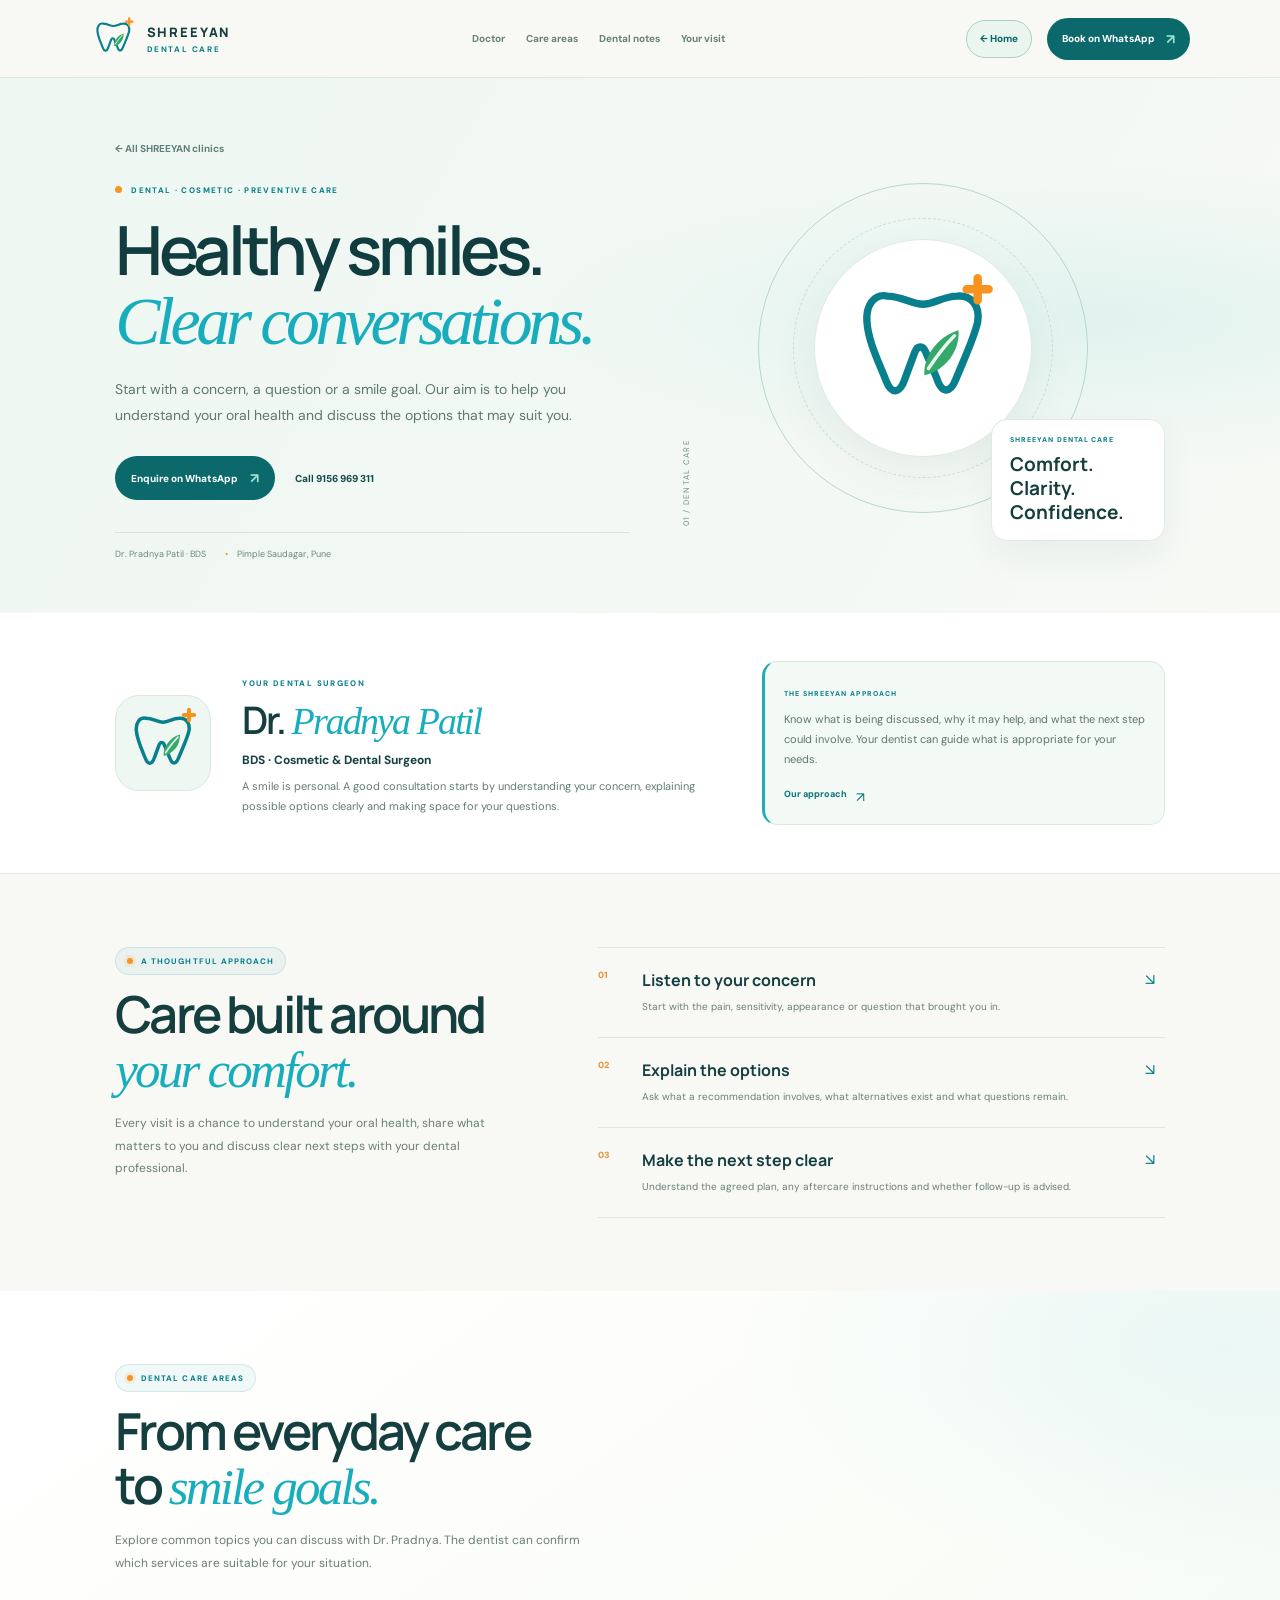
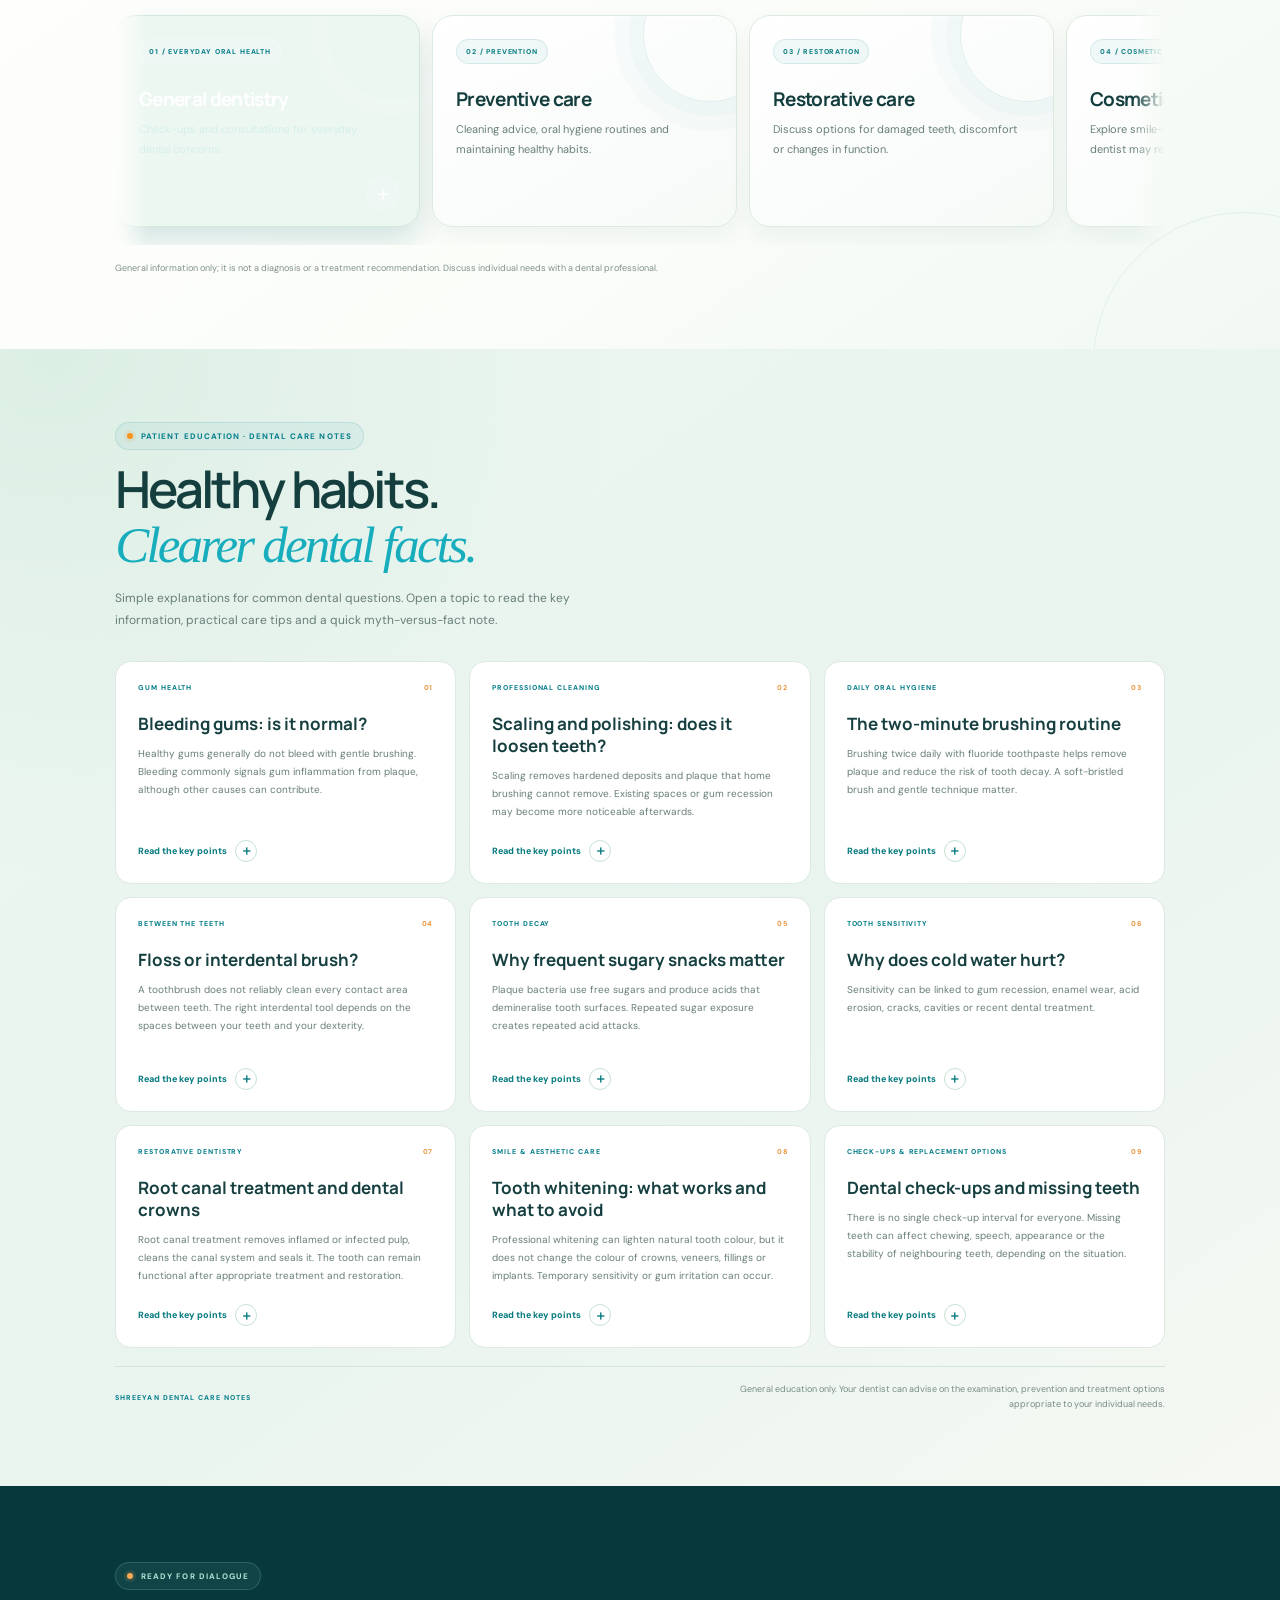
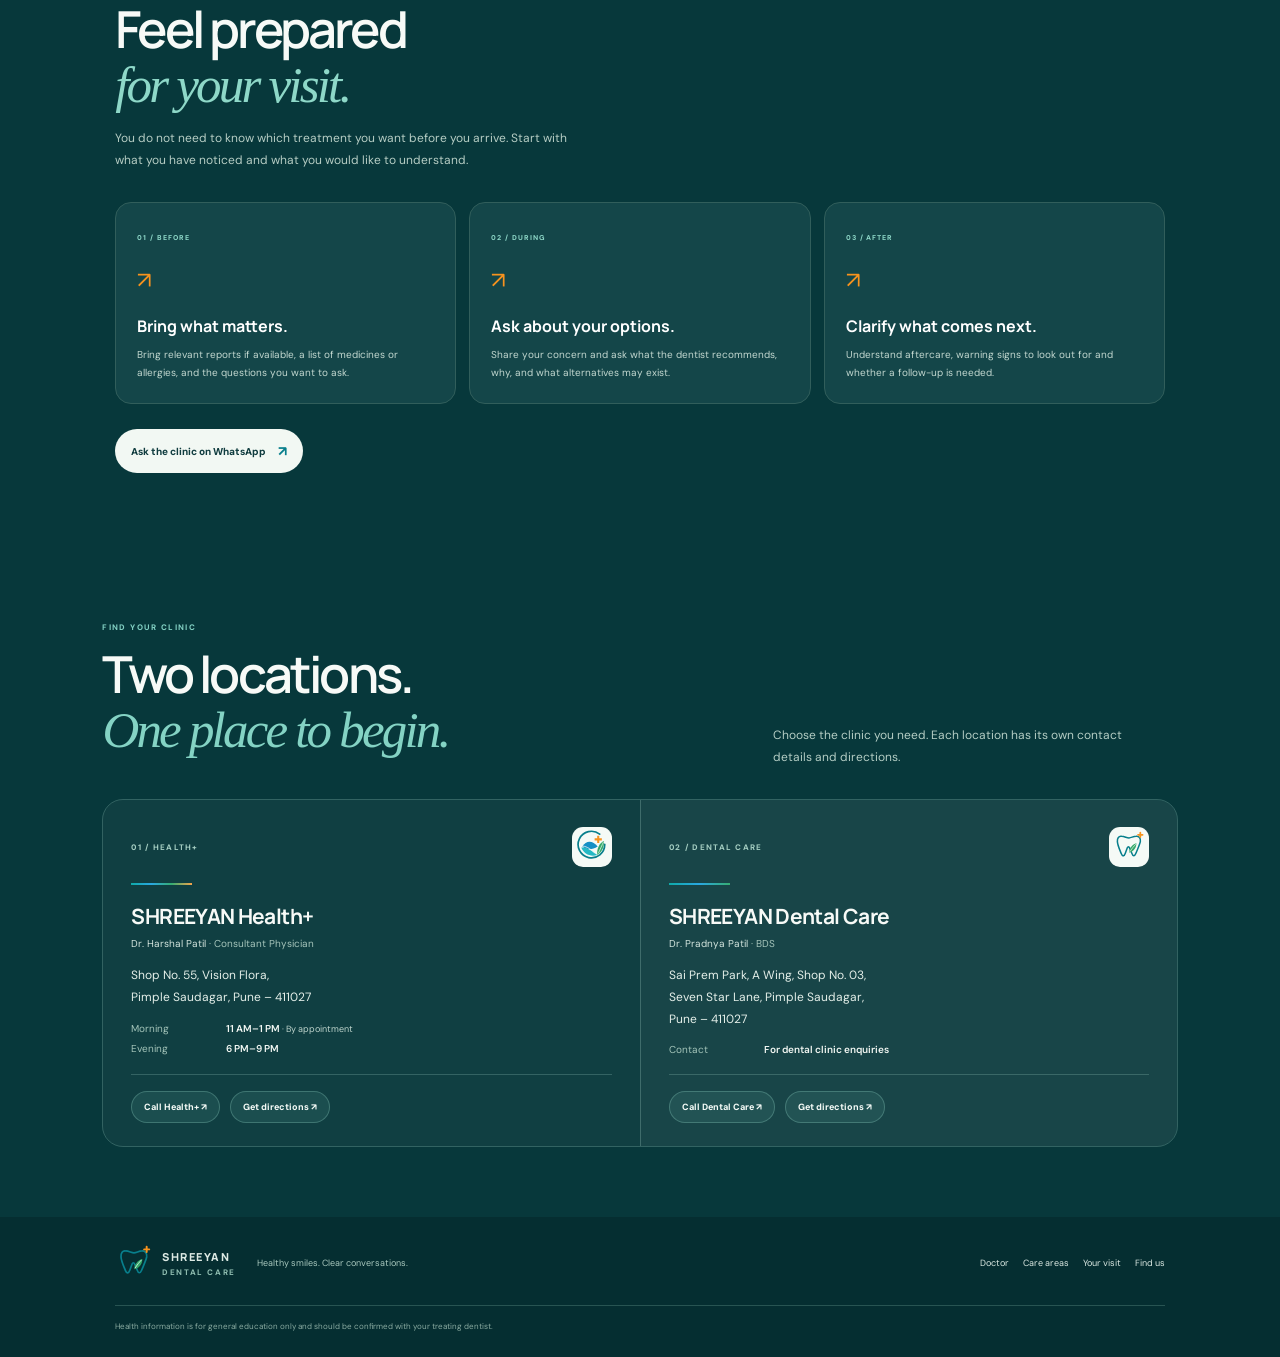
==== dental.html @ 93442d06 "Add concise on-page patient education to Health+ and Dental Care" ====
<!doctype html>
<html lang="en">
<head>
<meta charset="utf-8">
<meta name="viewport" content="width=device-width, initial-scale=1">
<meta name="theme-color" content="#07383b">
<title>SHREEYAN Dental Care | Dr. Pradnya Patil</title>
<meta name="description" content="SHREEYAN Dental Care with Dr. Pradnya Patil, BDS, Cosmetic & Dental Surgeon in Pimple Saudagar, Pune.">
<link rel="icon" type="image/svg+xml" href="assets/dental-mark-clean.svg?v=20261021-content-refresh">
<link rel="preconnect" href="https://fonts.googleapis.com">
<link rel="preconnect" href="https://fonts.gstatic.com" crossorigin>
<link href="https://fonts.googleapis.com/css2?family=DM+Sans:wght@400;500;600;700;800&family=Manrope:wght@400;500;600;700;800&display=swap" rel="stylesheet">
<link rel="stylesheet" href="dental.css?v=20261021-premium-cards">
</head>
<body class="dental-site">
<header class="d-header">
  <a class="d-brand" href="dental.html"><img src="assets/dental-mark-clean.svg?v=20261021-content-refresh" alt=""><span><b>SHREEYAN</b><small>DENTAL CARE</small></span></a>
  <nav aria-label="Main navigation"><a href="#doctor">Doctor</a><a href="#care">Care areas</a><a href="#notes">Dental notes</a><a href="#dialogue">Your visit</a></nav>
  <a class="d-home-cta" href="index.html" aria-label="Back to SHREEYAN home" style="display:inline-flex!important;visibility:visible!important;opacity:1!important;align-items:center;justify-content:center;min-height:38px;padding:10px 13px;border:1px solid #a9d1c2;border-radius:999px;color:#0b686b;background:#eaf5ef;font:800 10px 'DM Sans',Arial,sans-serif;white-space:nowrap;text-decoration:none;position:relative;z-index:5">← Home</a>
  <a class="d-head-cta" href="https://wa.me/919156969311?text=Hello%20SHREEYAN%20Dental%20Care%2C%20I%27d%20like%20to%20enquire%20about%20a%20visit." target="_blank" rel="noopener">Book on WhatsApp <span>↗</span></a>
</header>
<main>
  <section class="d-hero">
    <div class="d-hero-copy">
      <a class="d-back" href="index.html">← All SHREEYAN clinics</a>
      <div class="d-eyebrow"><span></span> DENTAL · COSMETIC · PREVENTIVE CARE</div>
      <h1>Healthy smiles.<br><em>Clear conversations.</em></h1>
      <p>Start with a concern, a question or a smile goal. Our aim is to help you understand your oral health and discuss the options that may suit you.</p>
      <div class="d-actions"><a class="d-button" href="https://wa.me/919156969311?text=Hello%20SHREEYAN%20Dental%20Care%2C%20I%27d%20like%20to%20enquire%20about%20a%20visit." target="_blank" rel="noopener">Enquire on WhatsApp <span>↗</span></a><a class="d-phone" href="tel:9156969311">Call 9156 969 311</a></div>
      <div class="d-hero-meta"><span>Dr. Pradnya Patil · BDS</span><span>Pimple Saudagar, Pune</span></div>
    </div>
    <div class="d-hero-art" aria-label="SHREEYAN Dental Care logo">
      <div class="d-orbit d-orbit-one"></div><div class="d-orbit d-orbit-two"></div>
      <div class="d-logo-disc"><img src="assets/dental-mark-clean.svg?v=20261021-content-refresh" alt="Tooth, leaf and plus symbol"></div>
      <div class="d-art-note"><small>SHREEYAN DENTAL CARE</small><b>Comfort.<br>Clarity.<br>Confidence.</b></div>
      <span class="d-art-index">01 / DENTAL CARE</span>
    </div>
  </section>

  <section class="d-doctor" id="doctor">
    <div class="d-doctor-mark"><img src="assets/dental-mark-clean.svg?v=20261021-content-refresh" alt=""></div>
    <div class="d-doctor-copy"><span class="d-kicker">YOUR DENTAL SURGEON</span><h2>Dr. <em>Pradnya Patil</em></h2><p class="d-role">BDS · Cosmetic &amp; Dental Surgeon</p><p>A smile is personal. A good consultation starts by understanding your concern, explaining possible options clearly and making space for your questions.</p></div>
    <aside class="d-doctor-note"><span>THE SHREEYAN APPROACH</span><p>Know what is being discussed, why it may help, and what the next step could involve. Your dentist can guide what is appropriate for your needs.</p><a href="#approach">Our approach <b>↗</b></a></aside>
  </section>

  <section class="d-section d-approach" id="approach">
    <div class="d-section-intro"><span class="d-kicker">A THOUGHTFUL APPROACH</span><h2>Care built around<br><em>your comfort.</em></h2><p>Every visit is a chance to understand your oral health, share what matters to you and discuss clear next steps with your dental professional.</p></div>
    <div class="d-approach-list">
      <article><span>01</span><div><h3>Listen to your concern</h3><p>Start with the pain, sensitivity, appearance or question that brought you in.</p></div><b>↘</b></article>
      <article><span>02</span><div><h3>Explain the options</h3><p>Ask what a recommendation involves, what alternatives exist and what questions remain.</p></div><b>↘</b></article>
      <article><span>03</span><div><h3>Make the next step clear</h3><p>Understand the agreed plan, any aftercare instructions and whether follow-up is advised.</p></div><b>↘</b></article>
    </div>
  </section>

  <section class="d-section d-care" id="care">
    <div class="d-section-intro"><span class="d-kicker">DENTAL CARE AREAS</span><h2>From everyday care<br>to <em>smile goals.</em></h2><p>Explore common topics you can discuss with Dr. Pradnya. The dentist can confirm which services are suitable for your situation.</p></div>
    <div class="d-care-marquee" role="region" aria-label="Dental care areas moving horizontally">
      <div class="d-care-track">
        <div class="d-care-group">
          <article class="d-care-feature"><span>01 / EVERYDAY ORAL HEALTH</span><h3>General dentistry</h3><p>Check-ups and consultations for everyday dental concerns.</p><i>＋</i></article>
          <article><span>02 / PREVENTION</span><h3>Preventive care</h3><p>Cleaning advice, oral hygiene routines and maintaining healthy habits.</p></article>
          <article><span>03 / RESTORATION</span><h3>Restorative care</h3><p>Discuss options for damaged teeth, discomfort or changes in function.</p></article>
          <article><span>04 / COSMETIC GOALS</span><h3>Cosmetic dentistry</h3><p>Explore smile-related concerns and options a dentist may recommend.</p></article>
        </div>
        <div class="d-care-group" aria-hidden="true" inert>
          <article class="d-care-feature"><span>01 / EVERYDAY ORAL HEALTH</span><h3>General dentistry</h3><p>Check-ups and consultations for everyday dental concerns.</p><i>＋</i></article>
          <article><span>02 / PREVENTION</span><h3>Preventive care</h3><p>Cleaning advice, oral hygiene routines and maintaining healthy habits.</p></article>
          <article><span>03 / RESTORATION</span><h3>Restorative care</h3><p>Discuss options for damaged teeth, discomfort or changes in function.</p></article>
          <article><span>04 / COSMETIC GOALS</span><h3>Cosmetic dentistry</h3><p>Explore smile-related concerns and options a dentist may recommend.</p></article>
        </div>
      </div>
    </div>
    <p class="d-disclaimer">General information only; it is not a diagnosis or a treatment recommendation. Discuss individual needs with a dental professional.</p>
  </section>

  <section class="d-section d-notes" id="notes">
    <div class="d-section-intro">
      <span class="d-kicker">PATIENT EDUCATION · DENTAL CARE NOTES</span>
      <h2>Healthy habits.<br><em>Clearer dental facts.</em></h2>
      <p>Simple explanations for common dental questions. Open a topic to read the key information, practical care tips and a quick myth-versus-fact note.</p>
    </div>
    <div class="d-note-grid d-education-grid">
      <article class="d-education-card">
        <div><span>GUM HEALTH</span><b>01</b></div>
        <h3>Bleeding gums: is it normal?</h3>
        <p>Healthy gums generally do not bleed with gentle brushing. Bleeding commonly signals gum inflammation from plaque, although other causes can contribute.</p>
        <details class="education-details"><summary>Read the key points</summary><div class="education-detail-body">
          <p>Gingivitis can often be improved with effective plaque control and professional care. Periodontitis can affect the tissues and bone supporting teeth.</p>
          <p><b>Practical:</b> Brush gently twice daily with fluoride toothpaste and clean between teeth. Arrange a dental examination if bleeding continues, gums swell or bad breath persists.</p>
          <p class="education-fact"><b>MYTH:</b> “Bleeding means I should avoid brushing there.” <b>FACT:</b> gentle, effective cleaning helps control plaque-related inflammation.</p>
        </div></details>
      </article>

      <article class="d-education-card">
        <div><span>PROFESSIONAL CLEANING</span><b>02</b></div>
        <h3>Scaling and polishing: does it loosen teeth?</h3>
        <p>Scaling removes hardened deposits and plaque that home brushing cannot remove. Existing spaces or gum recession may become more noticeable afterwards.</p>
        <details class="education-details"><summary>Read the key points</summary><div class="education-detail-body">
          <p>After deposits are removed, pre-existing spaces, recession or tooth mobility may be easier to notice. This can create the impression that cleaning caused the change.</p>
          <p><b>Practical:</b> Follow the cleaning interval advised after an examination and maintain daily brushing and interdental cleaning. Advanced gum disease may need more than routine polishing.</p>
          <p class="education-fact"><b>MYTH:</b> “Scaling creates gaps between teeth.” <b>FACT:</b> it removes deposits that may have been occupying spaces; gum disease may already have caused tissue changes.</p>
        </div></details>
      </article>

      <article class="d-education-card">
        <div><span>DAILY ORAL HYGIENE</span><b>03</b></div>
        <h3>The two-minute brushing routine</h3>
        <p>Brushing twice daily with fluoride toothpaste helps remove plaque and reduce the risk of tooth decay. A soft-bristled brush and gentle technique matter.</p>
        <details class="education-details"><summary>Read the key points</summary><div class="education-detail-body">
          <p>Clean the outer, inner and chewing surfaces, as well as the gumline. Brushing harder does not mean cleaning better and can contribute to abrasion or gum recession.</p>
          <p><b>Practical:</b> Brush for about two minutes twice a day, replace a frayed brush and avoid forceful scrubbing. Follow age-appropriate toothpaste advice for children.</p>
          <p class="education-fact"><b>MYTH:</b> “Hard brushing removes more stains.” <b>FACT:</b> technique and fluoride matter more than force.</p>
        </div></details>
      </article>

      <article class="d-education-card">
        <div><span>BETWEEN THE TEETH</span><b>04</b></div>
        <h3>Floss or interdental brush?</h3>
        <p>A toothbrush does not reliably clean every contact area between teeth. The right interdental tool depends on the spaces between your teeth and your dexterity.</p>
        <details class="education-details"><summary>Read the key points</summary><div class="education-detail-body">
          <p>Floss may suit tight contacts. Correctly sized interdental brushes may work better in open spaces, periodontal pockets or around some restorations.</p>
          <p><b>Practical:</b> Ask your dentist to demonstrate the correct size and technique. Clean between your teeth daily, but do not force a brush into a tight space or snap floss into the gums.</p>
          <p class="education-fact"><b>MYTH:</b> “Flossing is only for food stuck between teeth.” <b>FACT:</b> interdental cleaning removes plaque from areas a toothbrush may miss.</p>
        </div></details>
      </article>

      <article class="d-education-card">
        <div><span>TOOTH DECAY</span><b>05</b></div>
        <h3>Why frequent sugary snacks matter</h3>
        <p>Plaque bacteria use free sugars and produce acids that demineralise tooth surfaces. Repeated sugar exposure creates repeated acid attacks.</p>
        <details class="education-details"><summary>Read the key points</summary><div class="education-detail-body">
          <p>Frequency matters as well as the total amount. Sweetened tea, juice, biscuits and frequent snacks can all contribute to repeated sugar exposure.</p>
          <p><b>Practical:</b> Keep sugary foods and drinks to mealtimes where possible, drink water between meals and use fluoride toothpaste. Attend dental reviews based on your individual risk.</p>
          <p class="education-fact"><b>MYTH:</b> “Only sweets cause cavities.” <b>FACT:</b> frequent exposure to free sugars in drinks and everyday snacks contributes too.</p>
        </div></details>
      </article>

      <article class="d-education-card">
        <div><span>TOOTH SENSITIVITY</span><b>06</b></div>
        <h3>Why does cold water hurt?</h3>
        <p>Sensitivity can be linked to gum recession, enamel wear, acid erosion, cracks, cavities or recent dental treatment.</p>
        <details class="education-details"><summary>Read the key points</summary><div class="education-detail-body">
          <p>A brief sharp response to cold is different from spontaneous, lingering or night-time pain, which may suggest a deeper problem and needs assessment.</p>
          <p><b>Practical:</b> Use a soft brush and ask your dentist about desensitising fluoride toothpaste. Reduce frequent acidic drinks and do not brush immediately after acidic exposure. Avoid applying aspirin, clove oil or undiluted chemicals directly to teeth.</p>
          <p class="education-fact"><b>MYTH:</b> “Sensitivity is always harmless.” <b>FACT:</b> it can sometimes be an early sign of decay, cracks or deeper dental disease.</p>
        </div></details>
      </article>

      <article class="d-education-card">
        <div><span>RESTORATIVE DENTISTRY</span><b>07</b></div>
        <h3>Root canal treatment and dental crowns</h3>
        <p>Root canal treatment removes inflamed or infected pulp, cleans the canal system and seals it. The tooth can remain functional after appropriate treatment and restoration.</p>
        <details class="education-details"><summary>Read the key points</summary><div class="education-detail-body">
          <p>A tooth may need a crown or other protective restoration depending on its type, remaining structure and fracture risk. Not every tooth needs the same restoration.</p>
          <p><b>Practical:</b> Complete the recommended permanent restoration and follow-up. Ask your dentist to explain the alternatives, expected maintenance and limitations. Antibiotics alone cannot cure an infected root canal.</p>
          <p class="education-fact"><b>MYTH:</b> “Root canal treatment makes a tooth useless.” <b>FACT:</b> it can preserve a natural tooth and its function when appropriately treated and restored.</p>
        </div></details>
      </article>

      <article class="d-education-card">
        <div><span>SMILE &amp; AESTHETIC CARE</span><b>08</b></div>
        <h3>Tooth whitening: what works and what to avoid</h3>
        <p>Professional whitening can lighten natural tooth colour, but it does not change the colour of crowns, veneers, fillings or implants. Temporary sensitivity or gum irritation can occur.</p>
        <details class="education-details"><summary>Read the key points</summary><div class="education-detail-body">
          <p>Suitability depends on gum health, cavities, existing restorations, pregnancy status and the cause of discolouration. Abrasive powders and acidic home remedies may wear enamel or increase sensitivity.</p>
          <p><b>Practical:</b> Have the cause of staining assessed and discuss dentist-supervised options. Avoid household bleach, lemon, charcoal powders and unregulated whitening kits.</p>
          <p class="education-fact"><b>MYTH:</b> “Natural ingredients are always gentle.” <b>FACT:</b> acids and abrasives can damage teeth.</p>
        </div></details>
      </article>

      <article class="d-education-card">
        <div><span>CHECK-UPS &amp; REPLACEMENT OPTIONS</span><b>09</b></div>
        <h3>Dental check-ups and missing teeth</h3>
        <p>There is no single check-up interval for everyone. Missing teeth can affect chewing, speech, appearance or the stability of neighbouring teeth, depending on the situation.</p>
        <details class="education-details"><summary>Read the key points</summary><div class="education-detail-body">
          <p>Dental review frequency depends on cavity risk, gum health, tobacco use, medical conditions and previous dental problems. A comprehensive examination may assess teeth, gums, bite and oral tissues; X-rays are selected when clinically justified.</p>
          <p><b>Practical:</b> Ask for a personalised recall plan. Options for missing teeth may include bridges, implants, removable dentures or monitoring, depending on your needs. Implants also require ongoing maintenance.</p>
          <p class="education-fact"><b>MYTH:</b> “I only need a dentist when a tooth hurts.” <b>FACT:</b> early cavities and gum disease may be painless.</p>
        </div></details>
      </article>
    </div>
    <div class="d-note-foot"><span>SHREEYAN DENTAL CARE NOTES</span><p>General education only. Your dentist can advise on the examination, prevention and treatment options appropriate to your individual needs.</p></div>
  </section>

  <section class="d-dialogue" id="dialogue">
    <div class="d-section-intro"><span class="d-kicker">READY FOR DIALOGUE</span><h2>Feel prepared<br><em>for your visit.</em></h2><p>You do not need to know which treatment you want before you arrive. Start with what you have noticed and what you would like to understand.</p></div>
    <div class="d-dialogue-grid">
      <article><span>01 / BEFORE</span><div class="d-dialogue-icon">↗</div><h3>Bring what matters.</h3><p>Bring relevant reports if available, a list of medicines or allergies, and the questions you want to ask.</p></article>
      <article><span>02 / DURING</span><div class="d-dialogue-icon">↗</div><h3>Ask about your options.</h3><p>Share your concern and ask what the dentist recommends, why, and what alternatives may exist.</p></article>
      <article><span>03 / AFTER</span><div class="d-dialogue-icon">↗</div><h3>Clarify what comes next.</h3><p>Understand aftercare, warning signs to look out for and whether a follow-up is needed.</p></article>
    </div>
    <a class="d-button d-button-light" href="https://wa.me/919156969311?text=Hello%20SHREEYAN%20Dental%20Care%2C%20I%20have%20a%20question%20about%20a%20visit." target="_blank" rel="noopener">Ask the clinic on WhatsApp <span>↗</span></a>
  </section>

  <section class="d-locations" id="clinic-locations">
    <div class="d-locations-head"><div><span class="d-kicker">FIND YOUR CLINIC</span><h2>Two locations.<br><em>One place to begin.</em></h2></div><p>Choose the clinic you need. Each location has its own contact details and directions.</p></div>
    <div class="d-location-grid">
      <article class="d-location-card d-location-health"><div class="d-location-top"><span>01 / HEALTH+</span><img src="assets/healthplus-mark.svg?v=20261021-content-refresh" alt=""></div><div class="d-location-rule"></div><h3>SHREEYAN Health+</h3><p class="d-location-doctor">Dr. Harshal Patil <span>· Consultant Physician</span></p><address>Shop No. 55, Vision Flora,<br>Pimple Saudagar, Pune – 411027</address><div class="d-hours"><div><span>Morning</span><b>11 AM–1 PM <small>· By appointment</small></b></div><div><span>Evening</span><b>6 PM–9 PM</b></div></div><div class="d-location-actions"><a href="tel:9779665055">Call Health+ ↗</a><a href="https://www.google.com/maps/search/?api=1&amp;query=Shop%20No.%2055%20Vision%20Flora%20Pimple%20Saudagar%20Pune%20411027" target="_blank" rel="noopener">Get directions ↗</a></div></article>
      <article class="d-location-card d-location-dental"><div class="d-location-top"><span>02 / DENTAL CARE</span><img src="assets/dental-mark-clean.svg?v=20261021-content-refresh" alt=""></div><div class="d-location-rule"></div><h3>SHREEYAN Dental Care</h3><p class="d-location-doctor">Dr. Pradnya Patil <span>· BDS</span></p><address>Sai Prem Park, A Wing, Shop No. 03,<br>Seven Star Lane, Pimple Saudagar,<br>Pune – 411027</address><div class="d-hours"><div><span>Contact</span><b>For dental clinic enquiries</b></div></div><div class="d-location-actions"><a href="tel:9156969311">Call Dental Care ↗</a><a href="https://www.google.com/maps/search/?api=1&amp;query=Sai%20Prem%20Park%20A%20Wing%20Shop%2003%20Seven%20Star%20Lane%20Pimple%20Saudagar%20Pune%20411027" target="_blank" rel="noopener">Get directions ↗</a></div></article>
    </div>
  </section>
</main>
<footer class="d-footer"><a class="d-footer-brand" href="dental.html"><img src="assets/dental-mark-clean.svg?v=20261021-content-refresh" alt=""><span><b>SHREEYAN</b><small>DENTAL CARE</small></span></a><p>Healthy smiles. Clear conversations.</p><div><a href="#doctor">Doctor</a><a href="#care">Care areas</a><a href="#dialogue">Your visit</a><a href="#clinic-locations">Find us</a></div><small>Health information is for general education only and should be confirmed with your treating dentist.</small></footer>
</body>
</html>
---- dental.css ----
/* SHREEYAN Dental Care — focused, responsive standalone styles */
:root{--ink:#153e3e;--teal:#087f8c;--cyan:#18adbd;--green:#35a96a;--orange:#f7931e;--paper:#f8f9f5;--muted:#687f78;--line:#dce8e1;--deep:#07383b}
*{box-sizing:border-box}html{scroll-behavior:smooth;scroll-padding-top:86px}body.dental-site{margin:0;background:var(--paper);color:var(--ink);font-family:"DM Sans",Arial,sans-serif}a{color:inherit;text-decoration:none}img{display:block;max-width:100%;object-fit:contain}
.d-header{height:78px;padding:0 7vw;display:flex;align-items:center;justify-content:space-between;gap:24px;background:rgba(248,249,245,.96);border-bottom:1px solid var(--line);position:sticky;top:0;z-index:50;backdrop-filter:blur(14px)}.d-brand{display:flex;align-items:center;gap:10px;min-width:max-content}.d-brand img{width:47px;height:47px}.d-brand b,.d-footer-brand b{display:block;font:800 13px Manrope,Arial,sans-serif;letter-spacing:.14em}.d-brand small,.d-footer-brand small{display:block;margin-top:3px;color:var(--teal);font-size:8px;font-weight:800;letter-spacing:.2em}.d-header nav{display:flex;gap:21px;color:var(--muted);font-size:10px;font-weight:700}.d-header nav a:hover{color:var(--teal)}.d-head-cta{display:flex;align-items:center;gap:11px;padding:12px 15px;border-radius:999px;background:#0b686b;color:#fff;font-size:10px;font-weight:800;white-space:nowrap}.d-head-cta span{color:#93e0cf;font-size:14px}
.d-hero{min-height:535px;padding:56px 9vw 51px;display:grid;grid-template-columns:1.03fr .97fr;align-items:center;gap:4vw;background:radial-gradient(ellipse at 85% 45%,rgba(45,192,190,.1),transparent 37%),linear-gradient(120deg,#eef7f2,#f7f9f5);position:relative;overflow:hidden}.d-hero-copy{max-width:630px;position:relative;z-index:1}.d-back{display:inline-block;margin-bottom:30px;color:#5d8078;font-size:10px;font-weight:700}.d-eyebrow{display:flex;align-items:center;gap:9px;margin-bottom:20px;color:var(--teal);font-size:8px;font-weight:800;letter-spacing:.17em}.d-eyebrow span{width:7px;height:7px;background:var(--orange);border-radius:50%}.d-hero h1{margin:0 0 21px;color:#123d40;font:600 clamp(46px,5.3vw,69px)/1.02 Manrope,Arial,sans-serif;letter-spacing:-.065em}.d-hero h1 em,.d-section h2 em,.d-dialogue h2 em,.d-locations h2 em{font-family:Georgia,serif;font-weight:400;color:var(--cyan)}.d-hero-copy>p{max-width:510px;margin:0;color:#607872;font-size:14px;line-height:1.85}.d-actions{display:flex;align-items:center;gap:20px;flex-wrap:wrap;margin-top:27px}.d-button{display:inline-flex;align-items:center;gap:12px;padding:13px 16px;border-radius:999px;background:#0b686b;color:#fff;font-size:10px;font-weight:800}.d-button span{color:#9be0d1;font-size:14px}.d-phone{color:#164b4b;font-size:10px;font-weight:800}.d-hero-meta{display:flex;flex-wrap:wrap;gap:19px;margin-top:32px;padding-top:15px;border-top:1px solid #d5e5dd;color:#6c867d;font-size:9px}.d-hero-meta span+span:before{content:"•";color:var(--orange);margin-right:9px}.d-hero-art{height:385px;display:grid;place-items:center;position:relative;isolation:isolate}.d-orbit{position:absolute;border:1px solid #b8d7cc;border-radius:50%}.d-orbit-one{width:330px;height:330px}.d-orbit-two{width:260px;height:260px;border-style:dashed;opacity:.75}.d-logo-disc{position:relative;z-index:1;width:218px;height:218px;border-radius:50%;display:grid;place-items:center;background:#fff;border:1px solid #deebe4;box-shadow:0 20px 50px rgba(16,60,64,.06)}.d-logo-disc img{width:164px;height:164px}.d-art-note{position:absolute;right:0;bottom:0;z-index:2;background:#fff;border:1px solid #e0ebe4;border-radius:16px;padding:15px 18px;min-width:174px;box-shadow:0 15px 35px rgba(16,60,64,.06)}.d-art-note small{display:block;color:var(--teal);font-size:7px;letter-spacing:.14em;font-weight:800}.d-art-note b{display:block;margin-top:9px;color:var(--ink);font:700 19px/1.25 Manrope,Arial,sans-serif}.d-art-index{position:absolute;left:0;bottom:14px;writing-mode:vertical-rl;transform:rotate(180deg);font-size:8px;letter-spacing:.16em;color:#729188}
.d-doctor{display:grid;grid-template-columns:100px minmax(0,1.1fr) minmax(245px,.9fr);align-items:center;gap:27px;padding:48px 9vw;background:#fff;border-bottom:1px solid #e0eae4}.d-doctor-mark{display:grid;place-items:center;width:96px;height:96px;border-radius:24px;background:#eef7f2;border:1px solid #d8e9e0}.d-doctor-mark img{width:78px;height:78px}.d-kicker{color:var(--teal);font-size:8px;letter-spacing:.17em;font-weight:800}.d-doctor h2{margin:8px 0 10px;color:var(--ink);font:600 clamp(29px,3vw,38px)/1.07 Manrope,Arial,sans-serif;letter-spacing:-.05em}.d-doctor h2 em{font-family:Georgia,serif;font-weight:400;color:var(--cyan)}.d-role{margin:0 0 9px;color:#173f40;font-size:12px;font-weight:700}.d-doctor-copy>p:last-child{max-width:490px;margin:0;color:#637b75;font-size:11px;line-height:1.8}.d-doctor-note{padding:18px 19px;border:1px solid #d9e9e1;border-left:3px solid #20aeb4;border-radius:15px;background:#f3f9f5}.d-doctor-note>span{color:var(--teal);font-size:7px;letter-spacing:.15em;font-weight:800}.d-doctor-note p{margin:9px 0 12px;color:#5c766e;font-size:11px;line-height:1.8}.d-doctor-note a{display:inline-flex;gap:9px;color:#0b7778;font-size:9px;font-weight:800}.d-doctor-note a b{font-size:14px;font-weight:400}
.d-section{padding:73px 9vw}.d-section-intro{max-width:480px}.d-section h2,.d-dialogue h2,.d-locations h2{margin:12px 0 15px;color:var(--ink);font:600 clamp(35px,4vw,51px)/1.06 Manrope,Arial,sans-serif;letter-spacing:-.055em}.d-section-intro>p,.d-dialogue .d-section-intro>p{margin:0;max-width:470px;color:var(--muted);font-size:12px;line-height:1.85}.d-approach{display:grid;grid-template-columns:.82fr 1.18fr;gap:7vw;background:var(--paper)}.d-approach-list{border-top:1px solid var(--line)}.d-approach-list article{display:grid;grid-template-columns:30px minmax(0,1fr) 20px;gap:14px;align-items:start;padding:21px 0;border-bottom:1px solid var(--line)}.d-approach-list article>span{color:#e99035;font-size:9px;font-weight:800}.d-approach-list h3{margin:0 0 7px;color:#163f40;font:700 16px Manrope,Arial,sans-serif}.d-approach-list p{margin:0;color:var(--muted);font-size:10px;line-height:1.8}.d-approach-list article>b{color:var(--teal);font-weight:400}
.d-care{background:#fff}.d-care-grid{display:grid;grid-template-columns:repeat(2,minmax(0,1fr));gap:12px;margin-top:31px}.d-care-grid article{position:relative;min-height:153px;padding:22px;border:1px solid var(--line);border-radius:17px;background:#fbfcfa;transition:transform .18s ease,box-shadow .18s ease,border-color .18s ease}.d-care-grid article:hover{transform:translateY(-2px);box-shadow:0 13px 32px rgba(15,63,62,.06);border-color:#badbce}.d-care-grid article>span{color:#7a928a;font-size:7px;letter-spacing:.13em;font-weight:800}.d-care-grid h3{margin:27px 0 8px;color:var(--ink);font:700 18px/1.2 Manrope,Arial,sans-serif}.d-care-grid p{margin:0;color:var(--muted);font-size:10px;line-height:1.75;max-width:380px}.d-care-feature{background:#edf7f2!important;border-color:#d3e7dc!important}.d-care-feature>span{color:var(--teal)!important}.d-care-feature h3{font-size:20px}.d-care-feature i{position:absolute;right:18px;top:13px;color:var(--teal);font-style:normal;font-size:23px}.d-disclaimer{margin:16px 0 0;color:#81918a;font-size:9px;line-height:1.7}
.d-notes{background:#edf6f1}.d-notes>.d-section-intro{margin-bottom:29px}.d-note-grid{display:grid;grid-template-columns:repeat(3,minmax(0,1fr));gap:13px}.d-note-grid article{padding:21px;background:#fff;border:1px solid var(--line);border-radius:16px;min-height:215px}.d-note-grid article>div{display:flex;justify-content:space-between;gap:12px;color:var(--teal);font-size:7px;letter-spacing:.13em;font-weight:800}.d-note-grid article>div b{color:#e99035}.d-note-grid h3{margin:27px 0 10px;color:#163f40;font:700 16px/1.3 Manrope,Arial,sans-serif}.d-note-grid p{margin:0;color:var(--muted);font-size:10px;line-height:1.8}.d-note-foot{display:flex;align-items:center;justify-content:space-between;gap:20px;margin-top:18px;padding-top:15px;border-top:1px solid #d3e4da}.d-note-foot span{color:var(--teal);font-size:7px;letter-spacing:.15em;font-weight:800}.d-note-foot p{max-width:470px;margin:0;color:#788c84;font-size:9px;line-height:1.7;text-align:right}
.d-dialogue{padding:76px 9vw;background:var(--deep);color:#ecf5ef}.d-dialogue .d-kicker{color:#8ed8c8}.d-dialogue h2{color:#f7faf7}.d-dialogue h2 em{color:#8ed8c8}.d-dialogue .d-section-intro>p{color:#b6cdc4}.d-dialogue-grid{display:grid;grid-template-columns:repeat(3,minmax(0,1fr));gap:13px;margin-top:31px}.d-dialogue-grid article{padding:21px;border:1px solid #315e5b;border-radius:16px;background:#144649;transition:transform .18s ease,border-color .18s ease}.d-dialogue-grid article:hover{transform:translateY(-2px);border-color:#60948a}.d-dialogue-grid article>span{color:#8ed8c8;font-size:7px;letter-spacing:.14em;font-weight:800}.d-dialogue-icon{margin:20px 0;color:var(--orange);font-size:23px}.d-dialogue-grid h3{margin:0 0 9px;color:#fff;font:700 16px Manrope,Arial,sans-serif}.d-dialogue-grid p{margin:0;color:#c3d8d0;font-size:10px;line-height:1.8}.d-button-light{margin-top:25px;background:#f2f8f3;color:#103c3f}.d-button-light span{color:var(--teal)}
.d-locations{padding:65px 8vw 70px;background:var(--deep);color:#eaf4ef}.d-locations-head{display:grid;grid-template-columns:1.1fr .7fr;gap:35px;align-items:end;margin:0 auto 27px;max-width:1440px}.d-locations .d-kicker{color:#82d0c3}.d-locations h2{color:#f7faf7}.d-locations h2 em{color:#84d3c4}.d-locations-head>p{margin:0 0 4px;color:#b4cdc4;font-size:12px;line-height:1.8;max-width:390px}.d-location-grid{max-width:1440px;margin:0 auto;display:grid;grid-template-columns:minmax(0,1fr) minmax(0,1fr);border:1px solid rgba(172,221,207,.26);border-radius:21px;overflow:hidden}.d-location-card{display:flex;flex-direction:column;min-width:0;min-height:345px;padding:27px 28px 23px;background:rgba(255,255,255,.035)}.d-location-card+.d-location-card{border-left:1px solid rgba(172,221,207,.26);background:rgba(255,255,255,.065)}.d-location-top{display:flex;align-items:center;justify-content:space-between;gap:16px;color:#a5cec2;font-size:8px;letter-spacing:.16em;font-weight:800}.d-location-top img{width:40px;height:40px;padding:3px;background:#f5faf6;border-radius:11px}.d-location-rule{height:2px;width:61px;margin:16px 0 19px;background:linear-gradient(90deg,#0faaa9,#2aa8e2,#36ad72,#f5a34a)}.d-location-dental .d-location-rule{background:linear-gradient(90deg,#0faaa9,#2aa8e2,#36ad72)}.d-location-card h3{margin:0 0 7px;color:#f7faf7;font:700 21px/1.2 Manrope,Arial,sans-serif;letter-spacing:-.03em}.d-location-doctor{margin:0 0 13px;color:#d5e6df;font-size:10px;line-height:1.6}.d-location-doctor span{color:#a6c5bb}.d-location-card address{margin:0 0 13px;color:#e4efe9;font-style:normal;font-size:12px;line-height:1.8}.d-hours{display:grid;gap:7px;margin:0 0 18px}.d-hours>div{display:grid;grid-template-columns:85px minmax(0,1fr);gap:10px}.d-hours span{color:#a4c5ba;font-size:10px}.d-hours b{color:#f2f7f3;font-size:10px;font-weight:600}.d-hours small{color:#bed4cc;font-size:9px;font-weight:400}.d-location-actions{display:flex;flex-wrap:wrap;gap:10px;border-top:1px solid rgba(172,221,207,.23);padding-top:16px;margin-top:auto}.d-location-actions a{display:inline-flex;align-items:center;gap:8px;padding:9px 12px;border:1px solid rgba(155,220,205,.28);border-radius:999px;background:rgba(125,211,194,.1);color:#f5fbf7;font-size:9px;font-weight:800}.d-location-actions a:hover{background:rgba(125,211,194,.2)}
.d-footer{display:grid;grid-template-columns:auto auto 1fr;align-items:center;gap:21px;padding:27px 9vw 23px;background:#052e31;color:#dce9e3}.d-footer-brand{display:flex;align-items:center;gap:9px}.d-footer-brand img{width:38px;height:38px}.d-footer-brand b{font-size:11px}.d-footer-brand small{color:#8fbdb0}.d-footer>p{margin:0;color:#a9c8be;font-size:9px}.d-footer>div{display:flex;justify-content:flex-end;flex-wrap:wrap;gap:14px}.d-footer>div a{font-size:9px}.d-footer>small{grid-column:1/-1;margin-top:2px;border-top:1px solid #285452;padding-top:14px;color:#8aaba1;font-size:8px;line-height:1.7}
@media(max-width:1000px){.d-header{padding:0 5vw;gap:14px}.d-header nav{gap:13px}.d-hero{padding:49px 6vw;gap:2vw}.d-doctor{grid-template-columns:86px minmax(0,1fr);gap:20px;padding:41px 6vw}.d-doctor-mark{width:82px;height:82px}.d-doctor-mark img{width:68px;height:68px}.d-doctor-note{grid-column:2}.d-section,.d-dialogue{padding-left:6vw;padding-right:6vw}.d-approach{gap:4vw}.d-locations{padding-left:6vw;padding-right:6vw}.d-footer{padding-left:6vw;padding-right:6vw}}
@media(max-width:760px){.d-header{height:70px}.d-header nav{display:none}.d-hero{grid-template-columns:1fr;padding-top:39px}.d-hero h1{font-size:clamp(43px,10vw,60px)}.d-hero-art{height:320px;margin-top:7px}.d-orbit-one{width:275px;height:275px}.d-orbit-two{width:218px;height:218px}.d-logo-disc{width:184px;height:184px}.d-logo-disc img{width:142px;height:142px}.d-art-note{right:2%;bottom:0}.d-art-index{left:2px;bottom:11px}.d-approach{grid-template-columns:1fr;gap:27px}.d-note-grid{grid-template-columns:1fr}.d-note-grid article{min-height:0}.d-dialogue-grid{grid-template-columns:1fr}.d-footer{grid-template-columns:1fr 1fr;gap:17px}.d-footer>div{grid-column:1/-1;justify-content:flex-start}.d-footer>small{grid-column:1/-1}}
@media(max-width:650px){.d-locations-head{grid-template-columns:1fr;gap:12px}.d-location-grid{grid-template-columns:1fr}.d-location-card+.d-location-card{border-left:0;border-top:1px solid rgba(172,221,207,.26)}.d-location-card{min-height:0}}
@media(max-width:520px){.d-header{padding:0 5vw}.d-brand img{width:41px;height:41px}.d-brand b{font-size:11px}.d-head-cta{padding:10px 11px;font-size:9px}.d-hero{padding:38px 5vw 43px}.d-hero-copy>p{font-size:12px}.d-hero-meta{gap:8px;flex-direction:column}.d-hero-meta span+span:before{content:"";margin:0}.d-hero-art{height:278px}.d-orbit-one{width:235px;height:235px}.d-orbit-two{width:183px;height:183px}.d-logo-disc{width:156px;height:156px}.d-logo-disc img{width:122px;height:122px}.d-art-note{min-width:142px;padding:12px 13px}.d-art-note b{font-size:16px}.d-doctor{grid-template-columns:1fr;padding:32px 5vw;gap:14px}.d-doctor-mark{width:72px;height:72px;border-radius:19px}.d-doctor-mark img{width:59px;height:59px}.d-doctor h2{font-size:33px}.d-doctor-note{grid-column:auto}.d-section,.d-dialogue{padding:51px 5vw}.d-section h2,.d-dialogue h2,.d-locations h2{font-size:36px}.d-care-grid{grid-template-columns:1fr}.d-care-grid article{min-height:0}.d-care-grid h3{margin-top:20px}.d-note-foot{align-items:flex-start;flex-direction:column;gap:8px}.d-note-foot p{text-align:left}.d-locations{padding:48px 5vw 52px}.d-location-card{padding:23px 21px}.d-footer{padding:25px 5vw}}
@media(prefers-reduced-motion:reduce){.d-care-grid article,.d-dialogue-grid article{transition:none}}


/* Header return-to-home button */
.d-home-cta{
  display:inline-flex;align-items:center;justify-content:center;
  min-height:38px;padding:10px 13px;border:1px solid #c9dfd7;border-radius:999px;
  color:#0b7778;background:rgba(255,255,255,.65);font-size:10px;font-weight:800;
  white-space:nowrap;transition:background .18s ease,border-color .18s ease,transform .18s ease;
}
.d-home-cta:hover{background:#e8f5ef;border-color:#8cc6b4;transform:translateY(-1px)}
.d-home-cta:focus-visible{outline:2px solid #f7931e;outline-offset:3px}
@media(max-width:1000px){.d-header{gap:9px}.d-home-cta{padding:9px 11px}}
@media(max-width:520px){
 .d-header{padding-left:3.5vw;padding-right:3.5vw;gap:6px}
 .d-brand{gap:6px}
 .d-brand img{width:35px;height:35px}
 .d-brand b{font-size:10px;letter-spacing:.1em}
 .d-brand small{font-size:7px;letter-spacing:.13em}
 .d-home-cta{min-height:34px;padding:8px 8px;font-size:9px}
 .d-head-cta{padding:9px 9px;font-size:8px;gap:6px}
}


/* Strong, visible Home navigation on Dental Care */
.d-header{
  display:grid!important;
  grid-template-columns:minmax(128px,auto) minmax(0,1fr) auto auto!important;
  align-items:center;
  gap:15px!important;
}
.d-header nav{justify-self:center;min-width:0}
.d-home-cta{
  display:inline-flex!important;visibility:visible!important;opacity:1!important;
  align-items:center;justify-content:center;min-height:38px;padding:10px 13px;
  border:1px solid #a9d1c2;border-radius:999px;color:#0b686b;background:#eaf5ef;
  font-size:10px;font-weight:800;white-space:nowrap;position:relative;z-index:5;
}
.d-home-cta:hover{background:#d9efe5;border-color:#78bba6}
.d-head-cta{justify-self:end}
@media(max-width:1000px){
  .d-header{grid-template-columns:minmax(116px,auto) minmax(0,1fr) auto auto!important;gap:8px!important;padding-left:4vw;padding-right:4vw}
  .d-header nav{gap:9px;font-size:9px}
  .d-home-cta{padding:9px 10px;font-size:9px}
  .d-head-cta{padding:10px 11px;font-size:9px}
}
@media(max-width:760px){
  .d-header{grid-template-columns:minmax(0,1fr) auto auto!important;gap:8px!important}
  .d-header nav{display:none!important}
}
@media(max-width:520px){
  .d-header{padding-left:3.5vw!important;padding-right:3.5vw!important;gap:6px!important}
  .d-brand{min-width:0;gap:5px}
  .d-brand img{width:32px;height:32px}
  .d-brand b{font-size:9px;letter-spacing:.08em}
  .d-brand small{font-size:6px;letter-spacing:.1em}
  .d-home-cta{min-height:32px;padding:7px 8px;font-size:8px}
  .d-head-cta{min-height:32px;padding:7px 8px;font-size:8px;gap:5px}
}


/* Myth & fact cards: clearer labels, concise facts, small source links */
.new-health .myth-fact-card{display:flex;flex-direction:column;min-height:282px}
.new-health .myth-fact-card h3{margin:24px 0 12px}
.new-health .myth-fact-card p{font-size:11px;line-height:1.8;color:#617b73}
.new-health .myth-fact-card p b{display:inline-block;margin-right:5px;color:#0b858b;font-size:9px;letter-spacing:.08em}
.new-health .health-snippet-source{display:inline-flex;align-items:center;gap:5px;margin-top:auto;padding-top:16px;font-size:9px;line-height:1.5;font-weight:800;color:#0b7f83;text-decoration:underline;text-decoration-color:#a9d7ca;text-underline-offset:3px}
.new-health .health-snippet-source:hover{color:#07575d}
.d-myth-card{display:flex;flex-direction:column}
.d-myth-card h3{margin-top:24px!important}
.d-myth-card p{font-size:11px!important;line-height:1.8!important;color:#627a73!important}
.d-myth-card p b{display:inline-block;margin-right:5px;color:#0b858b;font-size:9px;letter-spacing:.08em}
.d-note-source{display:inline-flex;align-items:center;margin-top:auto;padding-top:14px;color:#0b7f83;font-size:9px;line-height:1.5;font-weight:800;text-decoration:underline;text-decoration-color:#addbcf;text-underline-offset:3px}
.d-note-source:hover{color:#07575d}
@media(max-width:760px){
 .new-health .myth-fact-card{min-height:0}
 .new-health .health-snippet-source{margin-top:12px}
 .d-note-source{margin-top:12px}
}


/* Continuous horizontal information marquees on the Dental Care page */
.d-care-marquee,
.d-notes-marquee{
  width:100%;
  overflow:hidden;
  position:relative;
  margin-top:31px;
  padding:3px 0 12px;
  -webkit-mask-image:linear-gradient(90deg,transparent 0,#000 3%,#000 97%,transparent 100%);
  mask-image:linear-gradient(90deg,transparent 0,#000 3%,#000 97%,transparent 100%);
}
.d-care-track,
.d-notes-track{
  display:flex;
  width:max-content;
  will-change:transform;
}
.d-care-track{animation:dental-care-scroll 38s linear infinite}
.d-notes-track{animation:dental-notes-scroll 43s linear infinite}
.d-care-group,
.d-notes-group{
  display:flex;
  align-items:stretch;
  flex:0 0 auto;
  gap:12px;
  padding-right:12px;
}
.d-care-marquee:hover .d-care-track,
.d-care-marquee:focus-within .d-care-track,
.d-notes-marquee:hover .d-notes-track,
.d-notes-marquee:focus-within .d-notes-track{
  animation-play-state:paused;
}
.d-care-marquee .d-care-group>article{
  flex:0 0 285px;
  width:285px;
  min-height:186px;
}
.d-notes-marquee .d-notes-group>article{
  flex:0 0 340px;
  width:340px;
  min-height:250px;
}
@keyframes dental-care-scroll{
  from{transform:translateX(0)}
  to{transform:translateX(-50%)}
}
@keyframes dental-notes-scroll{
  from{transform:translateX(0)}
  to{transform:translateX(-50%)}
}
@media(max-width:760px){
  .d-care-track{animation-duration:34s}
  .d-notes-track{animation-duration:39s}
  .d-care-marquee .d-care-group>article{flex-basis:78vw;width:78vw;min-height:180px}
  .d-notes-marquee .d-notes-group>article{flex-basis:82vw;width:82vw;min-height:245px}
}
@media(max-width:520px){
  .d-care-marquee,.d-notes-marquee{margin-top:23px}
  .d-care-track{animation-duration:32s}
  .d-notes-track{animation-duration:37s}
}
@media(prefers-reduced-motion:reduce){
  .d-care-track,.d-notes-track{animation:none;transform:none;will-change:auto}
  .d-care-marquee,.d-notes-marquee{
    overflow-x:auto;
    -webkit-mask-image:none;
    mask-image:none;
    scroll-snap-type:x proximity;
  }
  .d-care-marquee .d-care-group>article,
  .d-notes-marquee .d-notes-group>article{scroll-snap-align:start}
}


/* Premium pass — restore full card styling to the moving information tracks */
.d-section-intro .d-kicker{
  display:inline-flex;
  align-items:center;
  gap:8px;
  padding:8px 11px;
  border:1px solid rgba(8,127,140,.13);
  border-radius:999px;
  background:rgba(8,127,140,.055);
  letter-spacing:.13em;
}
.d-section-intro .d-kicker::before{
  content:"";
  width:6px;height:6px;flex:0 0 6px;
  border-radius:50%;
  background:var(--orange);
  box-shadow:0 0 0 3px rgba(247,147,30,.12);
}
.d-dialogue .d-section-intro .d-kicker{
  color:#a6e3d3;
  background:rgba(142,216,200,.08);
  border-color:rgba(142,216,200,.2);
}
.d-dialogue .d-section-intro .d-kicker::before{
  background:#f7aa51;
  box-shadow:0 0 0 3px rgba(247,170,81,.12);
}
.d-care{
  position:relative;
  overflow:hidden;
  background:
    radial-gradient(ellipse at 95% 8%,rgba(24,173,189,.075),transparent 28%),
    linear-gradient(145deg,#fff 0%,#fbfdf9 58%,#f1f8f3 100%);
}
.d-care::after{
  content:"";
  position:absolute;
  right:-115px;
  bottom:-165px;
  width:300px;height:300px;
  border:1px solid rgba(8,127,140,.08);
  border-radius:50%;
  pointer-events:none;
}
.d-care .d-section-intro,
.d-notes .d-section-intro{position:relative;z-index:1}
.d-care-marquee,.d-notes-marquee{
  margin-top:33px;
  padding:8px 0 18px;
}
.d-care-track{animation-duration:46s}
.d-notes-track{animation-duration:51s}
.d-care-marquee .d-care-group>article{
  display:flex;
  flex:0 0 305px;
  width:305px;
  min-height:212px;
  flex-direction:column;
  align-items:flex-start;
  position:relative;
  isolation:isolate;
  overflow:hidden;
  padding:23px 23px 25px;
  border:1px solid #dceae2;
  border-radius:21px;
  background:linear-gradient(150deg,#fff 0%,#f6faf7 100%);
  box-shadow:0 9px 25px rgba(18,69,61,.055),inset 0 1px 0 rgba(255,255,255,.9);
  transition:transform .25s ease,box-shadow .25s ease,border-color .25s ease;
}
.d-care-marquee .d-care-group>article::before{
  content:"";
  position:absolute;
  z-index:-1;
  top:-48px;right:-41px;
  width:132px;height:132px;
  border:1px solid rgba(8,127,140,.11);
  border-radius:50%;
  box-shadow:0 0 0 14px rgba(8,127,140,.025),0 0 0 29px rgba(8,127,140,.018);
  pointer-events:none;
}
.d-care-marquee .d-care-group>article>span{
  display:inline-flex;
  align-items:center;
  min-height:25px;
  max-width:100%;
  padding:6px 9px;
  border:1px solid rgba(8,127,140,.12);
  border-radius:999px;
  color:#0b7e82;
  background:rgba(8,127,140,.055);
  font-size:7px;
  line-height:1.4;
  letter-spacing:.12em;
  font-weight:800;
}
.d-care-marquee .d-care-group>article h3{
  position:relative;
  margin:24px 0 9px;
  color:#143e3e;
  font:700 19px/1.22 Manrope,Arial,sans-serif;
  letter-spacing:-.035em;
}
.d-care-marquee .d-care-group>article p{
  position:relative;
  max-width:245px;
  margin:0;
  color:#687f78;
  font-size:11px;
  line-height:1.8;
}
.d-care-marquee .d-care-group>article:hover{
  transform:translateY(-4px);
  border-color:#b7dacc;
  box-shadow:0 16px 35px rgba(18,69,61,.11),inset 0 1px 0 rgba(255,255,255,.9);
}
.d-care-marquee .d-care-group>.d-care-feature{
  border-color:#0b7778;
  background:linear-gradient(145deg,#0b686b 0%,#087f8c 62%,#1196a0 100%);
  box-shadow:0 14px 30px rgba(8,105,108,.17);
}
.d-care-marquee .d-care-group>.d-care-feature::before{
  border-color:rgba(255,255,255,.19);
  box-shadow:0 0 0 14px rgba(255,255,255,.035),0 0 0 29px rgba(255,255,255,.025);
}
.d-care-marquee .d-care-group>.d-care-feature>span{
  color:#e5fbf3;
  background:rgba(255,255,255,.09);
  border-color:rgba(255,255,255,.2);
}
.d-care-marquee .d-care-group>.d-care-feature h3{color:#fff}
.d-care-marquee .d-care-group>.d-care-feature p{color:#d4efea}
.d-care-marquee .d-care-group>.d-care-feature i{
  position:absolute;
  top:auto;right:20px;bottom:17px;
  width:32px;height:32px;
  display:grid;place-items:center;
  border:1px solid rgba(255,255,255,.28);
  border-radius:50%;
  color:#fff;
  background:rgba(255,255,255,.09);
  font-size:20px;
  font-style:normal;
}
.d-notes{
  position:relative;
  overflow:hidden;
  background:
    radial-gradient(ellipse at 4% 0%,rgba(53,169,106,.09),transparent 33%),
    linear-gradient(145deg,#edf6f1 0%,#e9f4ef 55%,#f5f8f3 100%);
}
.d-notes-marquee .d-notes-group>article{
  display:flex;
  flex:0 0 360px;
  width:360px;
  min-height:267px;
  flex-direction:column;
  position:relative;
  isolation:isolate;
  overflow:hidden;
  padding:23px 24px 22px;
  border:1px solid rgba(189,216,202,.88);
  border-radius:21px;
  background:linear-gradient(150deg,#fff 0%,#fbfdf9 100%);
  box-shadow:0 9px 26px rgba(18,69,61,.06),inset 0 1px 0 #fff;
  transition:transform .25s ease,box-shadow .25s ease,border-color .25s ease;
}
.d-notes-marquee .d-notes-group>article::before{
  content:"";
  position:absolute;
  z-index:-1;
  top:-59px;right:-44px;
  width:145px;height:145px;
  border-radius:50%;
  background:linear-gradient(140deg,rgba(24,173,189,.075),rgba(53,169,106,.045));
  pointer-events:none;
}
.d-notes-marquee .d-notes-group>article>div{
  display:flex;
  align-items:center;
  justify-content:space-between;
  gap:12px;
}
.d-notes-marquee .d-notes-group>article>div span{
  display:inline-flex;
  align-items:center;
  min-height:25px;
  padding:6px 9px;
  border:1px solid rgba(8,127,140,.13);
  border-radius:999px;
  background:#edf8f4;
  color:#0b7f83;
  font-size:7px;
  letter-spacing:.12em;
}
.d-notes-marquee .d-notes-group>article>div b{
  display:grid;
  place-items:center;
  width:31px;height:31px;
  border:1px solid #f7d6ad;
  border-radius:50%;
  color:#b96a15;
  background:#fff8ee;
  font-size:9px;
}
.d-notes-marquee .d-notes-group>article h3{
  position:relative;
  margin:22px 0 12px!important;
  max-width:295px;
  color:#143e3e;
  font:700 18px/1.35 Manrope,Arial,sans-serif;
  letter-spacing:-.025em;
}
.d-notes-marquee .d-notes-group>article p{
  position:relative;
  margin:0;
  color:#647d74;
  font-size:11px;
  line-height:1.85;
}
.d-notes-marquee .d-notes-group>article p b{
  display:inline-flex;
  align-items:center;
  margin-right:6px;
  color:#087f80;
  font-size:9px;
  letter-spacing:.08em;
}
.d-notes-marquee .d-notes-group>article .d-note-source{
  align-self:flex-start;
  width:auto;
  margin-top:auto;
  padding:14px 0 0;
  color:#087b7f;
  font-size:9px;
  line-height:1.5;
  font-weight:800;
  text-decoration:none;
}
.d-notes-marquee .d-notes-group>article .d-note-source::after{
  content:"";
  display:inline-block;
  width:18px;height:18px;
  margin-left:8px;
  vertical-align:middle;
  border:1px solid #c6e2d6;
  border-radius:50%;
  background:
    linear-gradient(45deg,transparent 46%,#087f80 47%,#087f80 54%,transparent 55%) 6px 5px/7px 7px no-repeat,
    linear-gradient(-45deg,transparent 46%,#087f80 47%,#087f80 54%,transparent 55%) 9px 5px/6px 7px no-repeat;
}
.d-notes-marquee .d-notes-group>article:hover{
  transform:translateY(-4px);
  border-color:#a9d2bf;
  box-shadow:0 16px 35px rgba(18,69,61,.105),inset 0 1px 0 #fff;
}
.d-care-marquee:hover .d-care-track,
.d-care-marquee:focus-within .d-care-track,
.d-notes-marquee:hover .d-notes-track,
.d-notes-marquee:focus-within .d-notes-track{animation-play-state:paused}
.d-care-marquee,.d-notes-marquee{scrollbar-width:none}
.d-care-marquee::-webkit-scrollbar,.d-notes-marquee::-webkit-scrollbar{display:none}
@media(max-width:760px){
  .d-care-marquee,.d-notes-marquee{margin-top:25px;padding-bottom:14px}
  .d-care-track{animation-duration:37s}
  .d-notes-track{animation-duration:43s}
  .d-care-marquee .d-care-group>article{flex-basis:78vw;width:78vw;min-height:205px;padding:21px}
  .d-notes-marquee .d-notes-group>article{flex-basis:82vw;width:82vw;min-height:263px;padding:21px}
}
@media(max-width:520px){
  .d-care-marquee,.d-notes-marquee{margin-top:22px}
  .d-care-track{animation-duration:34s}
  .d-notes-track{animation-duration:40s}
  .d-care-marquee .d-care-group>article{min-height:202px}
  .d-notes-marquee .d-notes-group>article{min-height:265px}
}
@media(prefers-reduced-motion:reduce){
  .d-care-track,.d-notes-track{animation:none;transform:none;will-change:auto}
  .d-care-marquee,.d-notes-marquee{
    overflow-x:auto;
    -webkit-mask-image:none;
    mask-image:none;
    scroll-snap-type:x proximity;
  }
  .d-care-marquee .d-care-group>article,
  .d-notes-marquee .d-notes-group>article{scroll-snap-align:start;transition:none}
}


/* SHREEYAN Dental Care education cards — all learning stays on this page */
.d-education-grid{align-items:stretch}
.d-education-card{display:flex;flex-direction:column;min-width:0;min-height:100%;padding:21px 22px!important}
.d-education-card>div:first-child{display:flex;align-items:center;justify-content:space-between;gap:10px;color:var(--teal);font-size:7px;letter-spacing:.13em;font-weight:800}
.d-education-card>div:first-child b{color:#e99035}
.d-education-card h3{margin:21px 0 10px!important;color:#163f40;font:700 17px/1.3 Manrope,Arial,sans-serif}
.d-education-card>p{margin:0 0 13px;color:var(--muted);font-size:10px;line-height:1.8}
.d-education-card .education-details{margin-top:auto;padding-top:4px}
.d-education-card .education-details summary{display:inline-flex;align-items:center;gap:8px;cursor:pointer;list-style:none;color:#087b7f;font-size:9px;font-weight:800}
.d-education-card .education-details summary::-webkit-details-marker{display:none}
.d-education-card .education-details summary::after{content:"＋";display:inline-grid;place-items:center;width:20px;height:20px;border:1px solid #c6e2d6;border-radius:50%;font-size:13px;line-height:1}
.d-education-card .education-details[open] summary::after{content:"−"}
.d-education-card .education-detail-body{padding-top:11px}
.d-education-card .education-detail-body p{margin:0 0 9px;color:#647b73;font-size:10px;line-height:1.8}
.d-education-card .education-detail-body p b{color:#087b7f}
.d-education-card .education-detail-body .education-fact{padding:10px 11px;border-radius:10px;background:#edf7f2;color:#526e64}
@media(max-width:900px){.d-education-grid{grid-template-columns:repeat(2,minmax(0,1fr))}}
@media(max-width:600px){.d-education-grid{grid-template-columns:1fr}.d-education-card{min-height:0!important}}
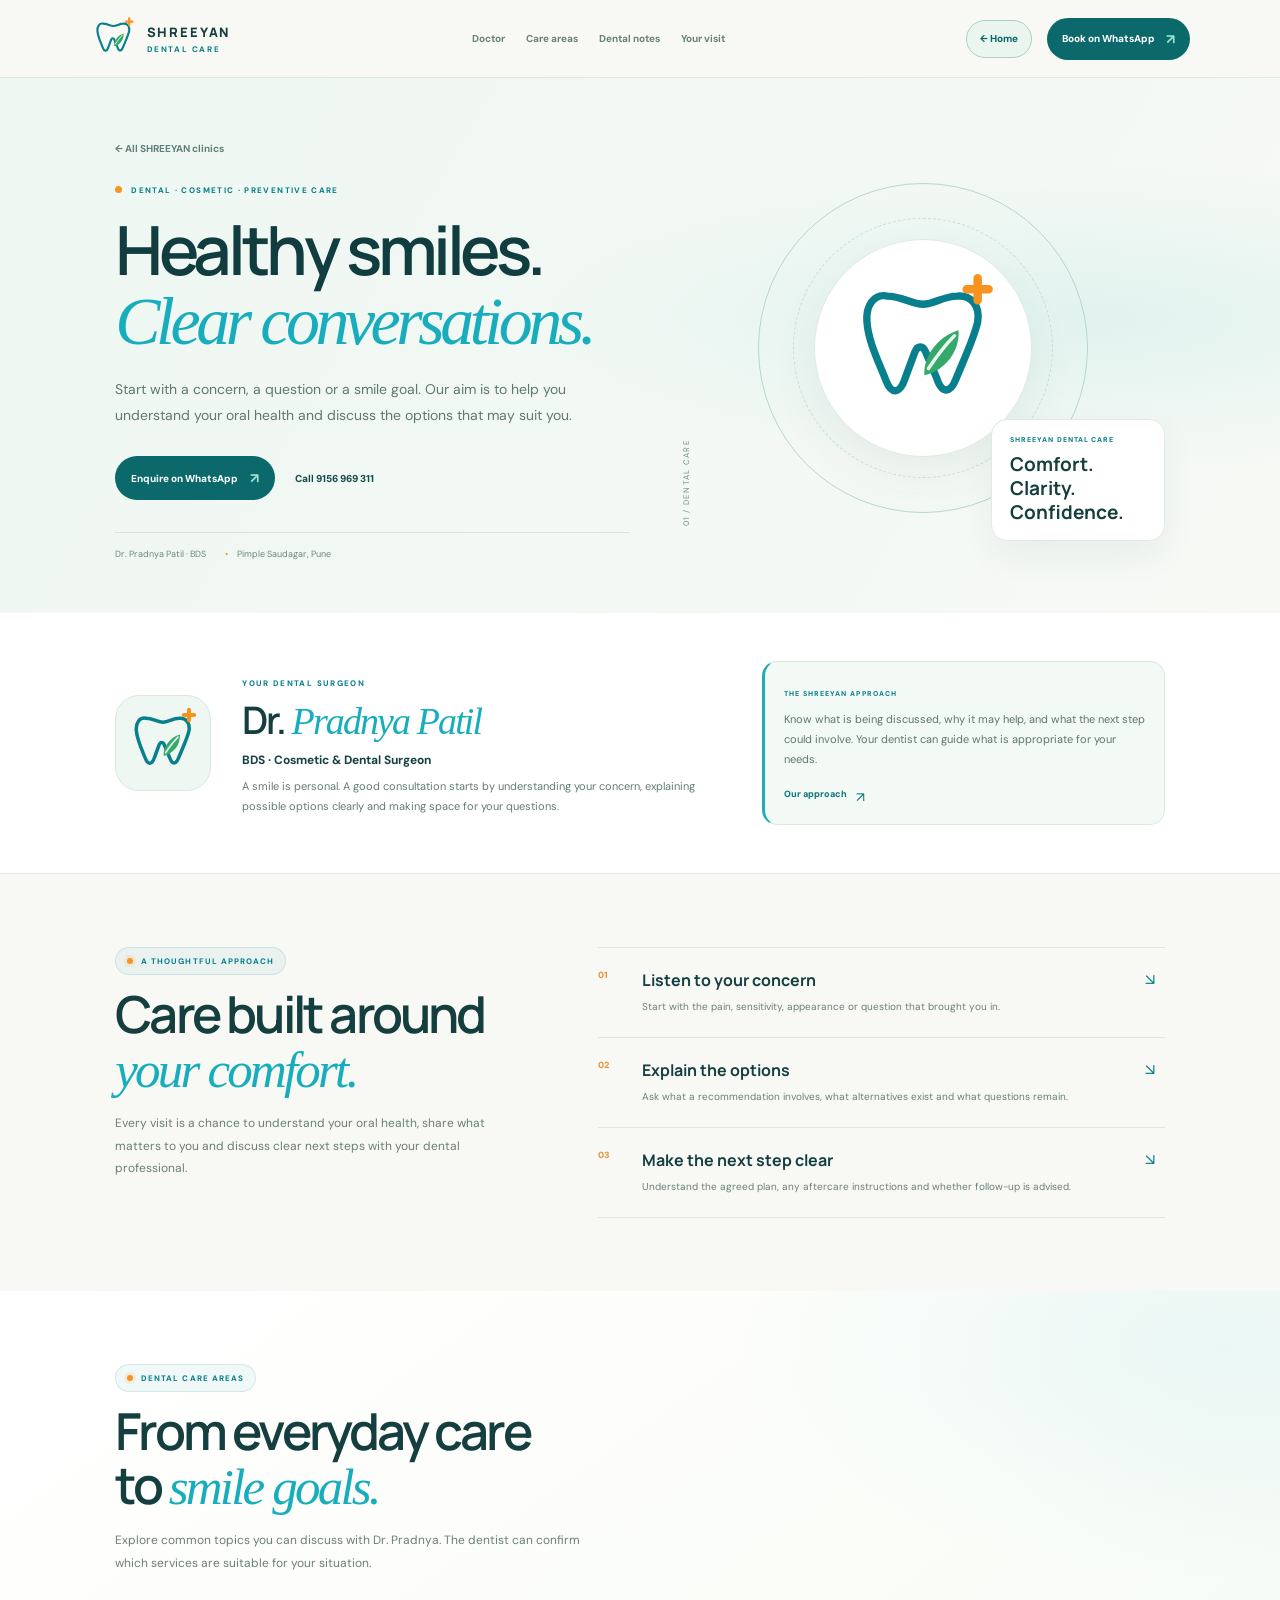
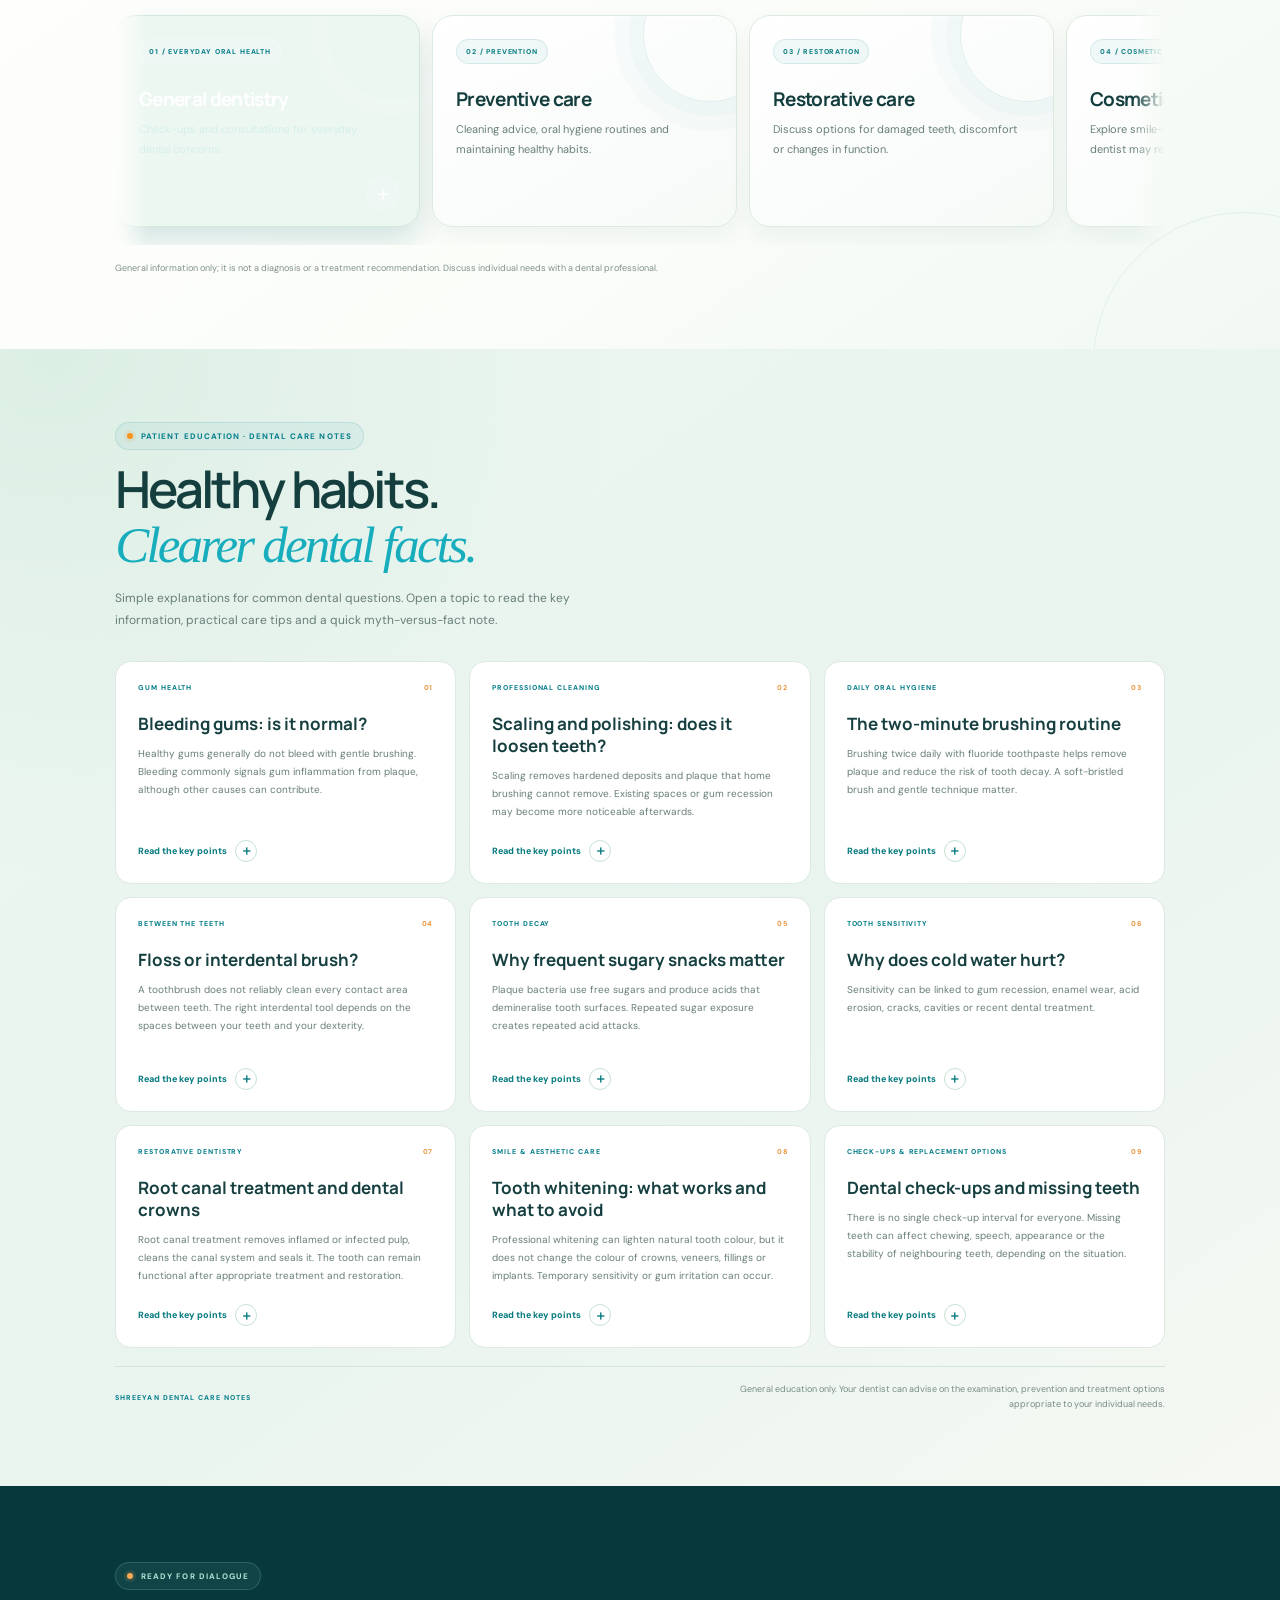
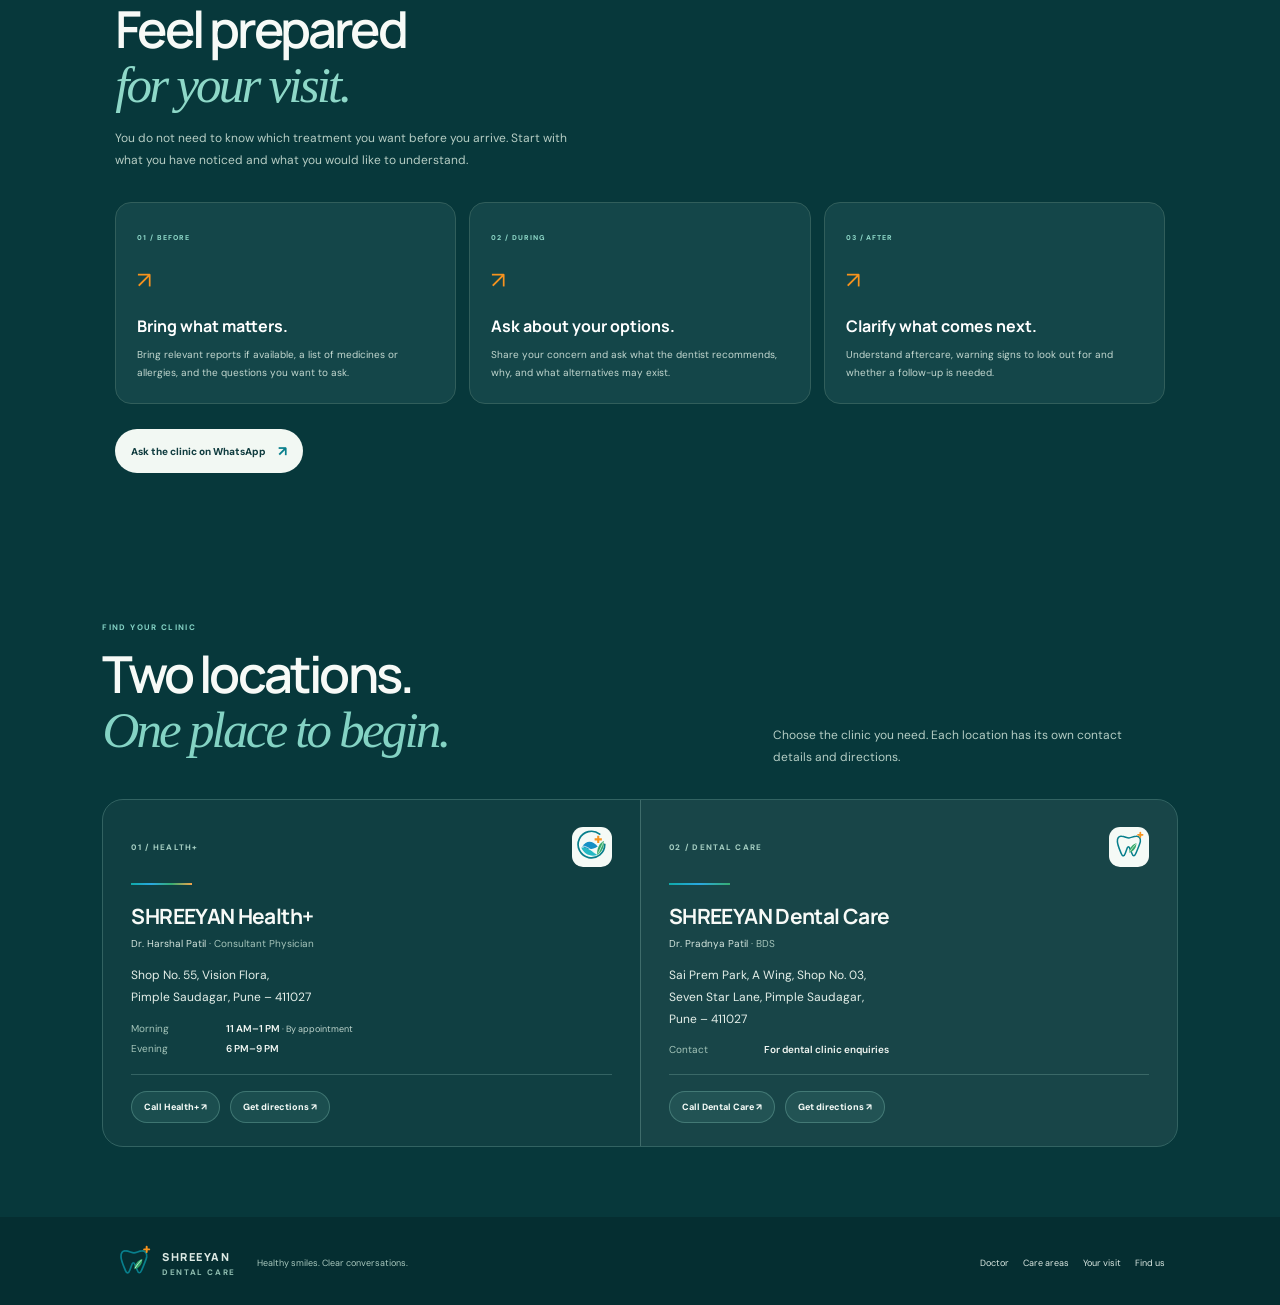
==== commit 742daf87: "Remove generic clinician-review notes from page footers" ====
--- a/dental.html
+++ b/dental.html
@@ -200,6 +200,6 @@
     </div>
   </section>
 </main>
-<footer class="d-footer"><a class="d-footer-brand" href="dental.html"><img src="assets/dental-mark-clean.svg?v=20261021-content-refresh" alt=""><span><b>SHREEYAN</b><small>DENTAL CARE</small></span></a><p>Healthy smiles. Clear conversations.</p><div><a href="#doctor">Doctor</a><a href="#care">Care areas</a><a href="#dialogue">Your visit</a><a href="#clinic-locations">Find us</a></div><small>Health information is for general education only and should be confirmed with your treating dentist.</small></footer>
+<footer class="d-footer"><a class="d-footer-brand" href="dental.html"><img src="assets/dental-mark-clean.svg?v=20261021-content-refresh" alt=""><span><b>SHREEYAN</b><small>DENTAL CARE</small></span></a><p>Healthy smiles. Clear conversations.</p><div><a href="#doctor">Doctor</a><a href="#care">Care areas</a><a href="#dialogue">Your visit</a><a href="#clinic-locations">Find us</a></div></footer>
 </body>
 </html>
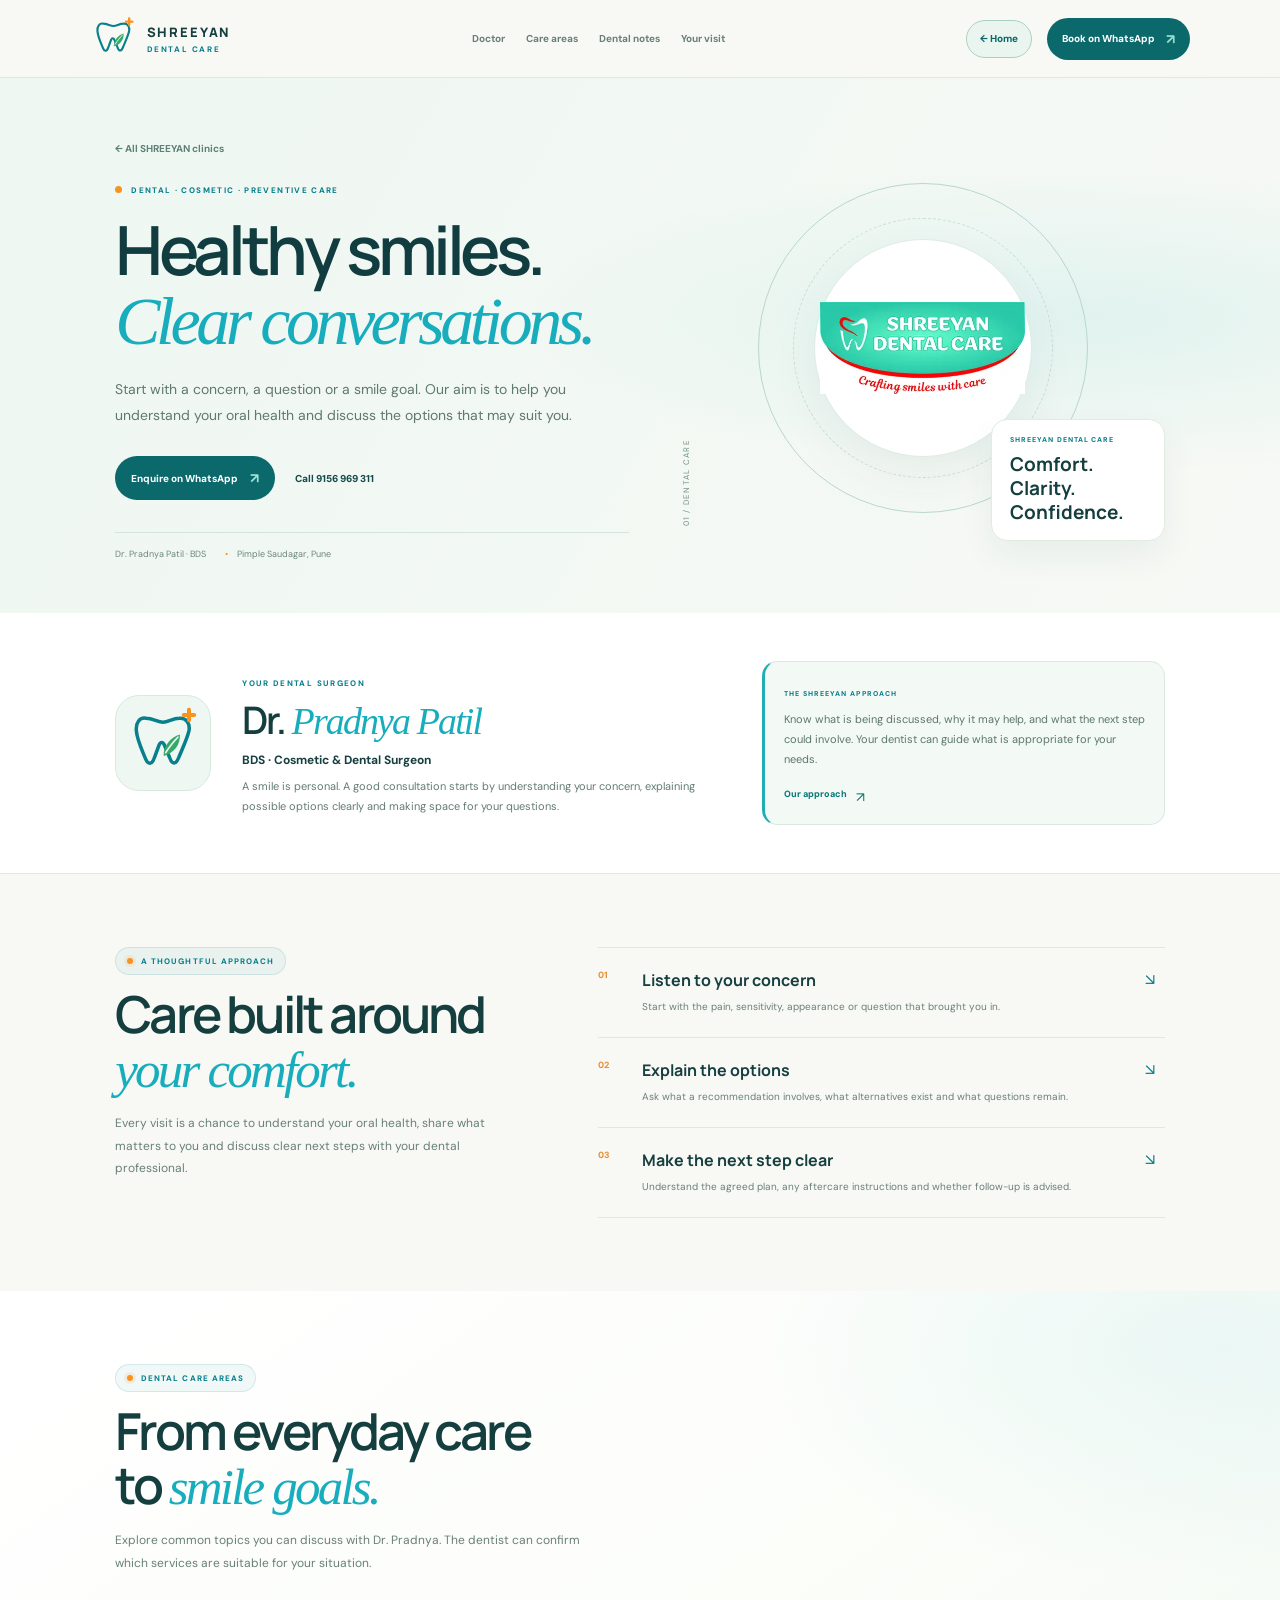
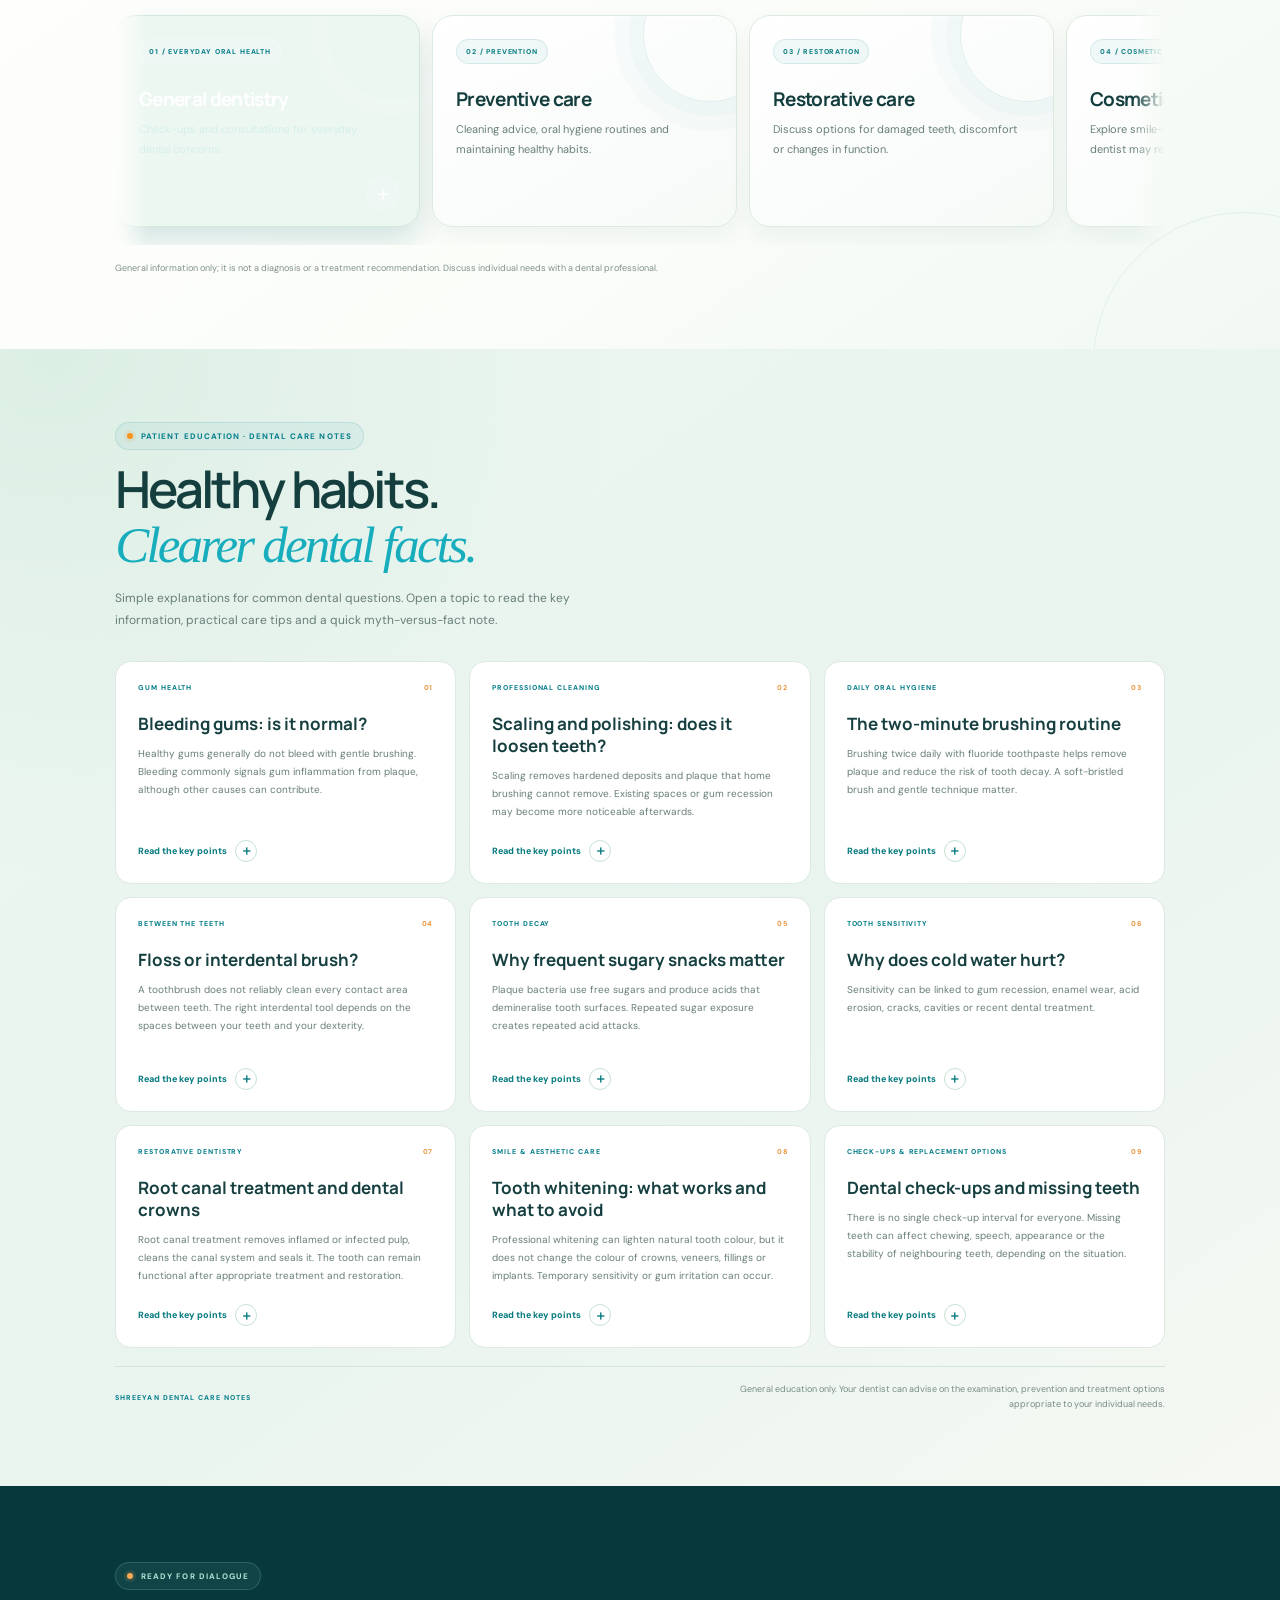
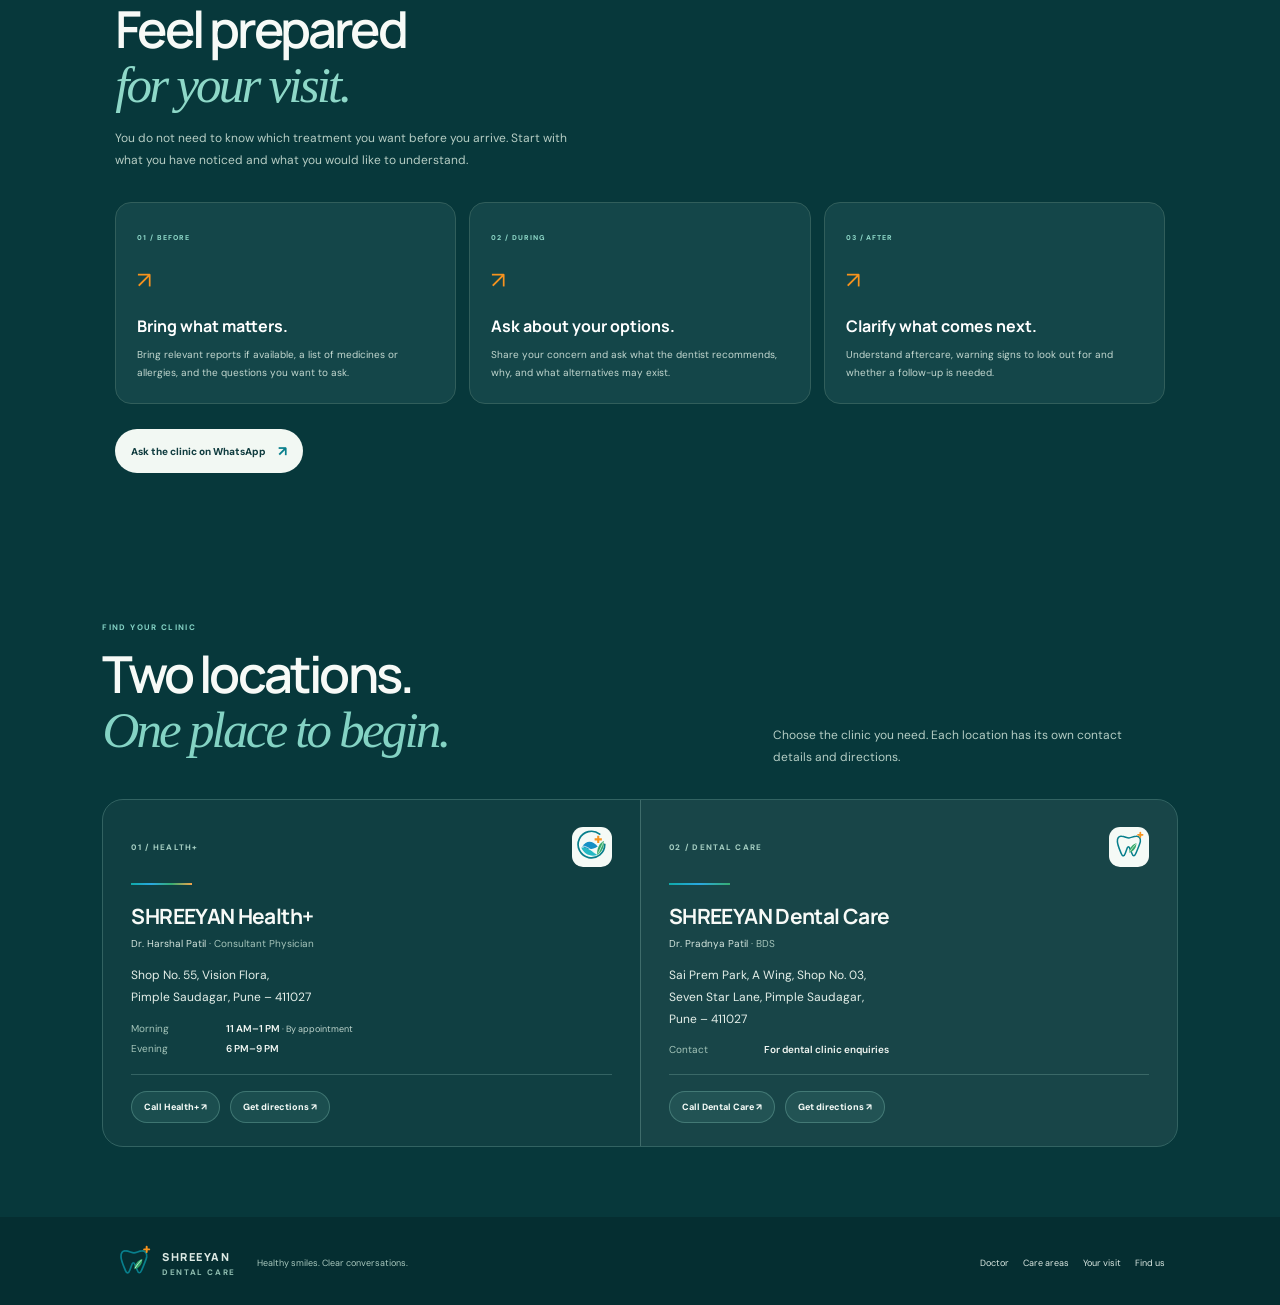
==== commit 20d6ccfb: "Add clinic logos to Health+ and Dental Care pages" ====
--- a/dental.html
+++ b/dental.html
@@ -11,6 +11,24 @@
 <link rel="preconnect" href="https://fonts.gstatic.com" crossorigin>
 <link href="https://fonts.googleapis.com/css2?family=DM+Sans:wght@400;500;600;700;800&family=Manrope:wght@400;500;600;700;800&display=swap" rel="stylesheet">
 <link rel="stylesheet" href="dental.css?v=20261021-premium-cards">
+  <!-- Google Analytics 4 -->
+  <script async src="https://www.googletagmanager.com/gtag/js?id=G-0MR8PKG0XS"></script>
+  <script>
+    window.dataLayer = window.dataLayer || [];
+    function gtag(){dataLayer.push(arguments);}
+    gtag('js', new Date());
+    gtag('config', 'G-0MR8PKG0XS');
+    document.addEventListener('click', function(event) {
+      var link = event.target.closest('a[href]');
+      if (!link) return;
+      var href = link.getAttribute('href') || '';
+      var eventName = '';
+      if (href.indexOf('wa.me/') !== -1 || href.indexOf('whatsapp.com/') !== -1) eventName = 'whatsapp_click';
+      else if (href.indexOf('tel:') === 0) eventName = 'phone_click';
+      else if (href.indexOf('google.com/maps') !== -1 || href.indexOf('maps.app.goo.gl') !== -1) eventName = 'directions_click';
+      if (eventName) gtag('event', eventName, {link_url: href});
+    });
+  </script>
 </head>
 <body class="dental-site">
 <header class="d-header">
@@ -31,7 +49,7 @@
     </div>
     <div class="d-hero-art" aria-label="SHREEYAN Dental Care logo">
       <div class="d-orbit d-orbit-one"></div><div class="d-orbit d-orbit-two"></div>
-      <div class="d-logo-disc"><img src="assets/dental-mark-clean.svg?v=20261021-content-refresh" alt="Tooth, leaf and plus symbol"></div>
+      <div class="d-logo-disc"><img src="assets/shreeyan-dental-logo.webp?v=20261122-logo" alt="SHREEYAN Dental Care — Crafting Smiles With Care"></div>
       <div class="d-art-note"><small>SHREEYAN DENTAL CARE</small><b>Comfort.<br>Clarity.<br>Confidence.</b></div>
       <span class="d-art-index">01 / DENTAL CARE</span>
     </div>
--- a/dental.css
+++ b/dental.css
@@ -2,7 +2,7 @@
 :root{--ink:#153e3e;--teal:#087f8c;--cyan:#18adbd;--green:#35a96a;--orange:#f7931e;--paper:#f8f9f5;--muted:#687f78;--line:#dce8e1;--deep:#07383b}
 *{box-sizing:border-box}html{scroll-behavior:smooth;scroll-padding-top:86px}body.dental-site{margin:0;background:var(--paper);color:var(--ink);font-family:"DM Sans",Arial,sans-serif}a{color:inherit;text-decoration:none}img{display:block;max-width:100%;object-fit:contain}
 .d-header{height:78px;padding:0 7vw;display:flex;align-items:center;justify-content:space-between;gap:24px;background:rgba(248,249,245,.96);border-bottom:1px solid var(--line);position:sticky;top:0;z-index:50;backdrop-filter:blur(14px)}.d-brand{display:flex;align-items:center;gap:10px;min-width:max-content}.d-brand img{width:47px;height:47px}.d-brand b,.d-footer-brand b{display:block;font:800 13px Manrope,Arial,sans-serif;letter-spacing:.14em}.d-brand small,.d-footer-brand small{display:block;margin-top:3px;color:var(--teal);font-size:8px;font-weight:800;letter-spacing:.2em}.d-header nav{display:flex;gap:21px;color:var(--muted);font-size:10px;font-weight:700}.d-header nav a:hover{color:var(--teal)}.d-head-cta{display:flex;align-items:center;gap:11px;padding:12px 15px;border-radius:999px;background:#0b686b;color:#fff;font-size:10px;font-weight:800;white-space:nowrap}.d-head-cta span{color:#93e0cf;font-size:14px}
-.d-hero{min-height:535px;padding:56px 9vw 51px;display:grid;grid-template-columns:1.03fr .97fr;align-items:center;gap:4vw;background:radial-gradient(ellipse at 85% 45%,rgba(45,192,190,.1),transparent 37%),linear-gradient(120deg,#eef7f2,#f7f9f5);position:relative;overflow:hidden}.d-hero-copy{max-width:630px;position:relative;z-index:1}.d-back{display:inline-block;margin-bottom:30px;color:#5d8078;font-size:10px;font-weight:700}.d-eyebrow{display:flex;align-items:center;gap:9px;margin-bottom:20px;color:var(--teal);font-size:8px;font-weight:800;letter-spacing:.17em}.d-eyebrow span{width:7px;height:7px;background:var(--orange);border-radius:50%}.d-hero h1{margin:0 0 21px;color:#123d40;font:600 clamp(46px,5.3vw,69px)/1.02 Manrope,Arial,sans-serif;letter-spacing:-.065em}.d-hero h1 em,.d-section h2 em,.d-dialogue h2 em,.d-locations h2 em{font-family:Georgia,serif;font-weight:400;color:var(--cyan)}.d-hero-copy>p{max-width:510px;margin:0;color:#607872;font-size:14px;line-height:1.85}.d-actions{display:flex;align-items:center;gap:20px;flex-wrap:wrap;margin-top:27px}.d-button{display:inline-flex;align-items:center;gap:12px;padding:13px 16px;border-radius:999px;background:#0b686b;color:#fff;font-size:10px;font-weight:800}.d-button span{color:#9be0d1;font-size:14px}.d-phone{color:#164b4b;font-size:10px;font-weight:800}.d-hero-meta{display:flex;flex-wrap:wrap;gap:19px;margin-top:32px;padding-top:15px;border-top:1px solid #d5e5dd;color:#6c867d;font-size:9px}.d-hero-meta span+span:before{content:"•";color:var(--orange);margin-right:9px}.d-hero-art{height:385px;display:grid;place-items:center;position:relative;isolation:isolate}.d-orbit{position:absolute;border:1px solid #b8d7cc;border-radius:50%}.d-orbit-one{width:330px;height:330px}.d-orbit-two{width:260px;height:260px;border-style:dashed;opacity:.75}.d-logo-disc{position:relative;z-index:1;width:218px;height:218px;border-radius:50%;display:grid;place-items:center;background:#fff;border:1px solid #deebe4;box-shadow:0 20px 50px rgba(16,60,64,.06)}.d-logo-disc img{width:164px;height:164px}.d-art-note{position:absolute;right:0;bottom:0;z-index:2;background:#fff;border:1px solid #e0ebe4;border-radius:16px;padding:15px 18px;min-width:174px;box-shadow:0 15px 35px rgba(16,60,64,.06)}.d-art-note small{display:block;color:var(--teal);font-size:7px;letter-spacing:.14em;font-weight:800}.d-art-note b{display:block;margin-top:9px;color:var(--ink);font:700 19px/1.25 Manrope,Arial,sans-serif}.d-art-index{position:absolute;left:0;bottom:14px;writing-mode:vertical-rl;transform:rotate(180deg);font-size:8px;letter-spacing:.16em;color:#729188}
+.d-hero{min-height:535px;padding:56px 9vw 51px;display:grid;grid-template-columns:1.03fr .97fr;align-items:center;gap:4vw;background:radial-gradient(ellipse at 85% 45%,rgba(45,192,190,.1),transparent 37%),linear-gradient(120deg,#eef7f2,#f7f9f5);position:relative;overflow:hidden}.d-hero-copy{max-width:630px;position:relative;z-index:1}.d-back{display:inline-block;margin-bottom:30px;color:#5d8078;font-size:10px;font-weight:700}.d-eyebrow{display:flex;align-items:center;gap:9px;margin-bottom:20px;color:var(--teal);font-size:8px;font-weight:800;letter-spacing:.17em}.d-eyebrow span{width:7px;height:7px;background:var(--orange);border-radius:50%}.d-hero h1{margin:0 0 21px;color:#123d40;font:600 clamp(46px,5.3vw,69px)/1.02 Manrope,Arial,sans-serif;letter-spacing:-.065em}.d-hero h1 em,.d-section h2 em,.d-dialogue h2 em,.d-locations h2 em{font-family:Georgia,serif;font-weight:400;color:var(--cyan)}.d-hero-copy>p{max-width:510px;margin:0;color:#607872;font-size:14px;line-height:1.85}.d-actions{display:flex;align-items:center;gap:20px;flex-wrap:wrap;margin-top:27px}.d-button{display:inline-flex;align-items:center;gap:12px;padding:13px 16px;border-radius:999px;background:#0b686b;color:#fff;font-size:10px;font-weight:800}.d-button span{color:#9be0d1;font-size:14px}.d-phone{color:#164b4b;font-size:10px;font-weight:800}.d-hero-meta{display:flex;flex-wrap:wrap;gap:19px;margin-top:32px;padding-top:15px;border-top:1px solid #d5e5dd;color:#6c867d;font-size:9px}.d-hero-meta span+span:before{content:"•";color:var(--orange);margin-right:9px}.d-hero-art{height:385px;display:grid;place-items:center;position:relative;isolation:isolate}.d-orbit{position:absolute;border:1px solid #b8d7cc;border-radius:50%}.d-orbit-one{width:330px;height:330px}.d-orbit-two{width:260px;height:260px;border-style:dashed;opacity:.75}.d-logo-disc{position:relative;z-index:1;width:218px;height:218px;border-radius:50%;display:grid;place-items:center;background:#fff;border:1px solid #deebe4;box-shadow:0 20px 50px rgba(16,60,64,.06)}.d-logo-disc img{width:205px;height:92px;max-width:100%;object-fit:contain}.d-art-note{position:absolute;right:0;bottom:0;z-index:2;background:#fff;border:1px solid #e0ebe4;border-radius:16px;padding:15px 18px;min-width:174px;box-shadow:0 15px 35px rgba(16,60,64,.06)}.d-art-note small{display:block;color:var(--teal);font-size:7px;letter-spacing:.14em;font-weight:800}.d-art-note b{display:block;margin-top:9px;color:var(--ink);font:700 19px/1.25 Manrope,Arial,sans-serif}.d-art-index{position:absolute;left:0;bottom:14px;writing-mode:vertical-rl;transform:rotate(180deg);font-size:8px;letter-spacing:.16em;color:#729188}
 .d-doctor{display:grid;grid-template-columns:100px minmax(0,1.1fr) minmax(245px,.9fr);align-items:center;gap:27px;padding:48px 9vw;background:#fff;border-bottom:1px solid #e0eae4}.d-doctor-mark{display:grid;place-items:center;width:96px;height:96px;border-radius:24px;background:#eef7f2;border:1px solid #d8e9e0}.d-doctor-mark img{width:78px;height:78px}.d-kicker{color:var(--teal);font-size:8px;letter-spacing:.17em;font-weight:800}.d-doctor h2{margin:8px 0 10px;color:var(--ink);font:600 clamp(29px,3vw,38px)/1.07 Manrope,Arial,sans-serif;letter-spacing:-.05em}.d-doctor h2 em{font-family:Georgia,serif;font-weight:400;color:var(--cyan)}.d-role{margin:0 0 9px;color:#173f40;font-size:12px;font-weight:700}.d-doctor-copy>p:last-child{max-width:490px;margin:0;color:#637b75;font-size:11px;line-height:1.8}.d-doctor-note{padding:18px 19px;border:1px solid #d9e9e1;border-left:3px solid #20aeb4;border-radius:15px;background:#f3f9f5}.d-doctor-note>span{color:var(--teal);font-size:7px;letter-spacing:.15em;font-weight:800}.d-doctor-note p{margin:9px 0 12px;color:#5c766e;font-size:11px;line-height:1.8}.d-doctor-note a{display:inline-flex;gap:9px;color:#0b7778;font-size:9px;font-weight:800}.d-doctor-note a b{font-size:14px;font-weight:400}
 .d-section{padding:73px 9vw}.d-section-intro{max-width:480px}.d-section h2,.d-dialogue h2,.d-locations h2{margin:12px 0 15px;color:var(--ink);font:600 clamp(35px,4vw,51px)/1.06 Manrope,Arial,sans-serif;letter-spacing:-.055em}.d-section-intro>p,.d-dialogue .d-section-intro>p{margin:0;max-width:470px;color:var(--muted);font-size:12px;line-height:1.85}.d-approach{display:grid;grid-template-columns:.82fr 1.18fr;gap:7vw;background:var(--paper)}.d-approach-list{border-top:1px solid var(--line)}.d-approach-list article{display:grid;grid-template-columns:30px minmax(0,1fr) 20px;gap:14px;align-items:start;padding:21px 0;border-bottom:1px solid var(--line)}.d-approach-list article>span{color:#e99035;font-size:9px;font-weight:800}.d-approach-list h3{margin:0 0 7px;color:#163f40;font:700 16px Manrope,Arial,sans-serif}.d-approach-list p{margin:0;color:var(--muted);font-size:10px;line-height:1.8}.d-approach-list article>b{color:var(--teal);font-weight:400}
 .d-care{background:#fff}.d-care-grid{display:grid;grid-template-columns:repeat(2,minmax(0,1fr));gap:12px;margin-top:31px}.d-care-grid article{position:relative;min-height:153px;padding:22px;border:1px solid var(--line);border-radius:17px;background:#fbfcfa;transition:transform .18s ease,box-shadow .18s ease,border-color .18s ease}.d-care-grid article:hover{transform:translateY(-2px);box-shadow:0 13px 32px rgba(15,63,62,.06);border-color:#badbce}.d-care-grid article>span{color:#7a928a;font-size:7px;letter-spacing:.13em;font-weight:800}.d-care-grid h3{margin:27px 0 8px;color:var(--ink);font:700 18px/1.2 Manrope,Arial,sans-serif}.d-care-grid p{margin:0;color:var(--muted);font-size:10px;line-height:1.75;max-width:380px}.d-care-feature{background:#edf7f2!important;border-color:#d3e7dc!important}.d-care-feature>span{color:var(--teal)!important}.d-care-feature h3{font-size:20px}.d-care-feature i{position:absolute;right:18px;top:13px;color:var(--teal);font-style:normal;font-size:23px}.d-disclaimer{margin:16px 0 0;color:#81918a;font-size:9px;line-height:1.7}
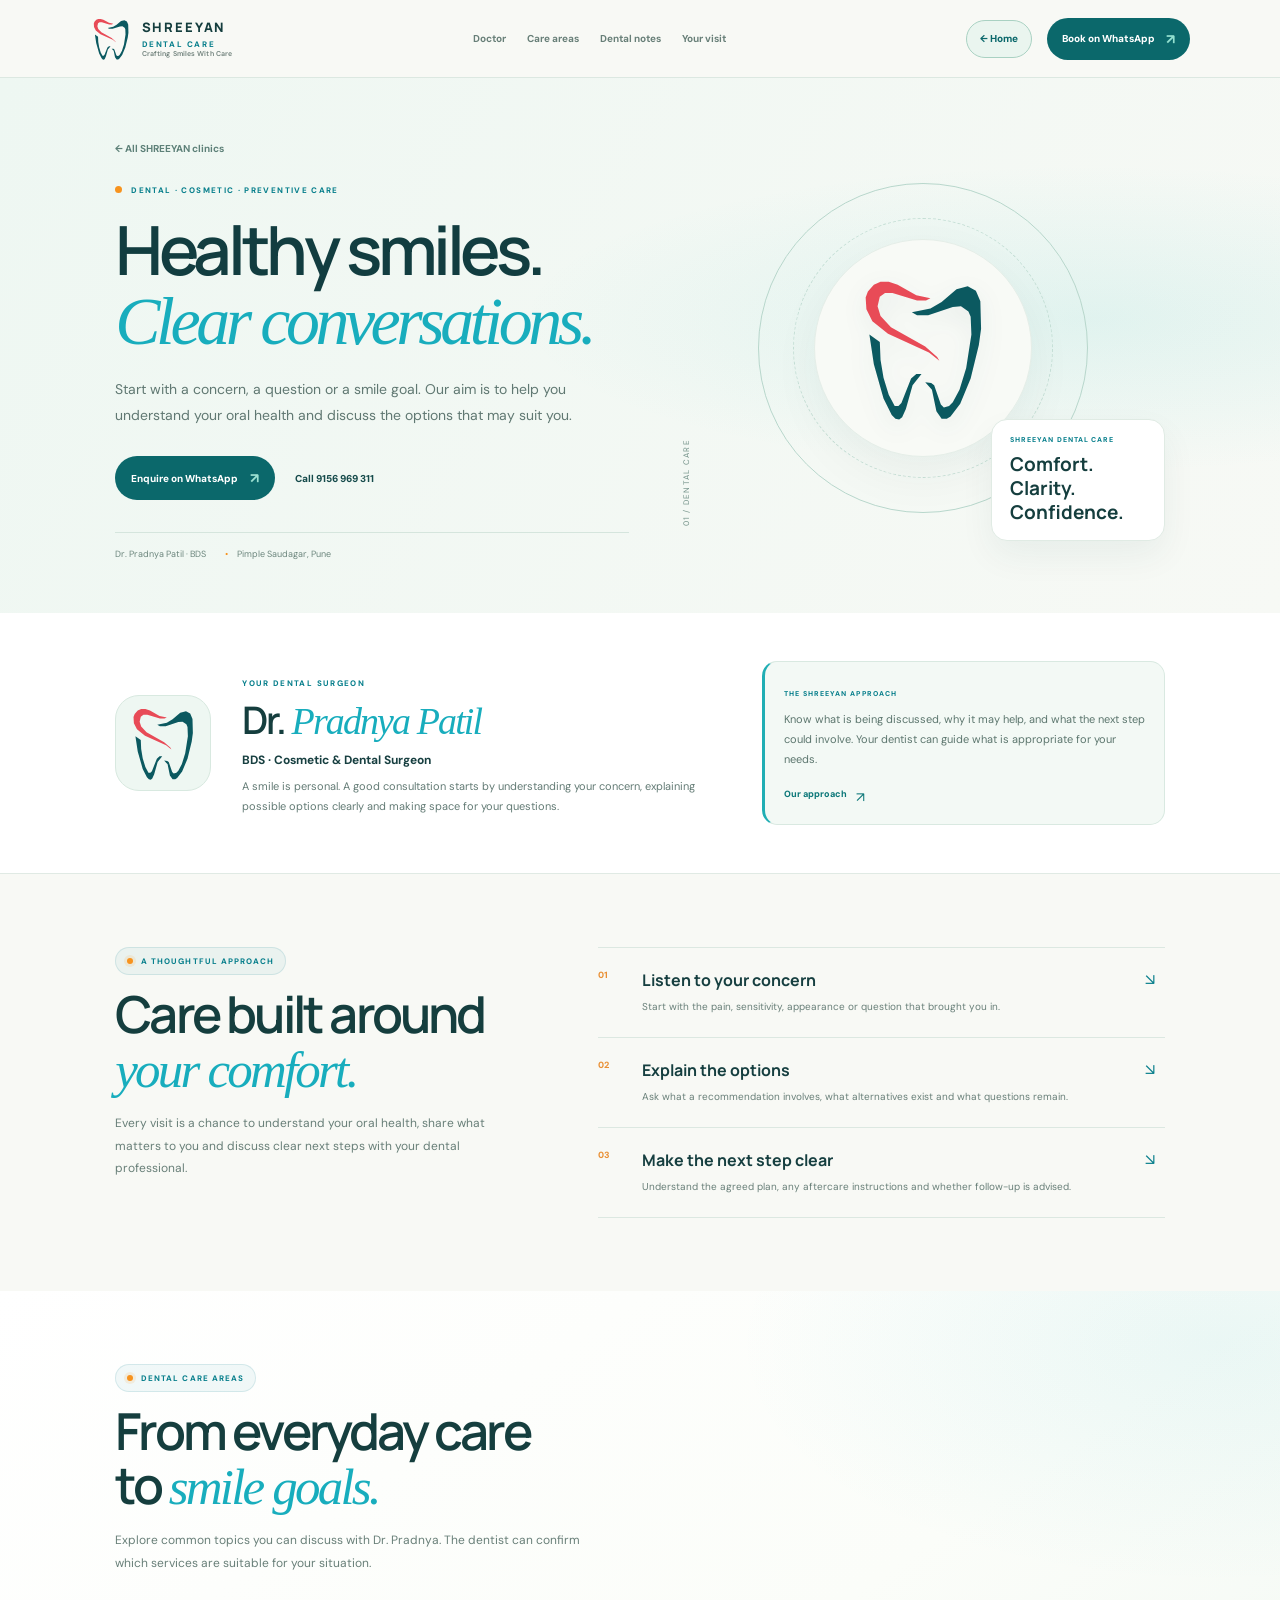
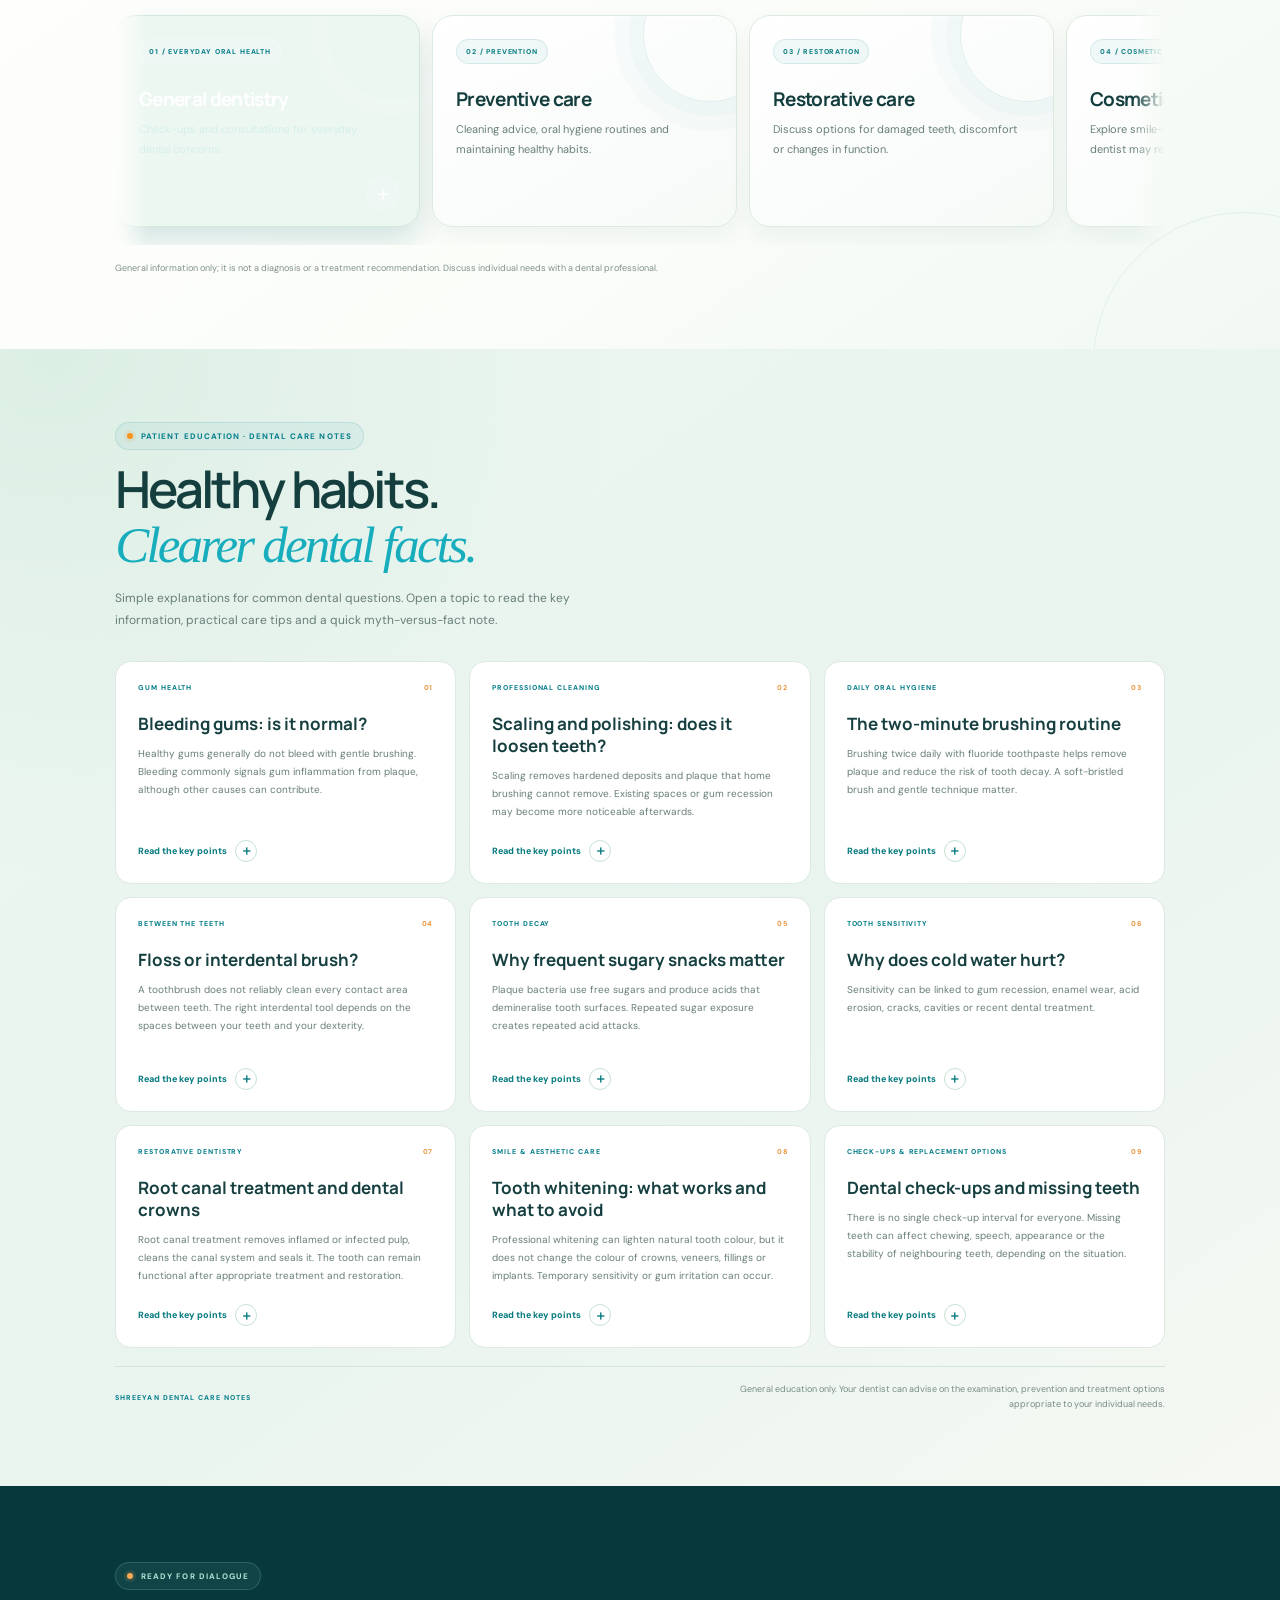
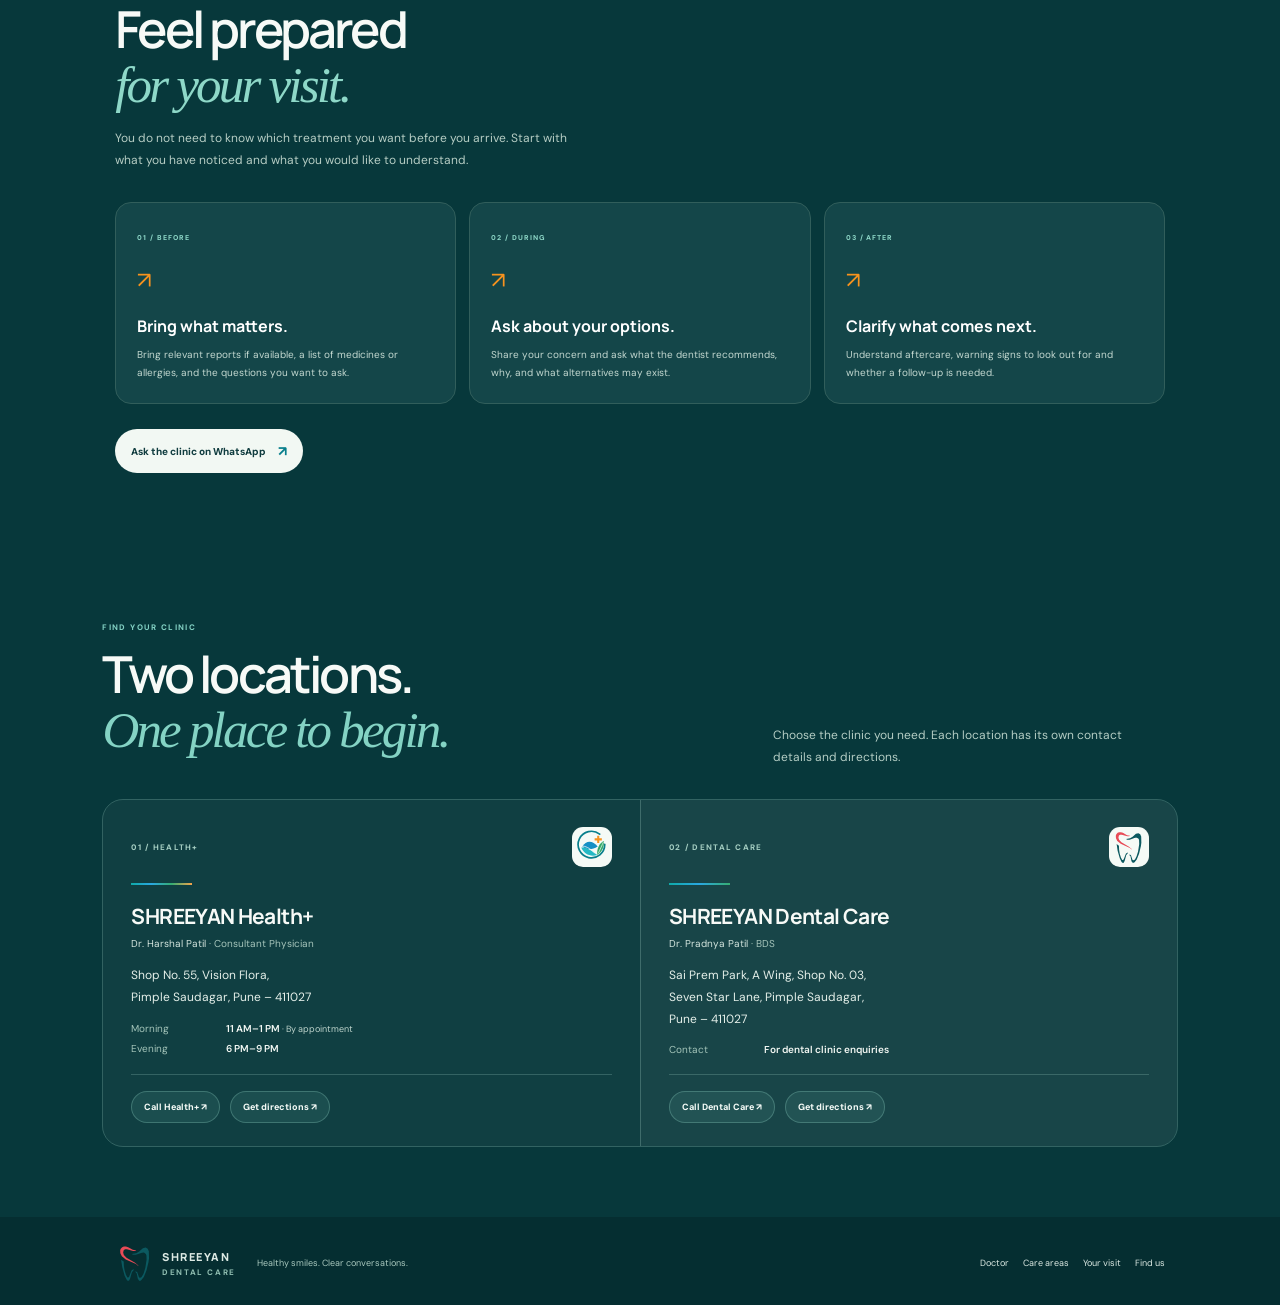
==== commit 1ed1ec14: "Refine transparent clinic logos and integrate homepage branding" ====
--- a/dental.html
+++ b/dental.html
@@ -6,7 +6,7 @@
 <meta name="theme-color" content="#07383b">
 <title>SHREEYAN Dental Care | Dr. Pradnya Patil</title>
 <meta name="description" content="SHREEYAN Dental Care with Dr. Pradnya Patil, BDS, Cosmetic & Dental Surgeon in Pimple Saudagar, Pune.">
-<link rel="icon" type="image/svg+xml" href="assets/dental-mark-clean.svg?v=20261021-content-refresh">
+<link rel="icon" type="image/svg+xml" href="assets/shreeyan-dental-mark.svg?v=20261122-transparent-brand">
 <link rel="preconnect" href="https://fonts.googleapis.com">
 <link rel="preconnect" href="https://fonts.gstatic.com" crossorigin>
 <link href="https://fonts.googleapis.com/css2?family=DM+Sans:wght@400;500;600;700;800&family=Manrope:wght@400;500;600;700;800&display=swap" rel="stylesheet">
@@ -32,7 +32,7 @@
 </head>
 <body class="dental-site">
 <header class="d-header">
-  <a class="d-brand" href="dental.html"><img src="assets/dental-mark-clean.svg?v=20261021-content-refresh" alt=""><span><b>SHREEYAN</b><small>DENTAL CARE</small></span></a>
+  <a class="d-brand" href="dental.html"><img src="assets/shreeyan-dental-mark.svg?v=20261122-transparent-brand" alt=""><span class="d-brand-copy"><b>SHREEYAN</b><small>DENTAL CARE</small><small class="d-brand-tagline">Crafting Smiles With Care</small></span></a>
   <nav aria-label="Main navigation"><a href="#doctor">Doctor</a><a href="#care">Care areas</a><a href="#notes">Dental notes</a><a href="#dialogue">Your visit</a></nav>
   <a class="d-home-cta" href="index.html" aria-label="Back to SHREEYAN home" style="display:inline-flex!important;visibility:visible!important;opacity:1!important;align-items:center;justify-content:center;min-height:38px;padding:10px 13px;border:1px solid #a9d1c2;border-radius:999px;color:#0b686b;background:#eaf5ef;font:800 10px 'DM Sans',Arial,sans-serif;white-space:nowrap;text-decoration:none;position:relative;z-index:5">← Home</a>
   <a class="d-head-cta" href="https://wa.me/919156969311?text=Hello%20SHREEYAN%20Dental%20Care%2C%20I%27d%20like%20to%20enquire%20about%20a%20visit." target="_blank" rel="noopener">Book on WhatsApp <span>↗</span></a>
@@ -49,14 +49,14 @@
     </div>
     <div class="d-hero-art" aria-label="SHREEYAN Dental Care logo">
       <div class="d-orbit d-orbit-one"></div><div class="d-orbit d-orbit-two"></div>
-      <div class="d-logo-disc"><img src="assets/shreeyan-dental-logo.webp?v=20261122-logo" alt="SHREEYAN Dental Care — Crafting Smiles With Care"></div>
+      <div class="d-logo-disc"><img src="assets/shreeyan-dental-mark.svg?v=20261122-transparent-brand" alt="SHREEYAN Dental Care tooth mark"></div>
       <div class="d-art-note"><small>SHREEYAN DENTAL CARE</small><b>Comfort.<br>Clarity.<br>Confidence.</b></div>
       <span class="d-art-index">01 / DENTAL CARE</span>
     </div>
   </section>
 
   <section class="d-doctor" id="doctor">
-    <div class="d-doctor-mark"><img src="assets/dental-mark-clean.svg?v=20261021-content-refresh" alt=""></div>
+    <div class="d-doctor-mark"><img src="assets/shreeyan-dental-mark.svg?v=20261122-transparent-brand" alt=""></div>
     <div class="d-doctor-copy"><span class="d-kicker">YOUR DENTAL SURGEON</span><h2>Dr. <em>Pradnya Patil</em></h2><p class="d-role">BDS · Cosmetic &amp; Dental Surgeon</p><p>A smile is personal. A good consultation starts by understanding your concern, explaining possible options clearly and making space for your questions.</p></div>
     <aside class="d-doctor-note"><span>THE SHREEYAN APPROACH</span><p>Know what is being discussed, why it may help, and what the next step could involve. Your dentist can guide what is appropriate for your needs.</p><a href="#approach">Our approach <b>↗</b></a></aside>
   </section>
@@ -214,10 +214,10 @@
     <div class="d-locations-head"><div><span class="d-kicker">FIND YOUR CLINIC</span><h2>Two locations.<br><em>One place to begin.</em></h2></div><p>Choose the clinic you need. Each location has its own contact details and directions.</p></div>
     <div class="d-location-grid">
       <article class="d-location-card d-location-health"><div class="d-location-top"><span>01 / HEALTH+</span><img src="assets/healthplus-mark.svg?v=20261021-content-refresh" alt=""></div><div class="d-location-rule"></div><h3>SHREEYAN Health+</h3><p class="d-location-doctor">Dr. Harshal Patil <span>· Consultant Physician</span></p><address>Shop No. 55, Vision Flora,<br>Pimple Saudagar, Pune – 411027</address><div class="d-hours"><div><span>Morning</span><b>11 AM–1 PM <small>· By appointment</small></b></div><div><span>Evening</span><b>6 PM–9 PM</b></div></div><div class="d-location-actions"><a href="tel:9779665055">Call Health+ ↗</a><a href="https://www.google.com/maps/search/?api=1&amp;query=Shop%20No.%2055%20Vision%20Flora%20Pimple%20Saudagar%20Pune%20411027" target="_blank" rel="noopener">Get directions ↗</a></div></article>
-      <article class="d-location-card d-location-dental"><div class="d-location-top"><span>02 / DENTAL CARE</span><img src="assets/dental-mark-clean.svg?v=20261021-content-refresh" alt=""></div><div class="d-location-rule"></div><h3>SHREEYAN Dental Care</h3><p class="d-location-doctor">Dr. Pradnya Patil <span>· BDS</span></p><address>Sai Prem Park, A Wing, Shop No. 03,<br>Seven Star Lane, Pimple Saudagar,<br>Pune – 411027</address><div class="d-hours"><div><span>Contact</span><b>For dental clinic enquiries</b></div></div><div class="d-location-actions"><a href="tel:9156969311">Call Dental Care ↗</a><a href="https://www.google.com/maps/search/?api=1&amp;query=Sai%20Prem%20Park%20A%20Wing%20Shop%2003%20Seven%20Star%20Lane%20Pimple%20Saudagar%20Pune%20411027" target="_blank" rel="noopener">Get directions ↗</a></div></article>
+      <article class="d-location-card d-location-dental"><div class="d-location-top"><span>02 / DENTAL CARE</span><img src="assets/shreeyan-dental-mark.svg?v=20261122-transparent-brand" alt=""></div><div class="d-location-rule"></div><h3>SHREEYAN Dental Care</h3><p class="d-location-doctor">Dr. Pradnya Patil <span>· BDS</span></p><address>Sai Prem Park, A Wing, Shop No. 03,<br>Seven Star Lane, Pimple Saudagar,<br>Pune – 411027</address><div class="d-hours"><div><span>Contact</span><b>For dental clinic enquiries</b></div></div><div class="d-location-actions"><a href="tel:9156969311">Call Dental Care ↗</a><a href="https://www.google.com/maps/search/?api=1&amp;query=Sai%20Prem%20Park%20A%20Wing%20Shop%2003%20Seven%20Star%20Lane%20Pimple%20Saudagar%20Pune%20411027" target="_blank" rel="noopener">Get directions ↗</a></div></article>
     </div>
   </section>
 </main>
-<footer class="d-footer"><a class="d-footer-brand" href="dental.html"><img src="assets/dental-mark-clean.svg?v=20261021-content-refresh" alt=""><span><b>SHREEYAN</b><small>DENTAL CARE</small></span></a><p>Healthy smiles. Clear conversations.</p><div><a href="#doctor">Doctor</a><a href="#care">Care areas</a><a href="#dialogue">Your visit</a><a href="#clinic-locations">Find us</a></div></footer>
+<footer class="d-footer"><a class="d-footer-brand" href="dental.html"><img src="assets/shreeyan-dental-mark.svg?v=20261122-transparent-brand" alt=""><span><b>SHREEYAN</b><small>DENTAL CARE</small></span></a><p>Healthy smiles. Clear conversations.</p><div><a href="#doctor">Doctor</a><a href="#care">Care areas</a><a href="#dialogue">Your visit</a><a href="#clinic-locations">Find us</a></div></footer>
 </body>
 </html>
--- a/dental.css
+++ b/dental.css
@@ -476,3 +476,12 @@
 .d-education-card .education-detail-body .education-fact{padding:10px 11px;border-radius:10px;background:#edf7f2;color:#526e64}
 @media(max-width:900px){.d-education-grid{grid-template-columns:repeat(2,minmax(0,1fr))}}
 @media(max-width:600px){.d-education-grid{grid-template-columns:1fr}.d-education-card{min-height:0!important}}
+
+
+/* Clean, transparent dental mark and real-text tagline */
+.d-brand img{width:42px;height:48px;object-fit:contain;background:transparent}
+.d-brand-copy{display:flex;flex-direction:column;justify-content:center;min-width:0}
+.d-brand .d-brand-tagline{margin-top:1px;color:#71827c;font-size:7px;font-weight:600;letter-spacing:.015em;line-height:1.2;text-transform:none}
+.d-logo-disc{background:#f8faf6;border-color:#e5eee8;box-shadow:0 18px 48px rgba(16,60,64,.05)}
+.d-logo-disc img{width:140px;height:152px;max-width:100%;object-fit:contain;filter:drop-shadow(0 8px 12px rgba(8,63,65,.07))}
+.d-doctor-mark img{object-fit:contain}
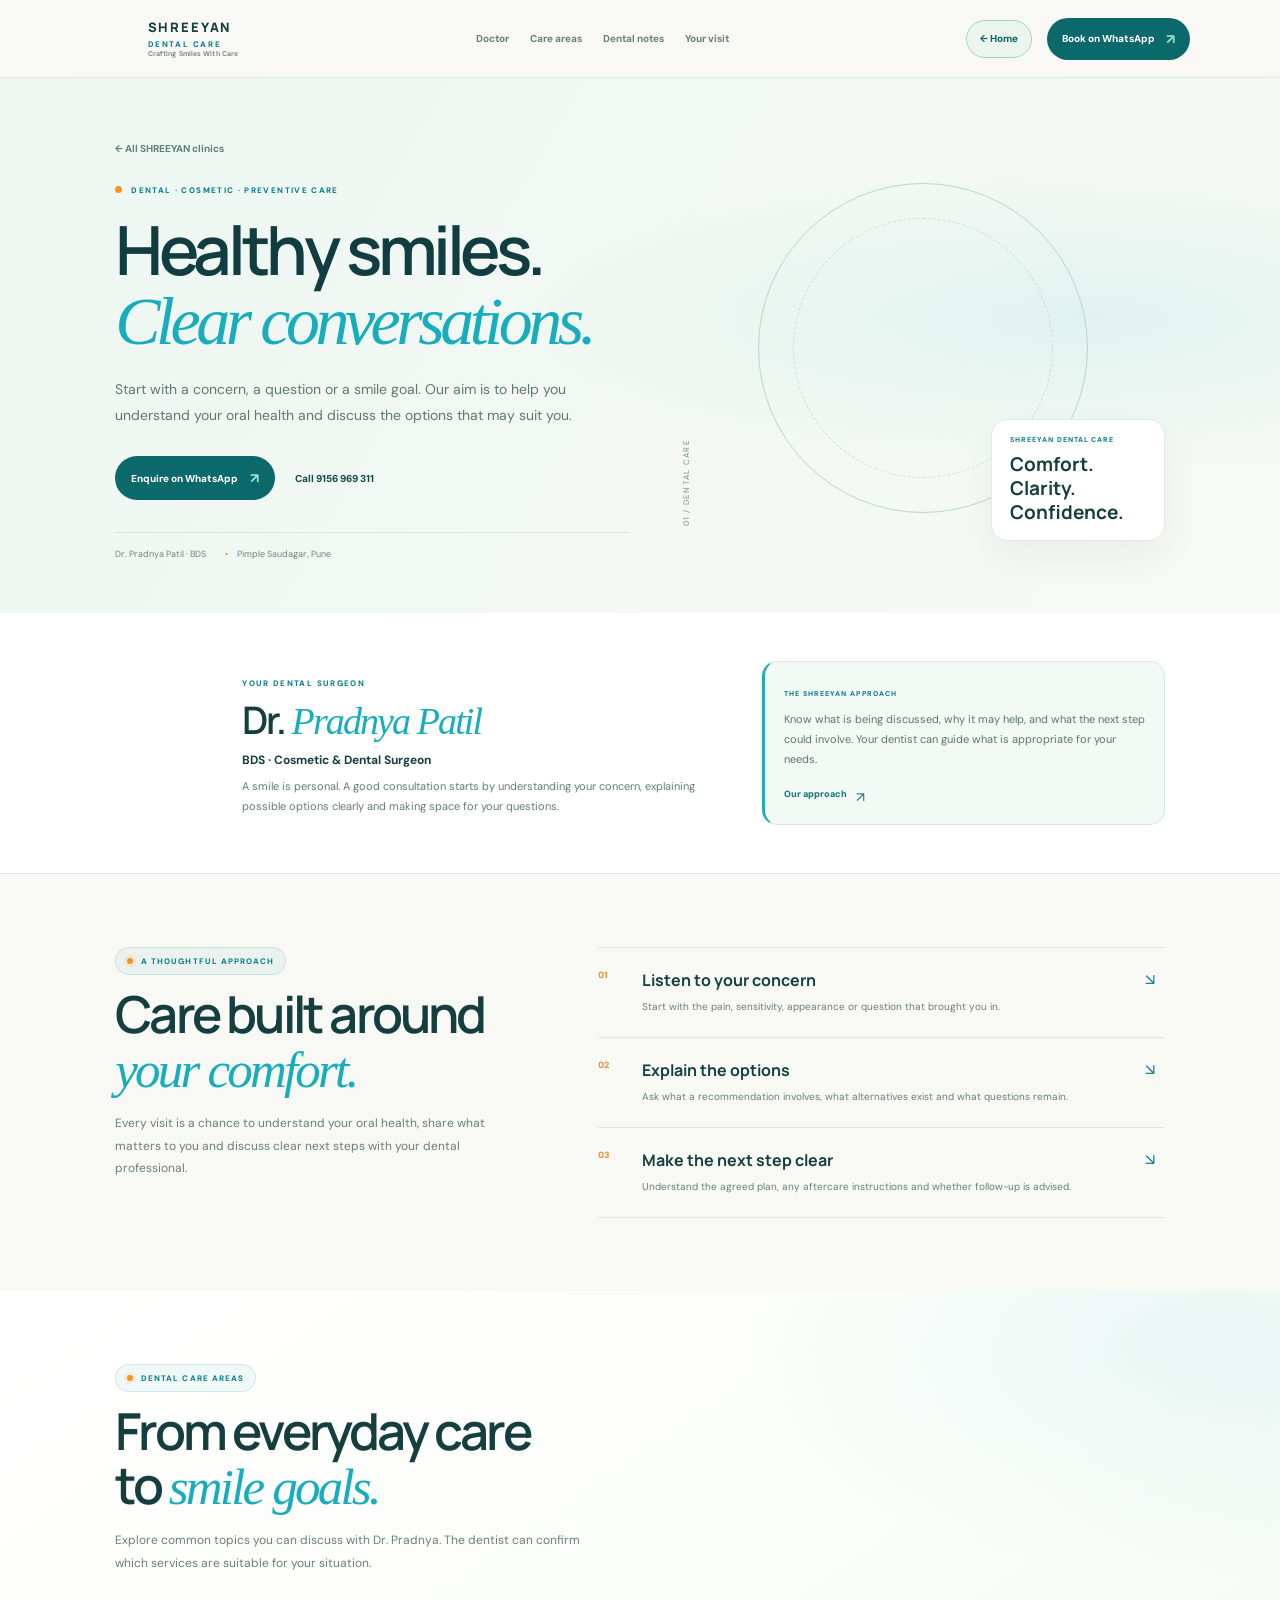
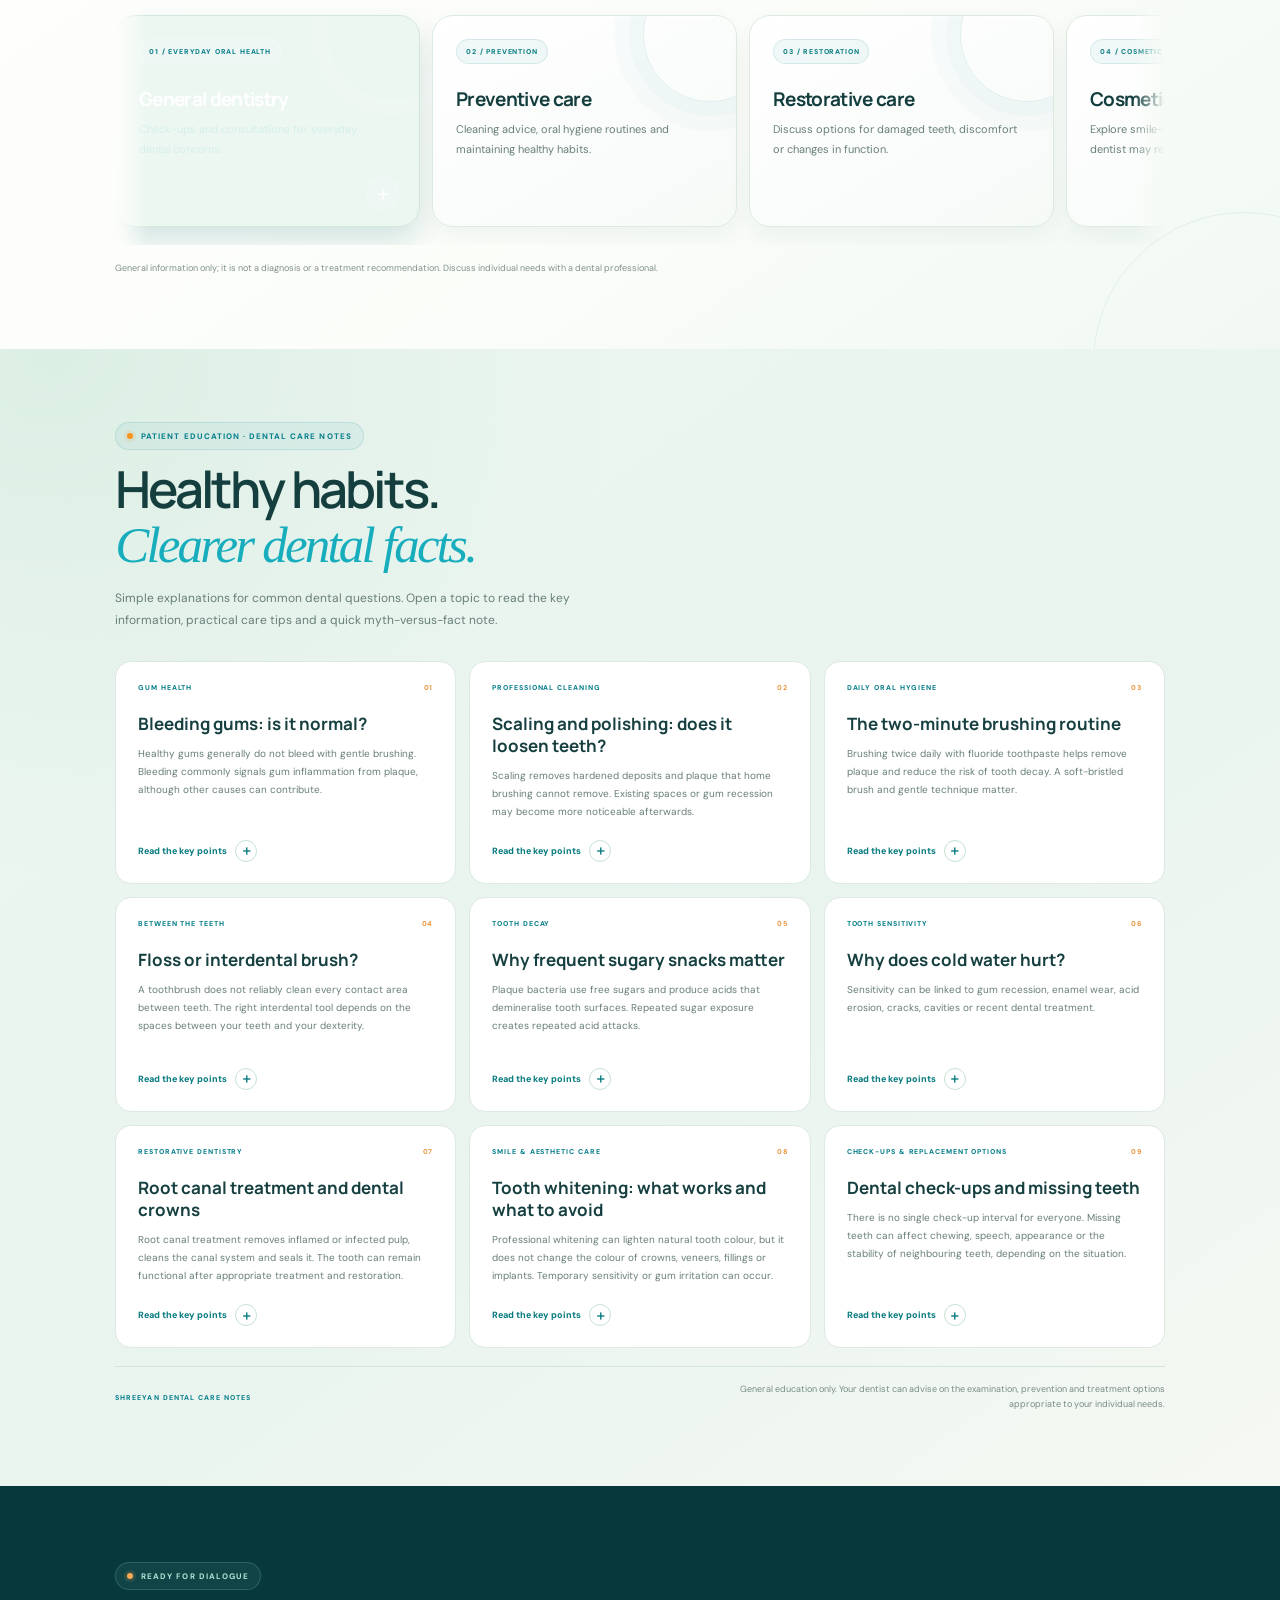
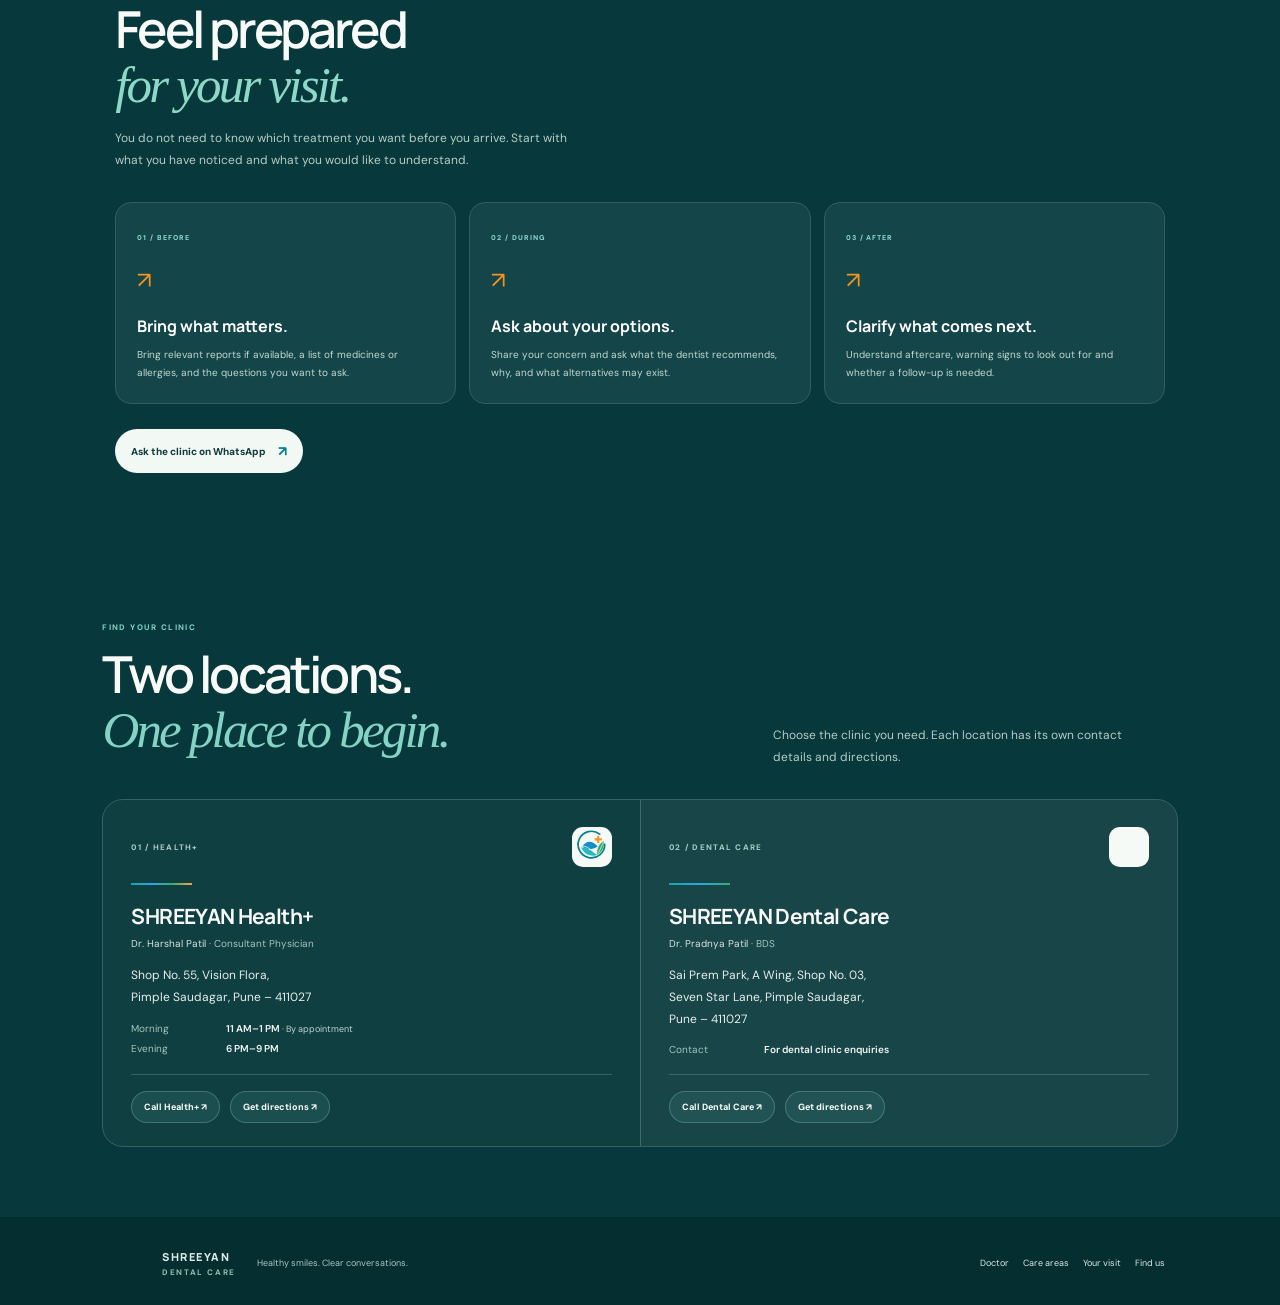
==== commit 155d546e: "Use original high-resolution Dental Care badge throughout the site" ====
--- a/dental.html
+++ b/dental.html
@@ -6,7 +6,7 @@
 <meta name="theme-color" content="#07383b">
 <title>SHREEYAN Dental Care | Dr. Pradnya Patil</title>
 <meta name="description" content="SHREEYAN Dental Care with Dr. Pradnya Patil, BDS, Cosmetic & Dental Surgeon in Pimple Saudagar, Pune.">
-<link rel="icon" type="image/svg+xml" href="assets/shreeyan-dental-mark.svg?v=20261122-transparent-brand">
+<link rel="icon" type="image/svg+xml" href="assets/shreeyan-dental-badge.webp?v=20261123-original-logo">
 <link rel="preconnect" href="https://fonts.googleapis.com">
 <link rel="preconnect" href="https://fonts.gstatic.com" crossorigin>
 <link href="https://fonts.googleapis.com/css2?family=DM+Sans:wght@400;500;600;700;800&family=Manrope:wght@400;500;600;700;800&display=swap" rel="stylesheet">
@@ -32,7 +32,7 @@
 </head>
 <body class="dental-site">
 <header class="d-header">
-  <a class="d-brand" href="dental.html"><img src="assets/shreeyan-dental-mark.svg?v=20261122-transparent-brand" alt=""><span class="d-brand-copy"><b>SHREEYAN</b><small>DENTAL CARE</small><small class="d-brand-tagline">Crafting Smiles With Care</small></span></a>
+  <a class="d-brand" href="dental.html"><img src="assets/shreeyan-dental-badge.webp?v=20261123-original-logo" alt=""><span class="d-brand-copy"><b>SHREEYAN</b><small>DENTAL CARE</small><small class="d-brand-tagline">Crafting Smiles With Care</small></span></a>
   <nav aria-label="Main navigation"><a href="#doctor">Doctor</a><a href="#care">Care areas</a><a href="#notes">Dental notes</a><a href="#dialogue">Your visit</a></nav>
   <a class="d-home-cta" href="index.html" aria-label="Back to SHREEYAN home" style="display:inline-flex!important;visibility:visible!important;opacity:1!important;align-items:center;justify-content:center;min-height:38px;padding:10px 13px;border:1px solid #a9d1c2;border-radius:999px;color:#0b686b;background:#eaf5ef;font:800 10px 'DM Sans',Arial,sans-serif;white-space:nowrap;text-decoration:none;position:relative;z-index:5">← Home</a>
   <a class="d-head-cta" href="https://wa.me/919156969311?text=Hello%20SHREEYAN%20Dental%20Care%2C%20I%27d%20like%20to%20enquire%20about%20a%20visit." target="_blank" rel="noopener">Book on WhatsApp <span>↗</span></a>
@@ -49,14 +49,14 @@
     </div>
     <div class="d-hero-art" aria-label="SHREEYAN Dental Care logo">
       <div class="d-orbit d-orbit-one"></div><div class="d-orbit d-orbit-two"></div>
-      <div class="d-logo-disc"><img src="assets/shreeyan-dental-mark.svg?v=20261122-transparent-brand" alt="SHREEYAN Dental Care tooth mark"></div>
+      <div class="d-logo-disc"><img src="assets/shreeyan-dental-badge.webp?v=20261123-original-logo" alt="SHREEYAN Dental Care tooth mark"></div>
       <div class="d-art-note"><small>SHREEYAN DENTAL CARE</small><b>Comfort.<br>Clarity.<br>Confidence.</b></div>
       <span class="d-art-index">01 / DENTAL CARE</span>
     </div>
   </section>
 
   <section class="d-doctor" id="doctor">
-    <div class="d-doctor-mark"><img src="assets/shreeyan-dental-mark.svg?v=20261122-transparent-brand" alt=""></div>
+    <div class="d-doctor-mark"><img src="assets/shreeyan-dental-badge.webp?v=20261123-original-logo" alt=""></div>
     <div class="d-doctor-copy"><span class="d-kicker">YOUR DENTAL SURGEON</span><h2>Dr. <em>Pradnya Patil</em></h2><p class="d-role">BDS · Cosmetic &amp; Dental Surgeon</p><p>A smile is personal. A good consultation starts by understanding your concern, explaining possible options clearly and making space for your questions.</p></div>
     <aside class="d-doctor-note"><span>THE SHREEYAN APPROACH</span><p>Know what is being discussed, why it may help, and what the next step could involve. Your dentist can guide what is appropriate for your needs.</p><a href="#approach">Our approach <b>↗</b></a></aside>
   </section>
@@ -214,10 +214,10 @@
     <div class="d-locations-head"><div><span class="d-kicker">FIND YOUR CLINIC</span><h2>Two locations.<br><em>One place to begin.</em></h2></div><p>Choose the clinic you need. Each location has its own contact details and directions.</p></div>
     <div class="d-location-grid">
       <article class="d-location-card d-location-health"><div class="d-location-top"><span>01 / HEALTH+</span><img src="assets/healthplus-mark.svg?v=20261021-content-refresh" alt=""></div><div class="d-location-rule"></div><h3>SHREEYAN Health+</h3><p class="d-location-doctor">Dr. Harshal Patil <span>· Consultant Physician</span></p><address>Shop No. 55, Vision Flora,<br>Pimple Saudagar, Pune – 411027</address><div class="d-hours"><div><span>Morning</span><b>11 AM–1 PM <small>· By appointment</small></b></div><div><span>Evening</span><b>6 PM–9 PM</b></div></div><div class="d-location-actions"><a href="tel:9779665055">Call Health+ ↗</a><a href="https://www.google.com/maps/search/?api=1&amp;query=Shop%20No.%2055%20Vision%20Flora%20Pimple%20Saudagar%20Pune%20411027" target="_blank" rel="noopener">Get directions ↗</a></div></article>
-      <article class="d-location-card d-location-dental"><div class="d-location-top"><span>02 / DENTAL CARE</span><img src="assets/shreeyan-dental-mark.svg?v=20261122-transparent-brand" alt=""></div><div class="d-location-rule"></div><h3>SHREEYAN Dental Care</h3><p class="d-location-doctor">Dr. Pradnya Patil <span>· BDS</span></p><address>Sai Prem Park, A Wing, Shop No. 03,<br>Seven Star Lane, Pimple Saudagar,<br>Pune – 411027</address><div class="d-hours"><div><span>Contact</span><b>For dental clinic enquiries</b></div></div><div class="d-location-actions"><a href="tel:9156969311">Call Dental Care ↗</a><a href="https://www.google.com/maps/search/?api=1&amp;query=Sai%20Prem%20Park%20A%20Wing%20Shop%2003%20Seven%20Star%20Lane%20Pimple%20Saudagar%20Pune%20411027" target="_blank" rel="noopener">Get directions ↗</a></div></article>
+      <article class="d-location-card d-location-dental"><div class="d-location-top"><span>02 / DENTAL CARE</span><img src="assets/shreeyan-dental-badge.webp?v=20261123-original-logo" alt=""></div><div class="d-location-rule"></div><h3>SHREEYAN Dental Care</h3><p class="d-location-doctor">Dr. Pradnya Patil <span>· BDS</span></p><address>Sai Prem Park, A Wing, Shop No. 03,<br>Seven Star Lane, Pimple Saudagar,<br>Pune – 411027</address><div class="d-hours"><div><span>Contact</span><b>For dental clinic enquiries</b></div></div><div class="d-location-actions"><a href="tel:9156969311">Call Dental Care ↗</a><a href="https://www.google.com/maps/search/?api=1&amp;query=Sai%20Prem%20Park%20A%20Wing%20Shop%2003%20Seven%20Star%20Lane%20Pimple%20Saudagar%20Pune%20411027" target="_blank" rel="noopener">Get directions ↗</a></div></article>
     </div>
   </section>
 </main>
-<footer class="d-footer"><a class="d-footer-brand" href="dental.html"><img src="assets/shreeyan-dental-mark.svg?v=20261122-transparent-brand" alt=""><span><b>SHREEYAN</b><small>DENTAL CARE</small></span></a><p>Healthy smiles. Clear conversations.</p><div><a href="#doctor">Doctor</a><a href="#care">Care areas</a><a href="#dialogue">Your visit</a><a href="#clinic-locations">Find us</a></div></footer>
+<footer class="d-footer"><a class="d-footer-brand" href="dental.html"><img src="assets/shreeyan-dental-badge.webp?v=20261123-original-logo" alt=""><span><b>SHREEYAN</b><small>DENTAL CARE</small></span></a><p>Healthy smiles. Clear conversations.</p><div><a href="#doctor">Doctor</a><a href="#care">Care areas</a><a href="#dialogue">Your visit</a><a href="#clinic-locations">Find us</a></div></footer>
 </body>
 </html>
--- a/dental.css
+++ b/dental.css
@@ -485,3 +485,11 @@
 .d-logo-disc{background:#f8faf6;border-color:#e5eee8;box-shadow:0 18px 48px rgba(16,60,64,.05)}
 .d-logo-disc img{width:140px;height:152px;max-width:100%;object-fit:contain;filter:drop-shadow(0 8px 12px rgba(8,63,65,.07))}
 .d-doctor-mark img{object-fit:contain}
+
+
+/* Original SHREEYAN Dental Care circular emblem — no pixelated redraw or duplicate disc */
+.d-brand img{width:48px;height:48px;object-fit:contain;background:transparent}
+.d-logo-disc{width:260px;height:260px;border:0;border-radius:0;background:transparent;box-shadow:none}
+.d-logo-disc img{width:260px;height:260px;max-width:100%;height:auto;object-fit:contain;filter:drop-shadow(0 10px 18px rgba(8,63,65,.08))}
+.d-doctor-mark{width:96px;height:96px;background:transparent;border:0;border-radius:0;box-shadow:none}
+.d-doctor-mark img{width:92px;height:92px;object-fit:contain;background:transparent}
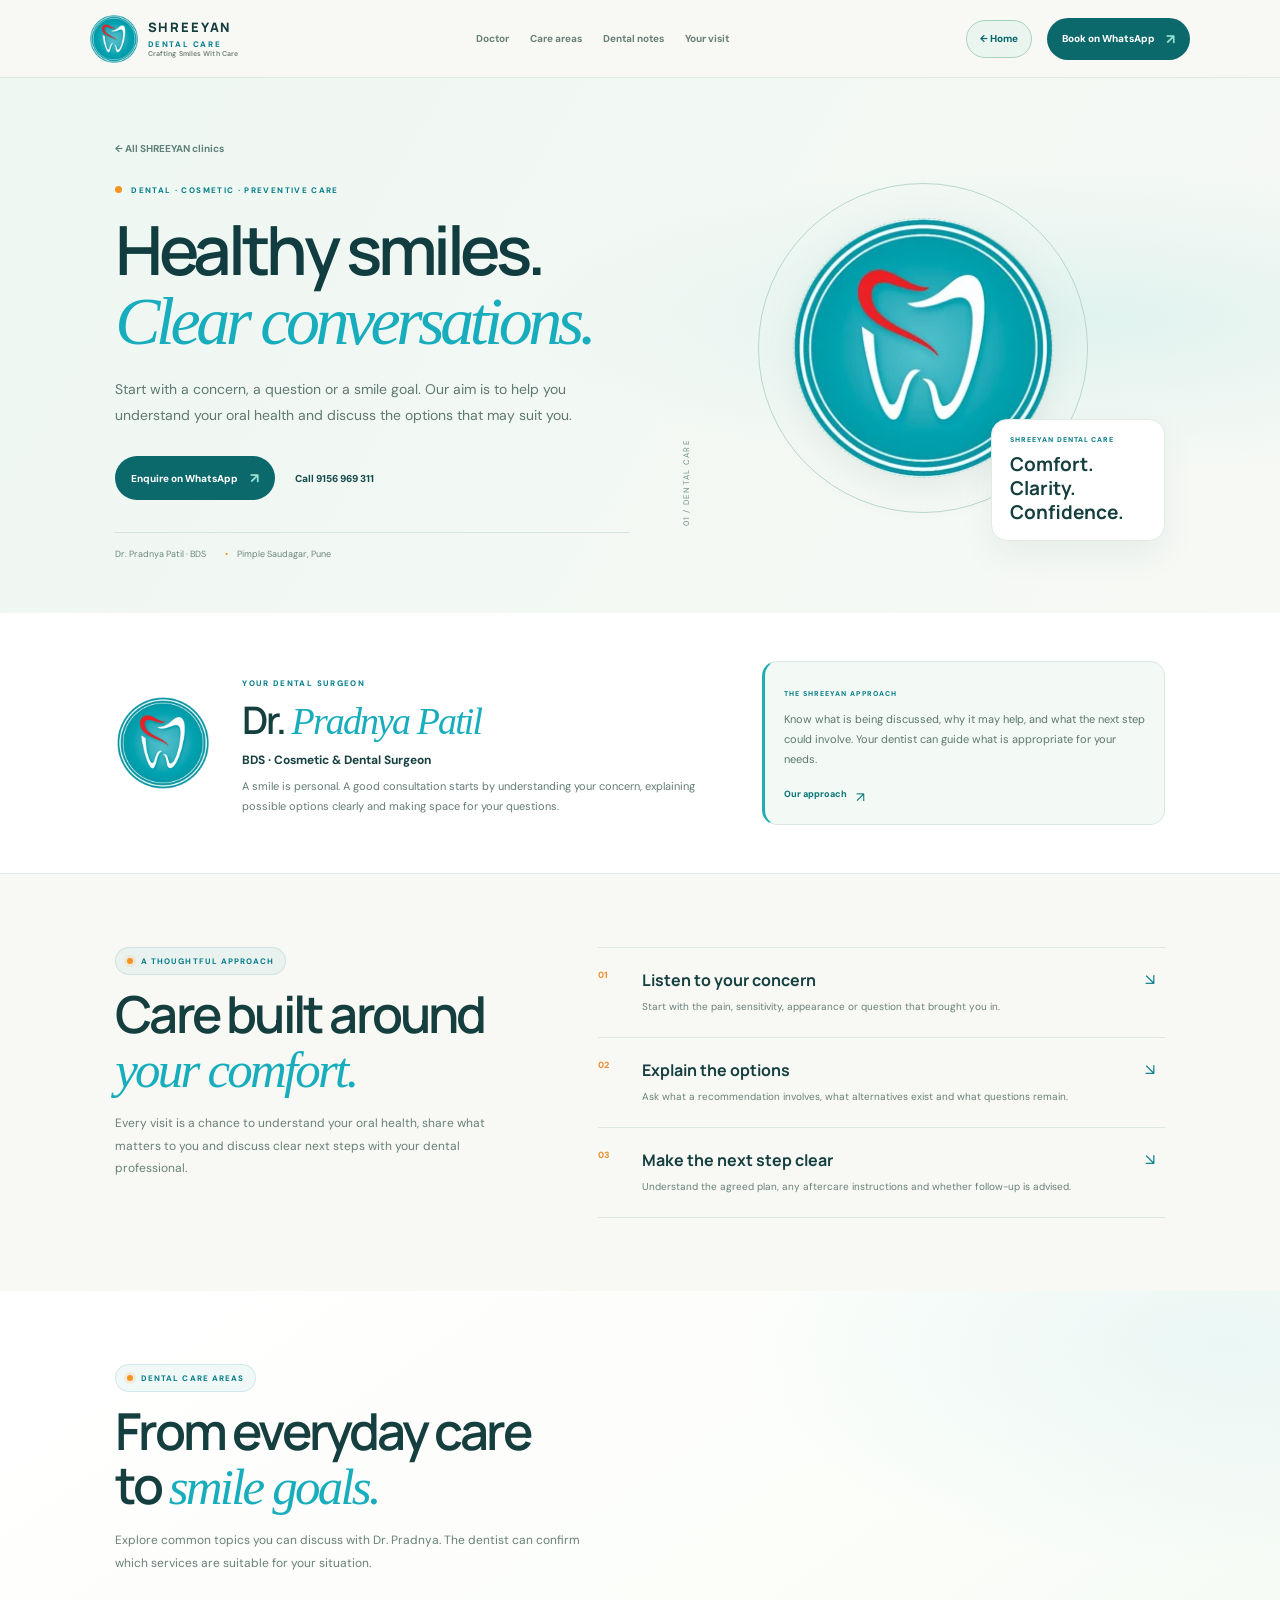
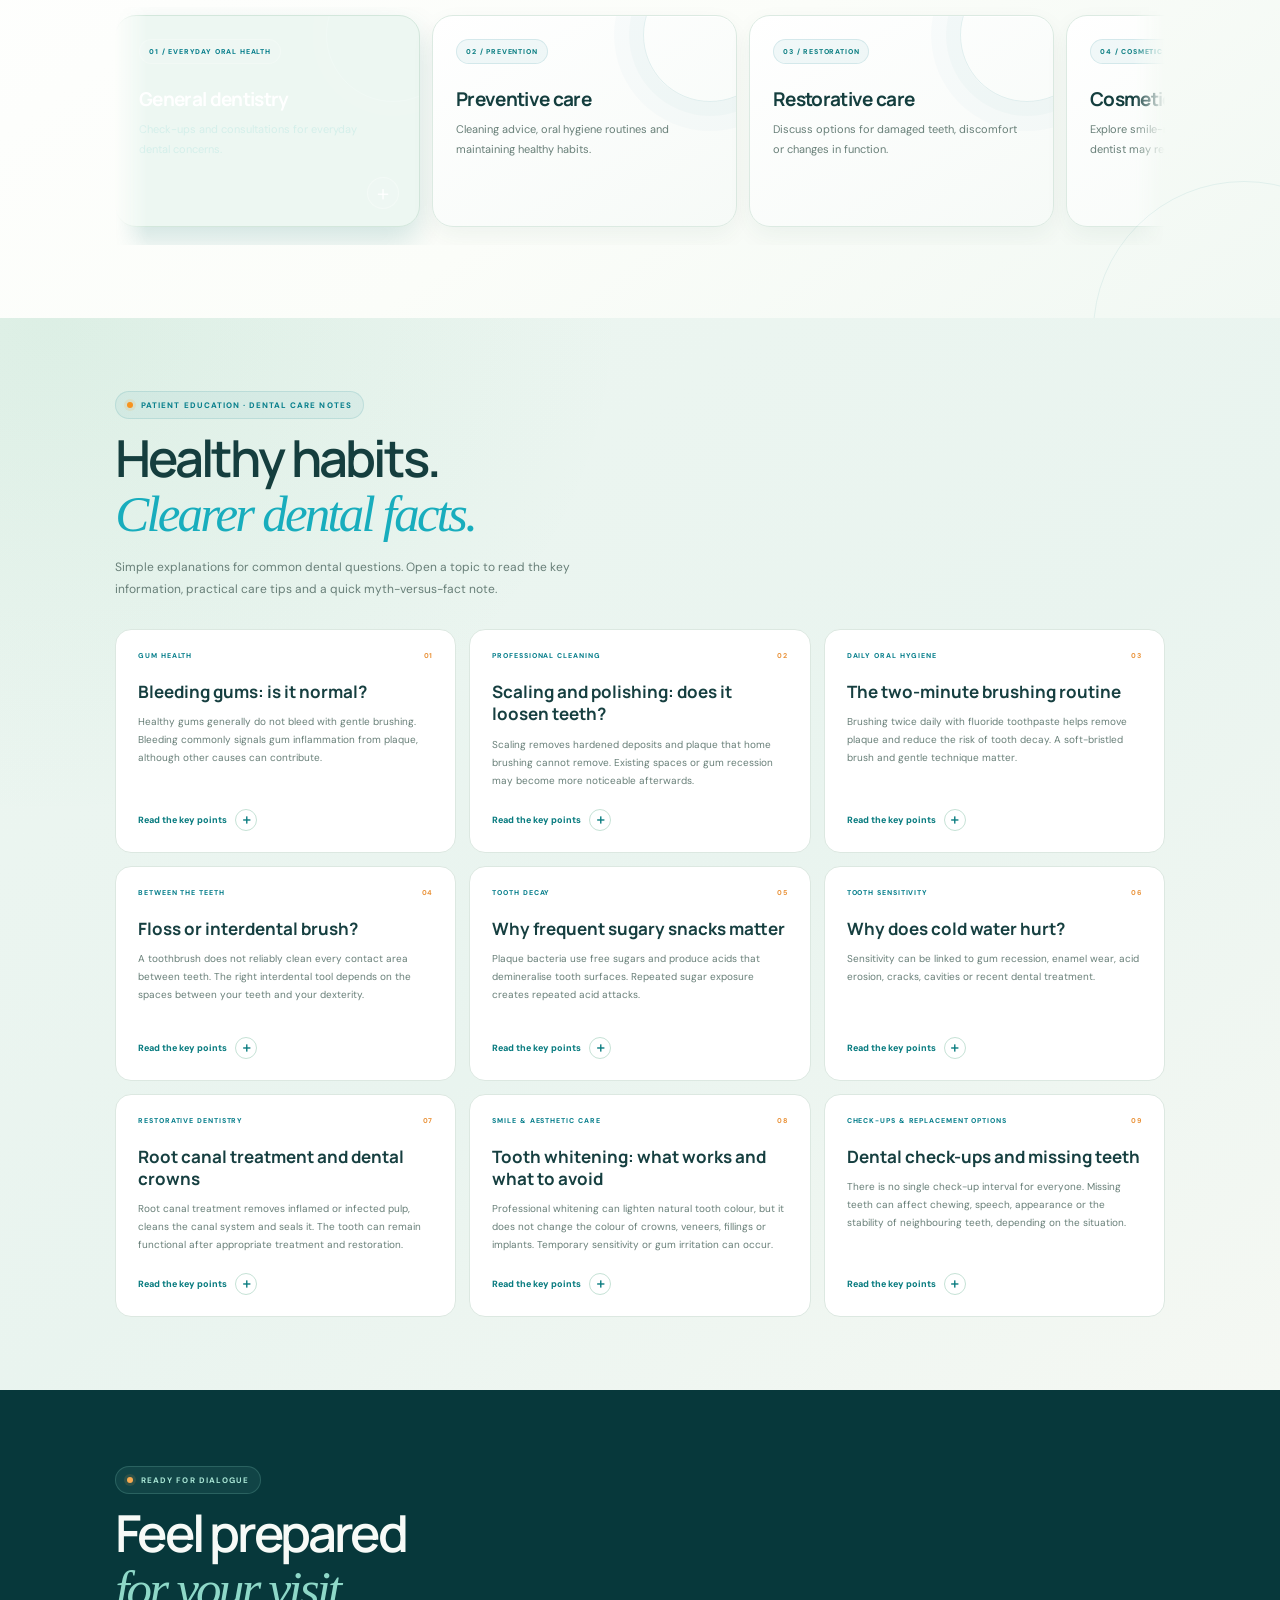
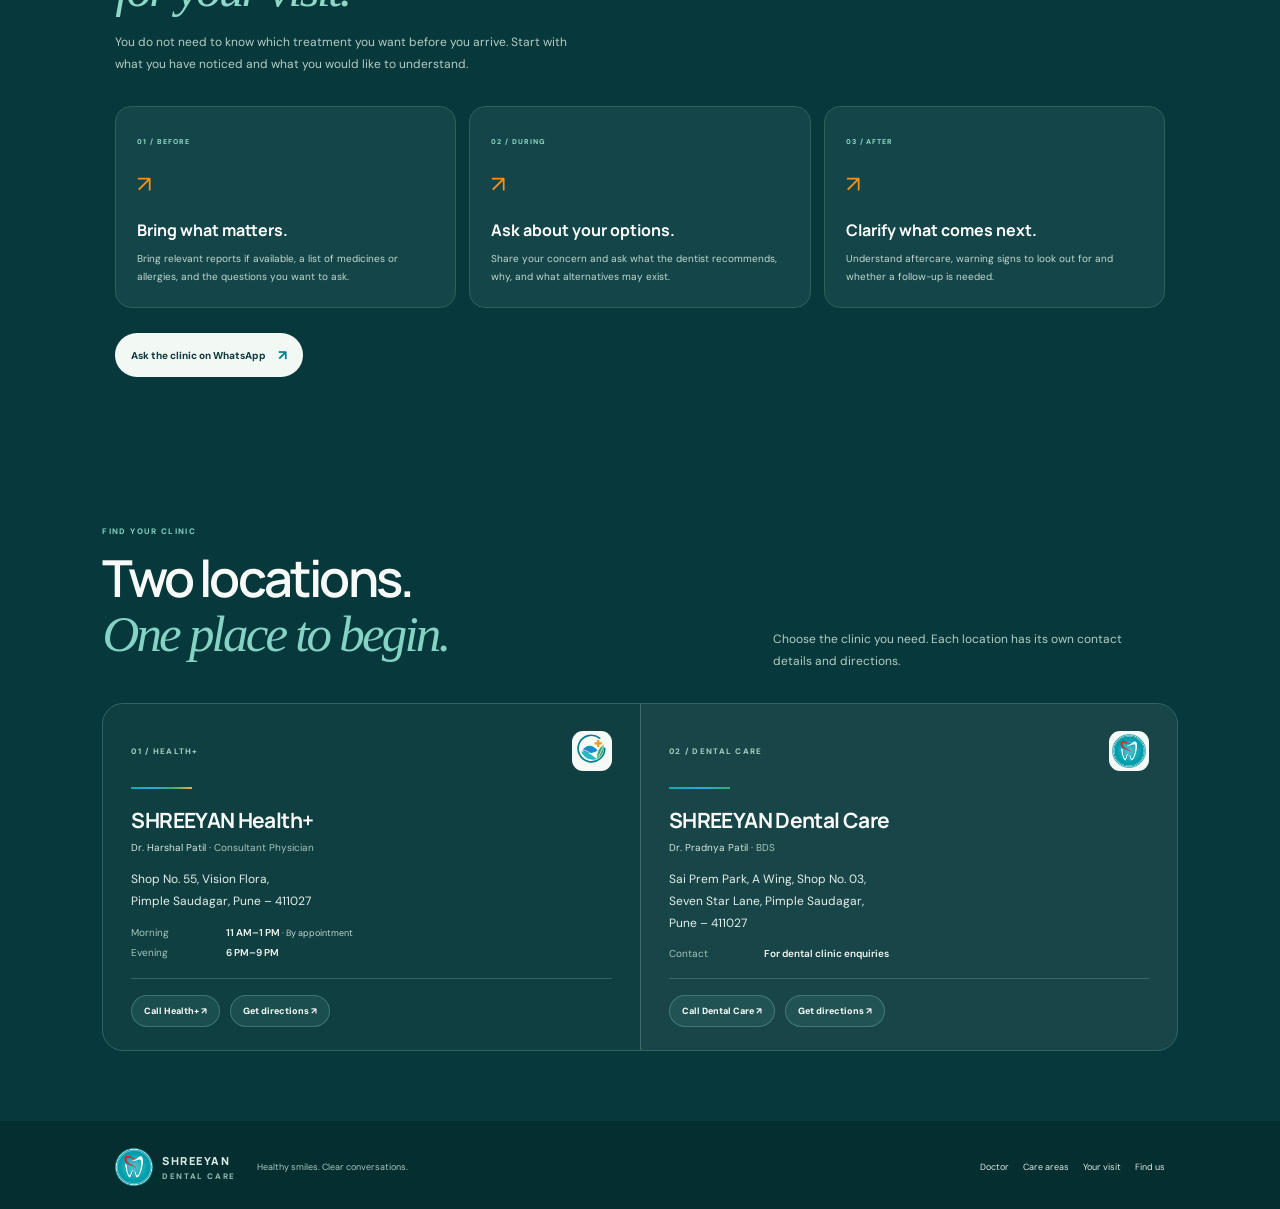
==== commit 86a556d6: "Remove clinic page disclaimers and refine physician tagline" ====
--- a/dental.html
+++ b/dental.html
@@ -88,7 +88,7 @@
         </div>
       </div>
     </div>
-    <p class="d-disclaimer">General information only; it is not a diagnosis or a treatment recommendation. Discuss individual needs with a dental professional.</p>
+    
   </section>
 
   <section class="d-section d-notes" id="notes">
@@ -197,7 +197,7 @@
         </div></details>
       </article>
     </div>
-    <div class="d-note-foot"><span>SHREEYAN DENTAL CARE NOTES</span><p>General education only. Your dentist can advise on the examination, prevention and treatment options appropriate to your individual needs.</p></div>
+    
   </section>
 
   <section class="d-dialogue" id="dialogue">
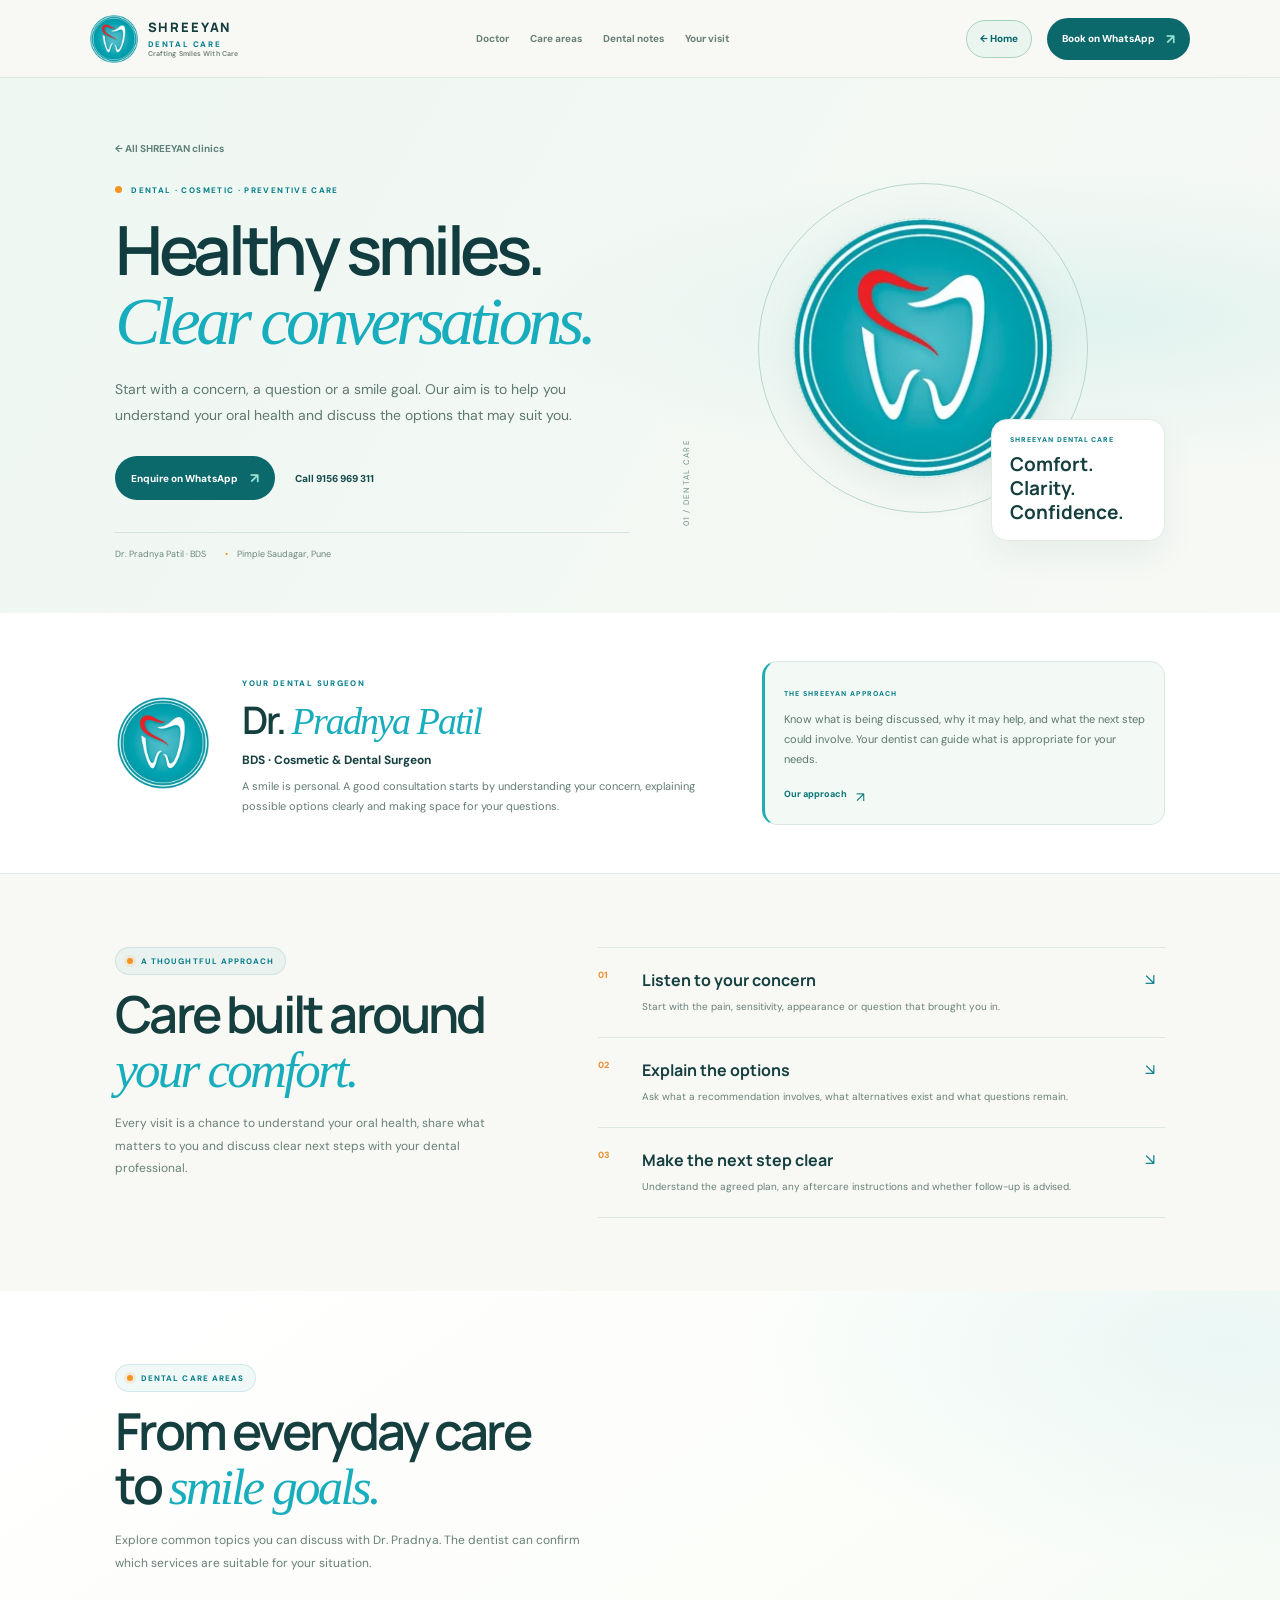
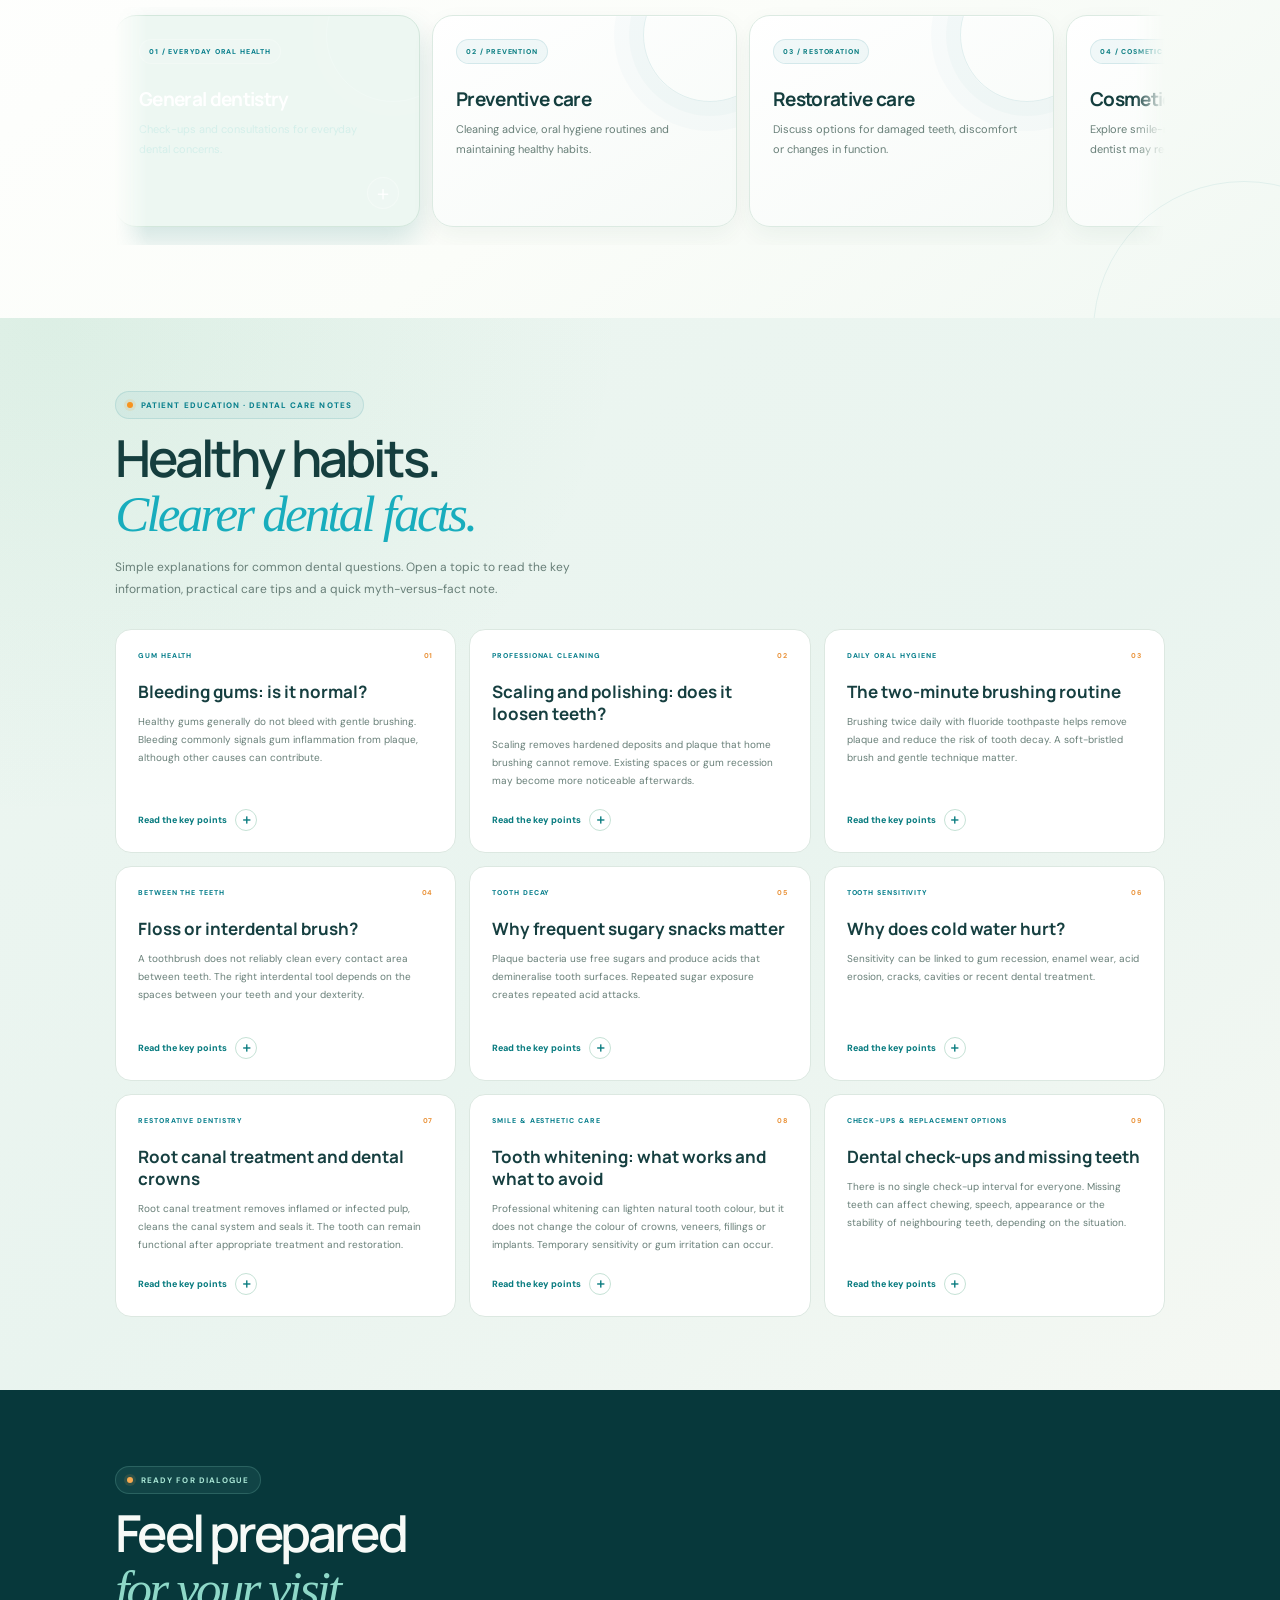
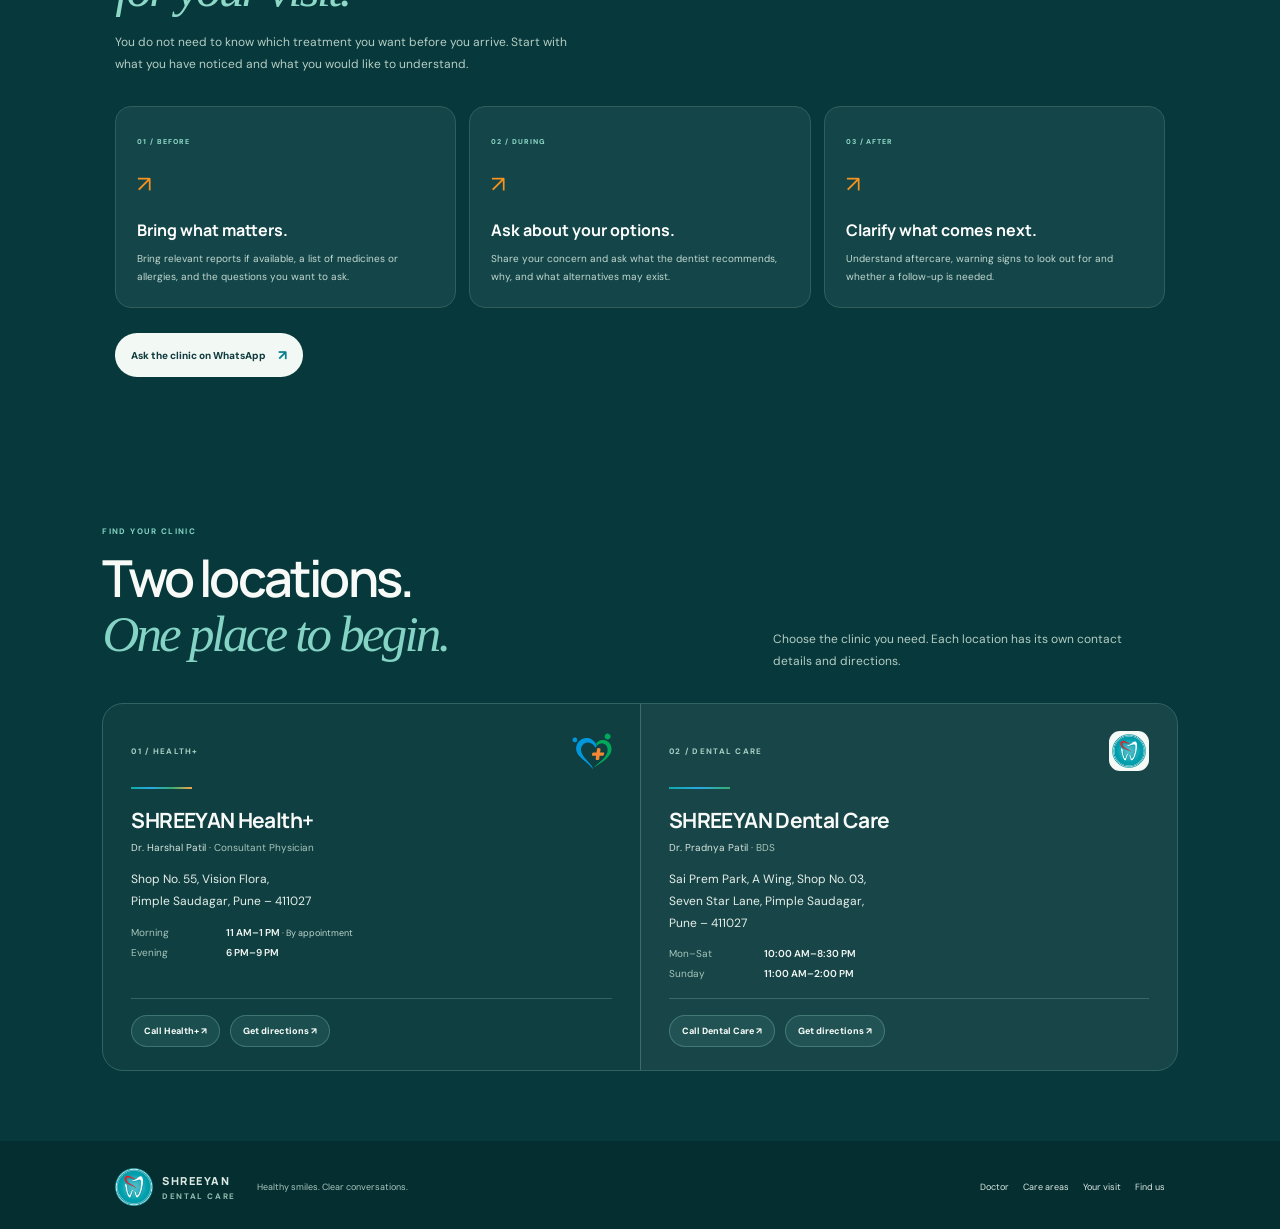
==== commit e4d61473: "Add Dental Care opening hours and refresh cross-clinic logos" ====
--- a/dental.html
+++ b/dental.html
@@ -213,8 +213,11 @@
   <section class="d-locations" id="clinic-locations">
     <div class="d-locations-head"><div><span class="d-kicker">FIND YOUR CLINIC</span><h2>Two locations.<br><em>One place to begin.</em></h2></div><p>Choose the clinic you need. Each location has its own contact details and directions.</p></div>
     <div class="d-location-grid">
-      <article class="d-location-card d-location-health"><div class="d-location-top"><span>01 / HEALTH+</span><img src="assets/healthplus-mark.svg?v=20261021-content-refresh" alt=""></div><div class="d-location-rule"></div><h3>SHREEYAN Health+</h3><p class="d-location-doctor">Dr. Harshal Patil <span>· Consultant Physician</span></p><address>Shop No. 55, Vision Flora,<br>Pimple Saudagar, Pune – 411027</address><div class="d-hours"><div><span>Morning</span><b>11 AM–1 PM <small>· By appointment</small></b></div><div><span>Evening</span><b>6 PM–9 PM</b></div></div><div class="d-location-actions"><a href="tel:9779665055">Call Health+ ↗</a><a href="https://www.google.com/maps/search/?api=1&amp;query=Shop%20No.%2055%20Vision%20Flora%20Pimple%20Saudagar%20Pune%20411027" target="_blank" rel="noopener">Get directions ↗</a></div></article>
-      <article class="d-location-card d-location-dental"><div class="d-location-top"><span>02 / DENTAL CARE</span><img src="assets/shreeyan-dental-badge.webp?v=20261123-original-logo" alt=""></div><div class="d-location-rule"></div><h3>SHREEYAN Dental Care</h3><p class="d-location-doctor">Dr. Pradnya Patil <span>· BDS</span></p><address>Sai Prem Park, A Wing, Shop No. 03,<br>Seven Star Lane, Pimple Saudagar,<br>Pune – 411027</address><div class="d-hours"><div><span>Contact</span><b>For dental clinic enquiries</b></div></div><div class="d-location-actions"><a href="tel:9156969311">Call Dental Care ↗</a><a href="https://www.google.com/maps/search/?api=1&amp;query=Sai%20Prem%20Park%20A%20Wing%20Shop%2003%20Seven%20Star%20Lane%20Pimple%20Saudagar%20Pune%20411027" target="_blank" rel="noopener">Get directions ↗</a></div></article>
+      <article class="d-location-card d-location-health"><div class="d-location-top"><span>01 / HEALTH+</span><img src="assets/shreeyan-health-heart.svg?v=20261122-transparent-brand" alt=""></div><div class="d-location-rule"></div><h3>SHREEYAN Health+</h3><p class="d-location-doctor">Dr. Harshal Patil <span>· Consultant Physician</span></p><address>Shop No. 55, Vision Flora,<br>Pimple Saudagar, Pune – 411027</address><div class="d-hours"><div><span>Morning</span><b>11 AM–1 PM <small>· By appointment</small></b></div><div><span>Evening</span><b>6 PM–9 PM</b></div></div><div class="d-location-actions"><a href="tel:9779665055">Call Health+ ↗</a><a href="https://www.google.com/maps/search/?api=1&amp;query=Shop%20No.%2055%20Vision%20Flora%20Pimple%20Saudagar%20Pune%20411027" target="_blank" rel="noopener">Get directions ↗</a></div></article>
+      <article class="d-location-card d-location-dental"><div class="d-location-top"><span>02 / DENTAL CARE</span><img src="assets/shreeyan-dental-badge.webp?v=20261123-original-logo" alt=""></div><div class="d-location-rule"></div><h3>SHREEYAN Dental Care</h3><p class="d-location-doctor">Dr. Pradnya Patil <span>· BDS</span></p><address>Sai Prem Park, A Wing, Shop No. 03,<br>Seven Star Lane, Pimple Saudagar,<br>Pune – 411027</address><div class="d-hours">
+          <div><span>Mon–Sat</span><b>10:00 AM–8:30 PM</b></div>
+          <div><span>Sunday</span><b>11:00 AM–2:00 PM</b></div>
+        </div><div class="d-location-actions"><a href="tel:9156969311">Call Dental Care ↗</a><a href="https://www.google.com/maps/search/?api=1&amp;query=Sai%20Prem%20Park%20A%20Wing%20Shop%2003%20Seven%20Star%20Lane%20Pimple%20Saudagar%20Pune%20411027" target="_blank" rel="noopener">Get directions ↗</a></div></article>
     </div>
   </section>
 </main>
--- a/dental.css
+++ b/dental.css
@@ -493,3 +493,7 @@
 .d-logo-disc img{width:260px;height:260px;max-width:100%;height:auto;object-fit:contain;filter:drop-shadow(0 10px 18px rgba(8,63,65,.08))}
 .d-doctor-mark{width:96px;height:96px;background:transparent;border:0;border-radius:0;box-shadow:none}
 .d-doctor-mark img{width:92px;height:92px;object-fit:contain;background:transparent}
+
+
+/* Keep the Health+ heart mark transparent in the Dental Care cross-clinic footer */
+.d-location-health .d-location-top img{padding:0;background:transparent;border-radius:0;object-fit:contain}
